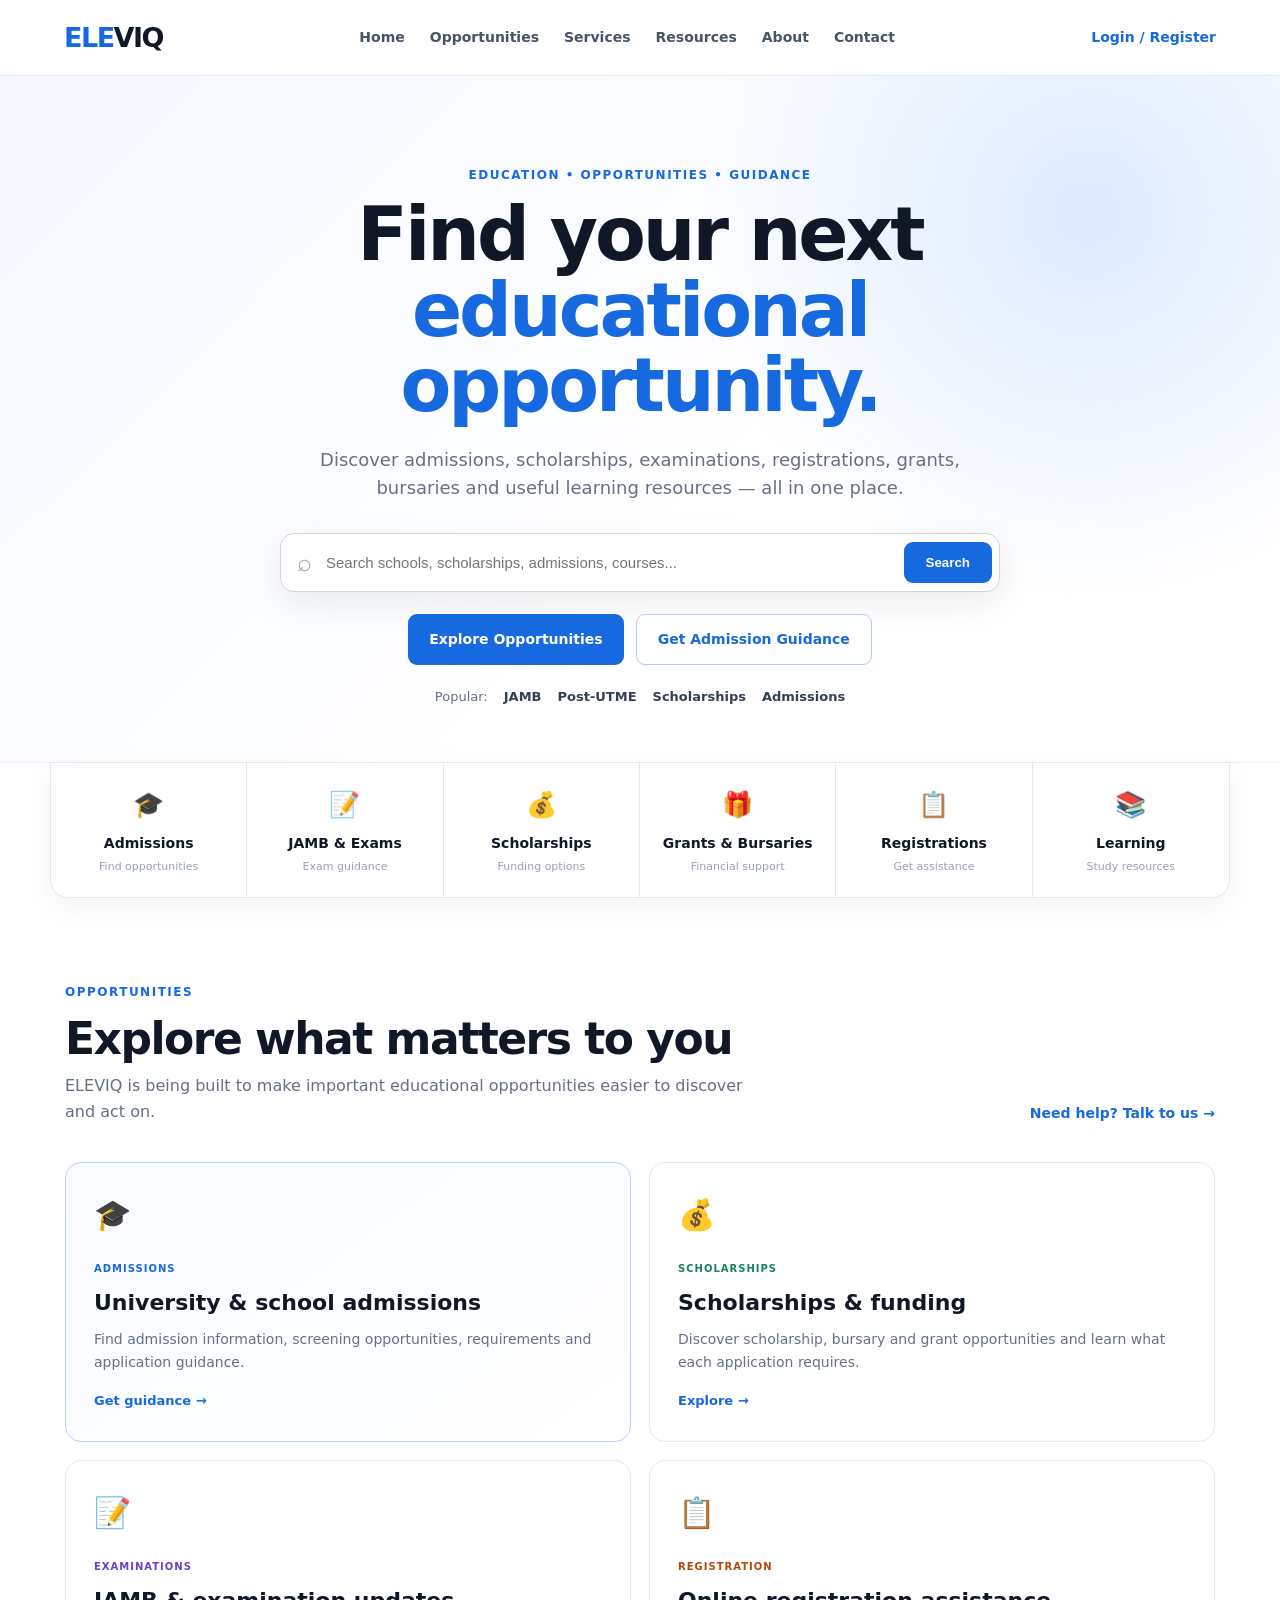
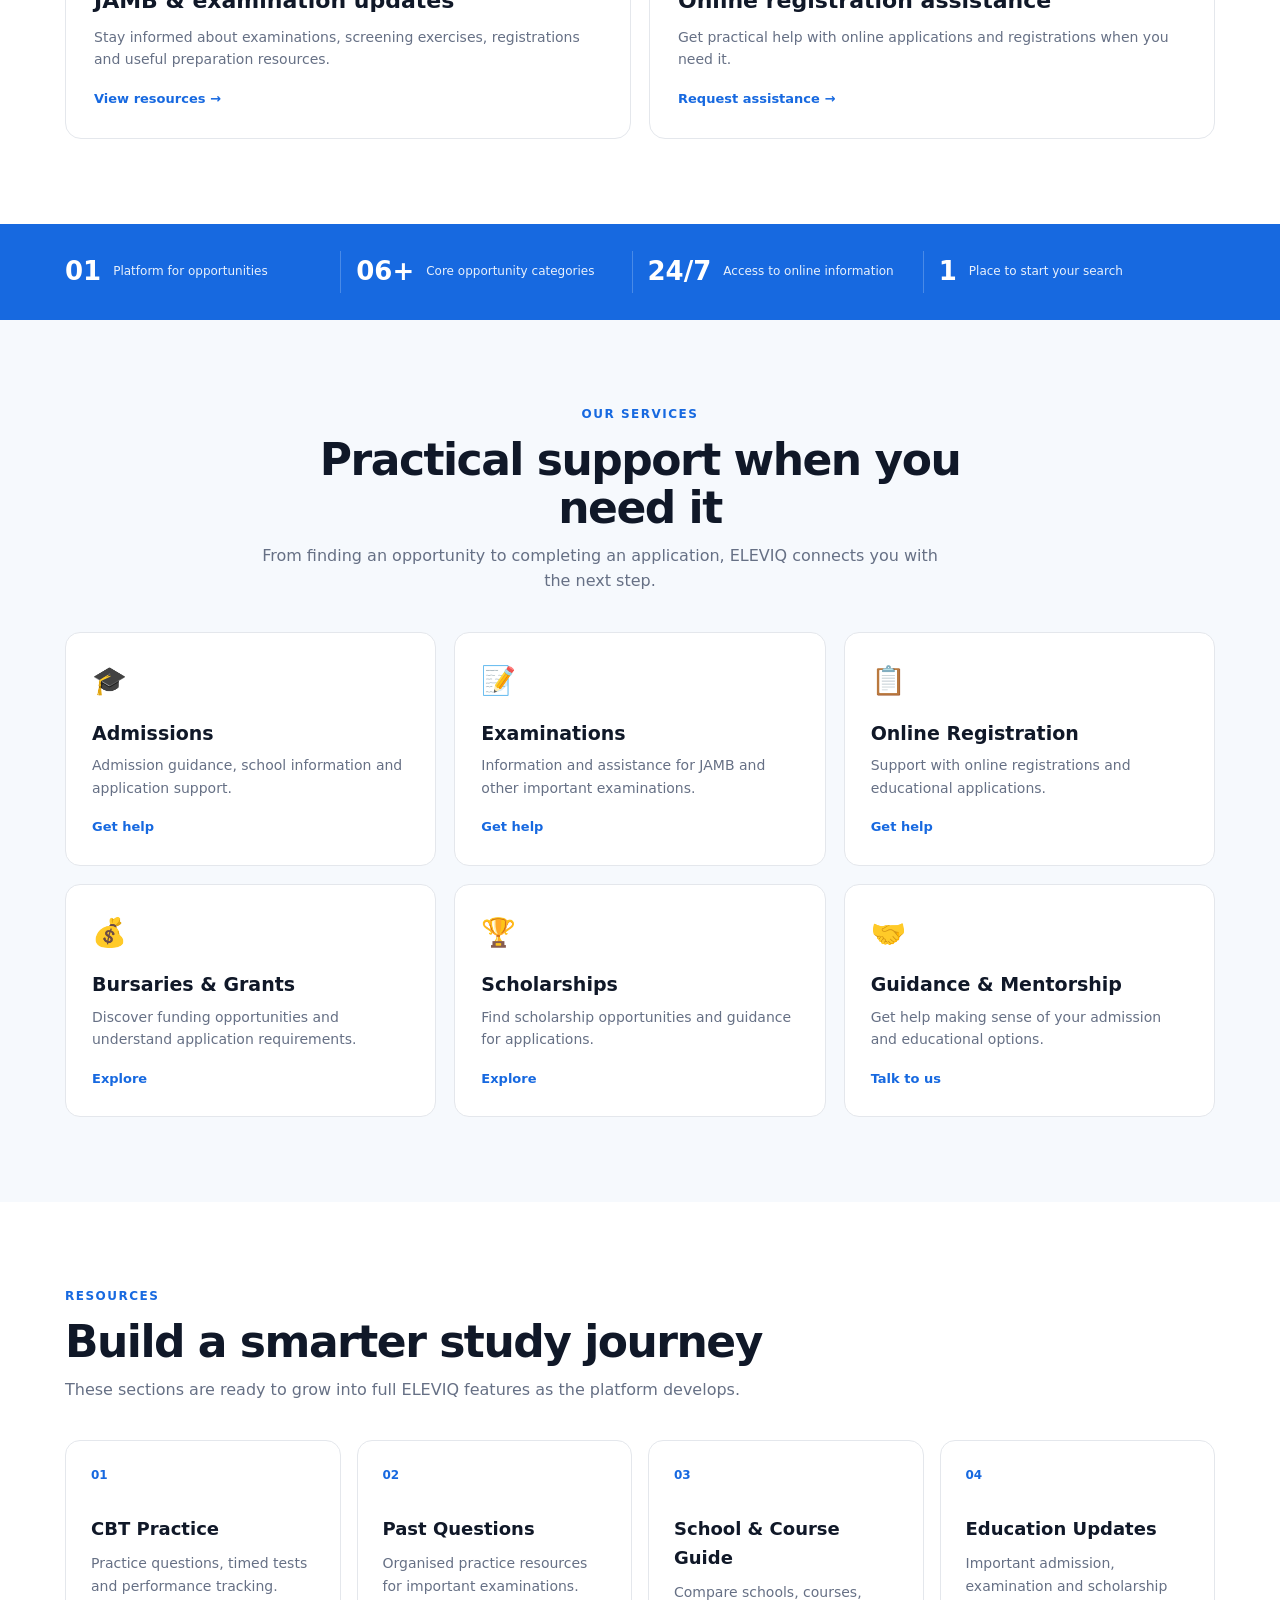
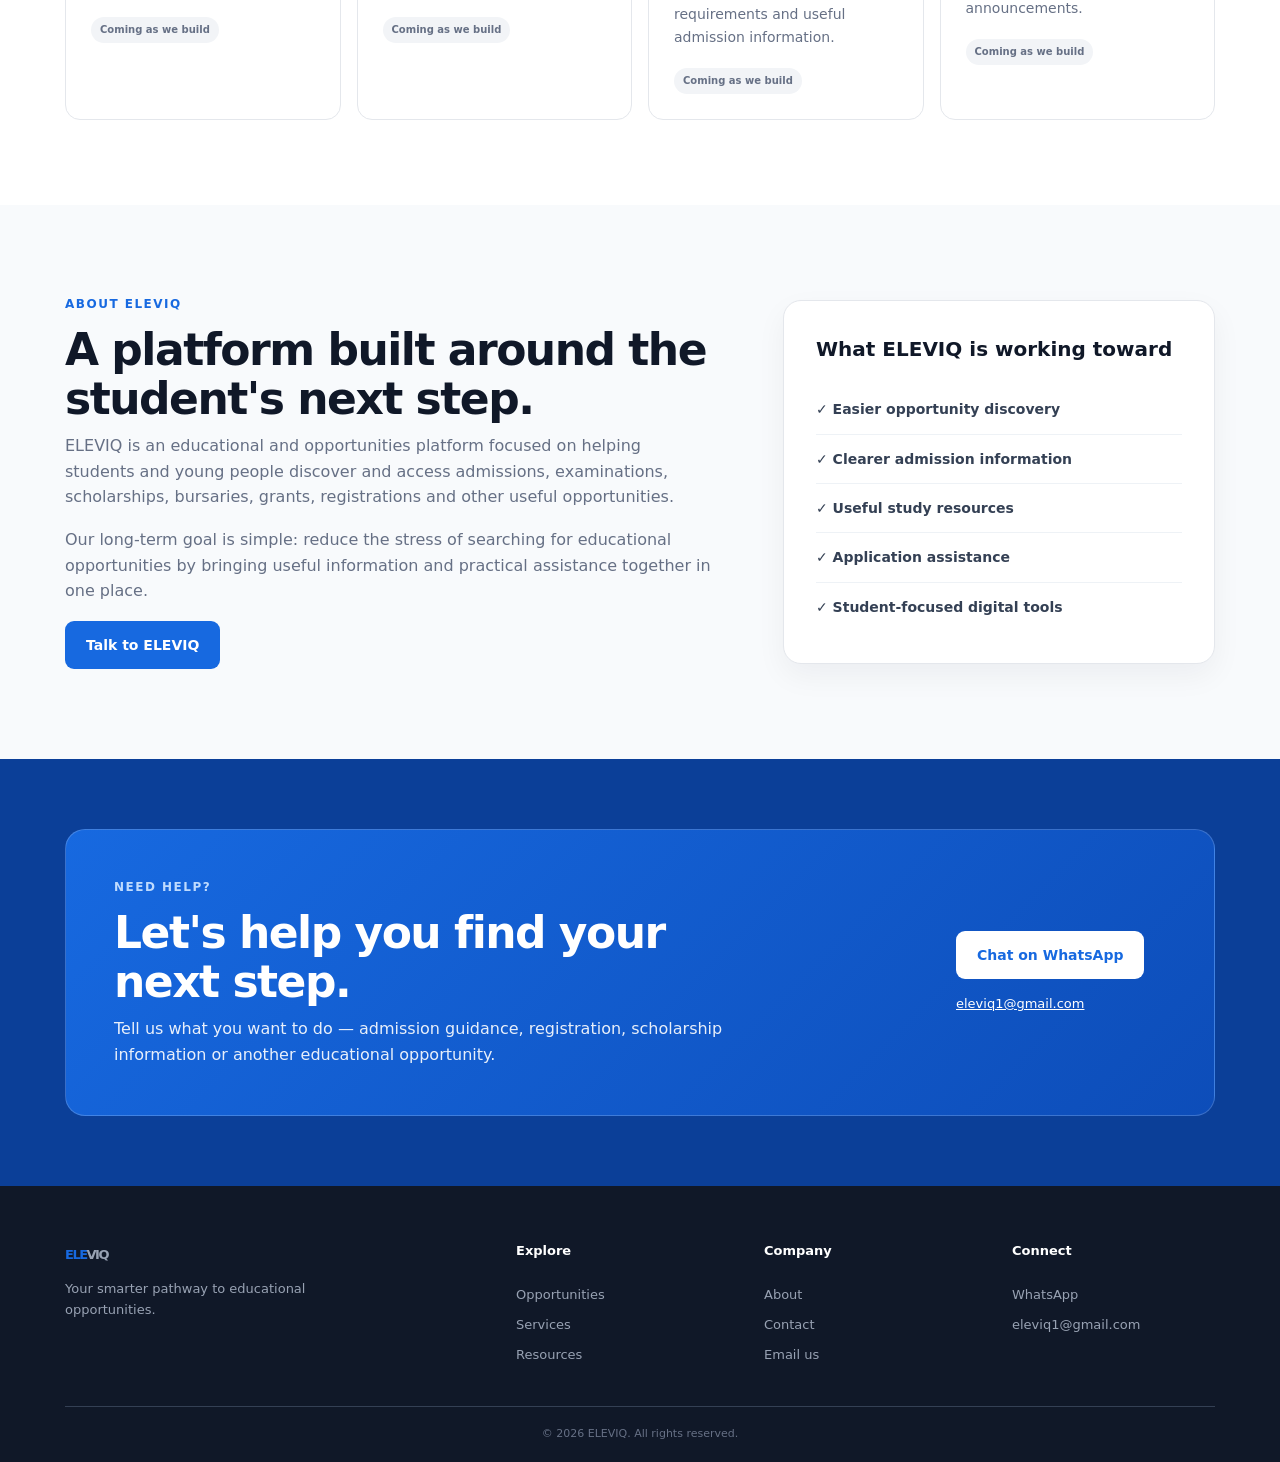
==== index.html @ 19037256 "Add files via upload" ====
<!DOCTYPE html>
<html lang="en">
<head>
  <meta charset="UTF-8">
  <meta name="viewport" content="width=device-width, initial-scale=1.0">
  <meta name="description" content="ELEVIQ helps students discover admissions, scholarships, examinations, registrations and educational opportunities.">
  <title>ELEVIQ | Your Smarter Pathway to Opportunities</title>
  <link rel="stylesheet" href="style.css">
</head>
<body>

<header class="navbar">
  <a class="logo" href="#home" aria-label="ELEVIQ home"><span>ELE</span>VIQ</a>

  <nav class="nav-links" id="navLinks">
    <a href="#home">Home</a>
    <a href="#opportunities">Opportunities</a>
    <a href="#services">Services</a>
    <a href="#resources">Resources</a>
    <a href="#about">About</a>
    <a href="#contact">Contact</a>
  </nav>

  <div class="nav-actions">
    <a class="login-link" href="#contact">Login / Register</a>
    <button class="menu-button" id="menuButton" aria-label="Open menu" aria-expanded="false">☰</button>
  </div>
</header>

<main>
  <section id="home" class="hero">
    <div class="hero-content">
      <div class="eyebrow">EDUCATION • OPPORTUNITIES • GUIDANCE</div>
      <h1>Find your next <span>educational opportunity.</span></h1>
      <p>
        Discover admissions, scholarships, examinations, registrations, grants,
        bursaries and useful learning resources — all in one place.
      </p>

      <form class="search-box" id="siteSearch">
        <span class="search-icon">⌕</span>
        <input id="searchInput" type="search" placeholder="Search schools, scholarships, admissions, courses..." aria-label="Search ELEVIQ">
        <button type="submit">Search</button>
      </form>

      <div class="hero-actions">
        <a class="btn primary" href="#opportunities">Explore Opportunities</a>
        <a class="btn secondary" href="https://wa.me/2349011582752?text=Hello%20ELEVIQ%2C%20I%20need%20admission%20guidance." target="_blank" rel="noopener">Get Admission Guidance</a>
      </div>

      <div class="quick-links">
        <span>Popular:</span>
        <a href="#opportunities">JAMB</a>
        <a href="#opportunities">Post-UTME</a>
        <a href="#opportunities">Scholarships</a>
        <a href="#opportunities">Admissions</a>
      </div>
    </div>
  </section>

  <section class="category-strip" aria-label="ELEVIQ categories">
    <a href="#opportunities"><strong>🎓</strong><span>Admissions</span><small>Find opportunities</small></a>
    <a href="#services"><strong>📝</strong><span>JAMB & Exams</span><small>Exam guidance</small></a>
    <a href="#opportunities"><strong>💰</strong><span>Scholarships</span><small>Funding options</small></a>
    <a href="#opportunities"><strong>🎁</strong><span>Grants & Bursaries</span><small>Financial support</small></a>
    <a href="#services"><strong>📋</strong><span>Registrations</span><small>Get assistance</small></a>
    <a href="#resources"><strong>📚</strong><span>Learning</span><small>Study resources</small></a>
  </section>

  <section id="opportunities" class="section">
    <div class="section-heading">
      <div>
        <div class="section-kicker">OPPORTUNITIES</div>
        <h2>Explore what matters to you</h2>
        <p>ELEVIQ is being built to make important educational opportunities easier to discover and act on.</p>
      </div>
      <a class="text-link" href="#contact">Need help? Talk to us →</a>
    </div>

    <div class="opportunity-grid">
      <article class="opportunity-card featured">
        <div class="card-icon">🎓</div>
        <span class="tag">ADMISSIONS</span>
        <h3>University & school admissions</h3>
        <p>Find admission information, screening opportunities, requirements and application guidance.</p>
        <a href="https://wa.me/2349011582752?text=Hello%20ELEVIQ%2C%20I%20need%20help%20with%20school%20admission." target="_blank" rel="noopener">Get guidance →</a>
      </article>

      <article class="opportunity-card">
        <div class="card-icon">💰</div>
        <span class="tag green">SCHOLARSHIPS</span>
        <h3>Scholarships & funding</h3>
        <p>Discover scholarship, bursary and grant opportunities and learn what each application requires.</p>
        <a href="#contact">Explore →</a>
      </article>

      <article class="opportunity-card">
        <div class="card-icon">📝</div>
        <span class="tag purple">EXAMINATIONS</span>
        <h3>JAMB & examination updates</h3>
        <p>Stay informed about examinations, screening exercises, registrations and useful preparation resources.</p>
        <a href="#resources">View resources →</a>
      </article>

      <article class="opportunity-card">
        <div class="card-icon">📋</div>
        <span class="tag orange">REGISTRATION</span>
        <h3>Online registration assistance</h3>
        <p>Get practical help with online applications and registrations when you need it.</p>
        <a href="https://wa.me/2349011582752?text=Hello%20ELEVIQ%2C%20I%20need%20help%20with%20an%20online%20registration." target="_blank" rel="noopener">Request assistance →</a>
      </article>
    </div>
  </section>

  <section class="stats-section">
    <div class="stats-inner">
      <div><strong>01</strong><span>Platform for opportunities</span></div>
      <div><strong>06+</strong><span>Core opportunity categories</span></div>
      <div><strong>24/7</strong><span>Access to online information</span></div>
      <div><strong>1</strong><span>Place to start your search</span></div>
    </div>
  </section>

  <section id="services" class="section light">
    <div class="section-heading centered">
      <div>
        <div class="section-kicker">OUR SERVICES</div>
        <h2>Practical support when you need it</h2>
        <p>From finding an opportunity to completing an application, ELEVIQ connects you with the next step.</p>
      </div>
    </div>

    <div class="services-grid">
      <article class="service-card"><span>🎓</span><h3>Admissions</h3><p>Admission guidance, school information and application support.</p><a href="https://wa.me/2349011582752?text=Hello%20ELEVIQ%2C%20I%20need%20admission%20guidance." target="_blank" rel="noopener">Get help</a></article>
      <article class="service-card"><span>📝</span><h3>Examinations</h3><p>Information and assistance for JAMB and other important examinations.</p><a href="https://wa.me/2349011582752?text=Hello%20ELEVIQ%2C%20I%20need%20examination%20guidance." target="_blank" rel="noopener">Get help</a></article>
      <article class="service-card"><span>📋</span><h3>Online Registration</h3><p>Support with online registrations and educational applications.</p><a href="https://wa.me/2349011582752?text=Hello%20ELEVIQ%2C%20I%20need%20online%20registration%20assistance." target="_blank" rel="noopener">Get help</a></article>
      <article class="service-card"><span>💰</span><h3>Bursaries & Grants</h3><p>Discover funding opportunities and understand application requirements.</p><a href="#opportunities">Explore</a></article>
      <article class="service-card"><span>🏆</span><h3>Scholarships</h3><p>Find scholarship opportunities and guidance for applications.</p><a href="#opportunities">Explore</a></article>
      <article class="service-card"><span>🤝</span><h3>Guidance & Mentorship</h3><p>Get help making sense of your admission and educational options.</p><a href="https://wa.me/2349011582752?text=Hello%20ELEVIQ%2C%20I%20need%20educational%20guidance%20and%20mentorship." target="_blank" rel="noopener">Talk to us</a></article>
    </div>
  </section>

  <section id="resources" class="section">
    <div class="section-heading">
      <div>
        <div class="section-kicker">RESOURCES</div>
        <h2>Build a smarter study journey</h2>
        <p>These sections are ready to grow into full ELEVIQ features as the platform develops.</p>
      </div>
    </div>

    <div class="resource-grid">
      <article class="resource-card"><div class="resource-number">01</div><h3>CBT Practice</h3><p>Practice questions, timed tests and performance tracking.</p><span>Coming as we build</span></article>
      <article class="resource-card"><div class="resource-number">02</div><h3>Past Questions</h3><p>Organised practice resources for important examinations.</p><span>Coming as we build</span></article>
      <article class="resource-card"><div class="resource-number">03</div><h3>School & Course Guide</h3><p>Compare schools, courses, requirements and useful admission information.</p><span>Coming as we build</span></article>
      <article class="resource-card"><div class="resource-number">04</div><h3>Education Updates</h3><p>Important admission, examination and scholarship announcements.</p><span>Coming as we build</span></article>
    </div>
  </section>

  <section id="about" class="about-section">
    <div class="about-content">
      <div>
        <div class="section-kicker">ABOUT ELEVIQ</div>
        <h2>A platform built around the student's next step.</h2>
        <p>ELEVIQ is an educational and opportunities platform focused on helping students and young people discover and access admissions, examinations, scholarships, bursaries, grants, registrations and other useful opportunities.</p>
        <p>Our long-term goal is simple: reduce the stress of searching for educational opportunities by bringing useful information and practical assistance together in one place.</p>
        <a class="btn primary" href="https://wa.me/2349011582752?text=Hello%20ELEVIQ%2C%20I%20would%20like%20to%20know%20more%20about%20your%20platform." target="_blank" rel="noopener">Talk to ELEVIQ</a>
      </div>
      <div class="about-panel">
        <h3>What ELEVIQ is working toward</h3>
        <div class="check-item">✓ Easier opportunity discovery</div>
        <div class="check-item">✓ Clearer admission information</div>
        <div class="check-item">✓ Useful study resources</div>
        <div class="check-item">✓ Application assistance</div>
        <div class="check-item">✓ Student-focused digital tools</div>
      </div>
    </div>
  </section>

  <section id="contact" class="contact-section">
    <div class="contact-box">
      <div>
        <div class="section-kicker light-text">NEED HELP?</div>
        <h2>Let's help you find your next step.</h2>
        <p>Tell us what you want to do — admission guidance, registration, scholarship information or another educational opportunity.</p>
      </div>
      <div class="contact-actions">
        <a class="btn white" href="https://wa.me/2349011582752?text=Hello%20ELEVIQ%2C%20I%20would%20like%20help%20with%3A%20" target="_blank" rel="noopener">Chat on WhatsApp</a>
        <a class="email-link" href="mailto:eleviq1@gmail.com">eleviq1@gmail.com</a>
      </div>
    </div>
  </section>
</main>

<footer class="footer">
  <div class="footer-grid">
    <div>
      <a class="footer-logo" href="#home"><span>ELE</span>VIQ</a>
      <p>Your smarter pathway to educational opportunities.</p>
    </div>
    <div><h4>Explore</h4><a href="#opportunities">Opportunities</a><a href="#services">Services</a><a href="#resources">Resources</a></div>
    <div><h4>Company</h4><a href="#about">About</a><a href="#contact">Contact</a><a href="mailto:eleviq1@gmail.com">Email us</a></div>
    <div><h4>Connect</h4><a href="https://wa.me/2349011582752" target="_blank" rel="noopener">WhatsApp</a><a href="mailto:eleviq1@gmail.com">eleviq1@gmail.com</a></div>
  </div>
  <div class="footer-bottom">© 2026 ELEVIQ. All rights reserved.</div>
</footer>

<script src="script.js"></script>
</body>
</html>
---- style.css ----
*{box-sizing:border-box;margin:0;padding:0}
:root{--blue:#1769e0;--blue-dark:#0b3f98;--ink:#101828;--muted:#667085;--line:#e4e7ec;--soft:#f6f9fd;--green:#16845b;--purple:#6941c6;--orange:#b54708}
html{scroll-behavior:smooth}
body{font-family:Inter,ui-sans-serif,system-ui,-apple-system,BlinkMacSystemFont,"Segoe UI",Arial,sans-serif;color:var(--ink);background:#fff;line-height:1.6}
a{text-decoration:none;color:inherit}
.navbar{height:76px;position:sticky;top:0;z-index:1000;background:rgba(255,255,255,.96);backdrop-filter:blur(12px);border-bottom:1px solid var(--line);display:flex;align-items:center;justify-content:space-between;padding:0 clamp(20px,5vw,72px)}
.logo,.footer-logo{font-size:27px;font-weight:900;letter-spacing:-1.5px}
.logo span,.footer-logo span{color:var(--blue)}
.nav-links{display:flex;gap:25px;align-items:center}
.nav-links a{font-size:14px;font-weight:650;color:#475467}
.nav-links a:hover{color:var(--blue)}
.nav-actions{display:flex;align-items:center;gap:15px}.login-link{font-size:14px;font-weight:750;color:var(--blue)}
.menu-button{display:none;border:0;background:none;font-size:28px;cursor:pointer;color:var(--ink)}
.hero{background:radial-gradient(circle at 85% 20%,#dceaff 0,transparent 32%),linear-gradient(135deg,#f4f8ff,#fff 60%);padding:90px 20px 55px;text-align:center;border-bottom:1px solid #eef2f7}
.hero-content{max-width:900px;margin:auto}.eyebrow,.section-kicker{font-size:12px;font-weight:850;letter-spacing:1.5px;color:var(--blue);margin-bottom:12px}
.hero h1{font-size:clamp(42px,7vw,74px);line-height:1.02;letter-spacing:-3px;max-width:850px;margin:auto;font-weight:900}
.hero h1 span{color:var(--blue)}.hero p{max-width:710px;margin:22px auto 30px;color:var(--muted);font-size:18px}
.search-box{max-width:720px;margin:0 auto 22px;background:#fff;border:1px solid #d0d5dd;border-radius:14px;padding:7px;display:flex;align-items:center;box-shadow:0 12px 35px rgba(16,24,40,.08)}
.search-icon{font-size:25px;color:#98a2b3;padding:0 9px}.search-box input{border:0;outline:0;flex:1;font-size:15px;min-width:0;padding:13px 5px;color:var(--ink)}.search-box button{border:0;background:var(--blue);color:#fff;font-weight:800;padding:13px 22px;border-radius:9px;cursor:pointer}
.hero-actions{display:flex;justify-content:center;gap:12px;flex-wrap:wrap}.btn{display:inline-flex;align-items:center;justify-content:center;padding:13px 21px;border-radius:9px;font-weight:800;font-size:14px;transition:.2s}.primary{background:var(--blue);color:#fff}.primary:hover{background:var(--blue-dark);transform:translateY(-1px)}.secondary{background:#fff;color:var(--blue);border:1px solid #b2ccf4}.white{background:#fff;color:var(--blue)}.hero .secondary:hover{background:#f6f9ff}
.quick-links{display:flex;justify-content:center;gap:16px;flex-wrap:wrap;margin-top:22px;font-size:13px;color:#667085}.quick-links a{color:#344054;font-weight:700}.quick-links a:hover{color:var(--blue)}
.category-strip{display:grid;grid-template-columns:repeat(6,1fr);max-width:1180px;margin:-1px auto 0;background:#fff;border:1px solid var(--line);border-radius:0 0 18px 18px;box-shadow:0 10px 30px rgba(16,24,40,.05);overflow:hidden}
.category-strip a{padding:22px 12px;text-align:center;border-right:1px solid var(--line)}.category-strip a:last-child{border:0}.category-strip strong{display:block;font-size:25px;margin-bottom:7px}.category-strip span{display:block;font-size:14px;font-weight:800}.category-strip small{display:block;color:#98a2b3;font-size:11px;margin-top:3px}
.section{padding:85px clamp(20px,5vw,72px);max-width:1280px;margin:auto}.section.light{max-width:none;background:var(--soft)}.section-heading{max-width:1150px;margin:0 auto 38px;display:flex;justify-content:space-between;gap:30px;align-items:end}.section-heading.centered{display:block;text-align:center;max-width:760px}.section h2,.about-section h2,.contact-box h2{font-size:clamp(30px,4vw,44px);line-height:1.1;letter-spacing:-1.5px;margin-bottom:10px}.section-heading p{color:var(--muted);max-width:680px}.text-link{color:var(--blue);font-weight:800;font-size:14px;white-space:nowrap}
.opportunity-grid{max-width:1150px;margin:auto;display:grid;grid-template-columns:repeat(2,1fr);gap:18px}.opportunity-card{border:1px solid var(--line);border-radius:16px;padding:28px;background:#fff;min-height:235px;transition:.2s}.opportunity-card:hover,.service-card:hover,.resource-card:hover{transform:translateY(-3px);box-shadow:0 15px 35px rgba(16,24,40,.08)}.opportunity-card.featured{border-color:#b9d2fa;background:linear-gradient(145deg,#f8fbff,#fff)}.card-icon{font-size:30px;margin-bottom:15px}.tag{display:inline-block;color:var(--blue);font-size:10px;font-weight:900;letter-spacing:1px;margin-bottom:8px}.tag.green{color:var(--green)}.tag.purple{color:var(--purple)}.tag.orange{color:var(--orange)}.opportunity-card h3{font-size:22px;margin-bottom:8px}.opportunity-card p,.service-card p,.resource-card p{color:var(--muted);font-size:14px}.opportunity-card a,.service-card a{display:inline-block;margin-top:18px;color:var(--blue);font-size:13px;font-weight:850}
.stats-section{background:var(--blue);color:#fff;padding:27px 20px}.stats-inner{max-width:1150px;margin:auto;display:grid;grid-template-columns:repeat(4,1fr);gap:15px}.stats-inner div{display:flex;align-items:center;gap:12px;border-right:1px solid rgba(255,255,255,.22);padding-right:20px}.stats-inner div:last-child{border:0}.stats-inner strong{font-size:26px}.stats-inner span{font-size:12px;opacity:.9}
.services-grid{max-width:1150px;margin:auto;display:grid;grid-template-columns:repeat(3,1fr);gap:18px}.service-card{background:#fff;border:1px solid var(--line);border-radius:15px;padding:26px;min-height:205px;transition:.2s}.service-card>span{font-size:28px}.service-card h3{margin:14px 0 6px;font-size:19px}
.resource-grid{max-width:1150px;margin:auto;display:grid;grid-template-columns:repeat(4,1fr);gap:16px}.resource-card{border:1px solid var(--line);border-radius:15px;padding:25px;background:#fff;transition:.2s}.resource-number{font-size:12px;font-weight:900;color:var(--blue);margin-bottom:30px}.resource-card h3{font-size:18px;margin-bottom:8px}.resource-card span{display:inline-block;margin-top:20px;padding:5px 9px;border-radius:30px;background:#f2f4f7;color:#667085;font-size:10px;font-weight:800}
.about-section{padding:90px clamp(20px,5vw,72px);background:#f8fafc}.about-content{max-width:1150px;margin:auto;display:grid;grid-template-columns:1.2fr .8fr;gap:70px;align-items:center}.about-content p{color:var(--muted);margin:0 0 17px;max-width:680px}.about-panel{background:#fff;border:1px solid var(--line);border-radius:18px;padding:32px;box-shadow:0 12px 30px rgba(16,24,40,.05)}.about-panel h3{font-size:20px;margin-bottom:20px}.check-item{padding:13px 0;border-bottom:1px solid #eef2f6;color:#344054;font-weight:650;font-size:14px}.check-item:last-child{border:0}
.contact-section{padding:70px 20px;background:#0b3f98}.contact-box{max-width:1150px;margin:auto;background:linear-gradient(135deg,#1769e0,#0d4db9);border:1px solid rgba(255,255,255,.18);border-radius:20px;padding:48px;display:flex;justify-content:space-between;gap:35px;align-items:center;color:#fff}.light-text{color:#bfdbfe}.contact-box h2{max-width:650px}.contact-box p{max-width:650px;opacity:.9}.contact-actions{display:flex;flex-direction:column;align-items:flex-start;gap:15px;min-width:210px}.email-link{color:#fff;text-decoration:underline;font-size:13px}
.footer{background:#101828;color:#fff;padding:55px clamp(20px,5vw,72px) 20px}.footer-grid{max-width:1150px;margin:auto;display:grid;grid-template-columns:2fr 1fr 1fr 1fr;gap:45px}.footer p{color:#98a2b3;font-size:13px;margin-top:12px;max-width:300px}.footer h4{font-size:13px;margin-bottom:14px}.footer-grid>div:not(:first-child){display:flex;flex-direction:column;gap:9px}.footer-grid a{color:#98a2b3;font-size:13px}.footer-grid a:hover{color:#fff}.footer-bottom{max-width:1150px;margin:40px auto 0;padding-top:18px;border-top:1px solid #344054;color:#667085;text-align:center;font-size:11px}
@media(max-width:900px){.nav-links{gap:13px}.nav-links a{font-size:12px}.category-strip{grid-template-columns:repeat(3,1fr);margin:0 20px;border-radius:15px}.category-strip a:nth-child(3){border-right:0}.category-strip a:nth-child(-n+3){border-bottom:1px solid var(--line)}.stats-inner{grid-template-columns:repeat(2,1fr)}.stats-inner div:nth-child(2){border-right:0}.services-grid{grid-template-columns:repeat(2,1fr)}.resource-grid{grid-template-columns:repeat(2,1fr)}.about-content{grid-template-columns:1fr}.footer-grid{grid-template-columns:2fr 1fr 1fr}}
@media(max-width:700px){.navbar{height:68px}.login-link{display:none}.menu-button{display:block}.nav-links{display:none;position:absolute;left:0;right:0;top:68px;background:#fff;border-bottom:1px solid var(--line);box-shadow:0 10px 25px rgba(16,24,40,.08);padding:10px 20px;flex-direction:column;align-items:stretch;gap:0}.nav-links.active{display:flex}.nav-links a{padding:13px 4px;border-bottom:1px solid #f2f4f7;font-size:14px}.hero{padding:65px 18px 42px}.hero h1{letter-spacing:-2px}.hero p{font-size:16px}.search-box{border-radius:12px}.search-box button{padding:12px 15px}.category-strip{grid-template-columns:repeat(2,1fr)}.category-strip a:nth-child(odd){border-right:1px solid var(--line)}.category-strip a:nth-child(even){border-right:0}.category-strip a:nth-child(3),.category-strip a:nth-child(4){border-bottom:1px solid var(--line)}.section{padding:65px 20px}.section-heading{display:block}.text-link{display:inline-block;margin-top:15px}.opportunity-grid,.services-grid{grid-template-columns:1fr}.stats-inner{grid-template-columns:1fr 1fr}.stats-inner div{border-right:1px solid rgba(255,255,255,.22)!important}.stats-inner div:nth-child(2n){border-right:0!important}.resource-grid{grid-template-columns:1fr}.contact-box{padding:30px 24px;display:block}.contact-actions{margin-top:25px}.footer-grid{grid-template-columns:1fr 1fr;gap:30px}.footer-grid>div:first-child{grid-column:1/-1}}
@media(max-width:430px){.stats-inner{grid-template-columns:1fr}.stats-inner div{border-right:0!important;border-bottom:1px solid rgba(255,255,255,.22);padding-bottom:12px}.stats-inner div:last-child{border-bottom:0}.footer-grid{grid-template-columns:1fr}}

.search-highlight{animation:cardPulse 2.2s ease}
@keyframes cardPulse{0%,100%{box-shadow:0 0 0 0 rgba(23,105,224,0)}35%{box-shadow:0 0 0 5px rgba(23,105,224,.25)}}
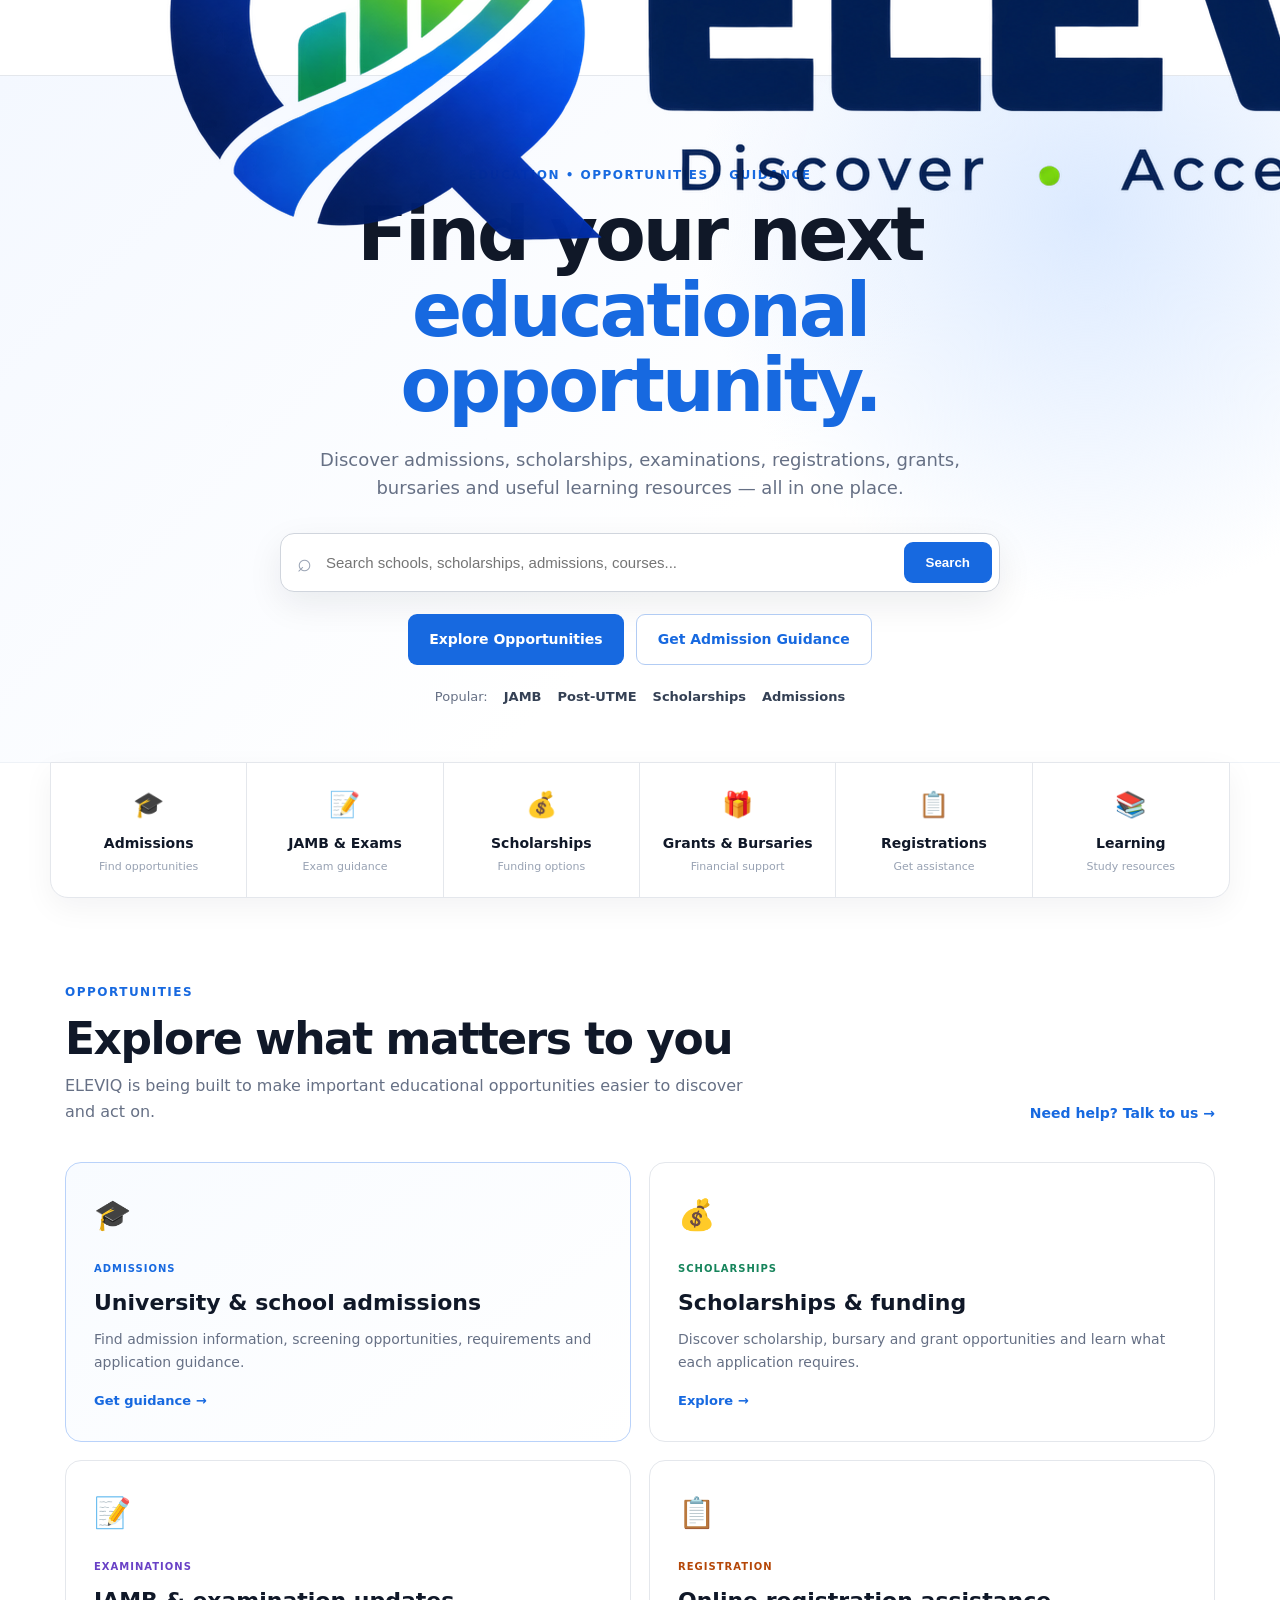
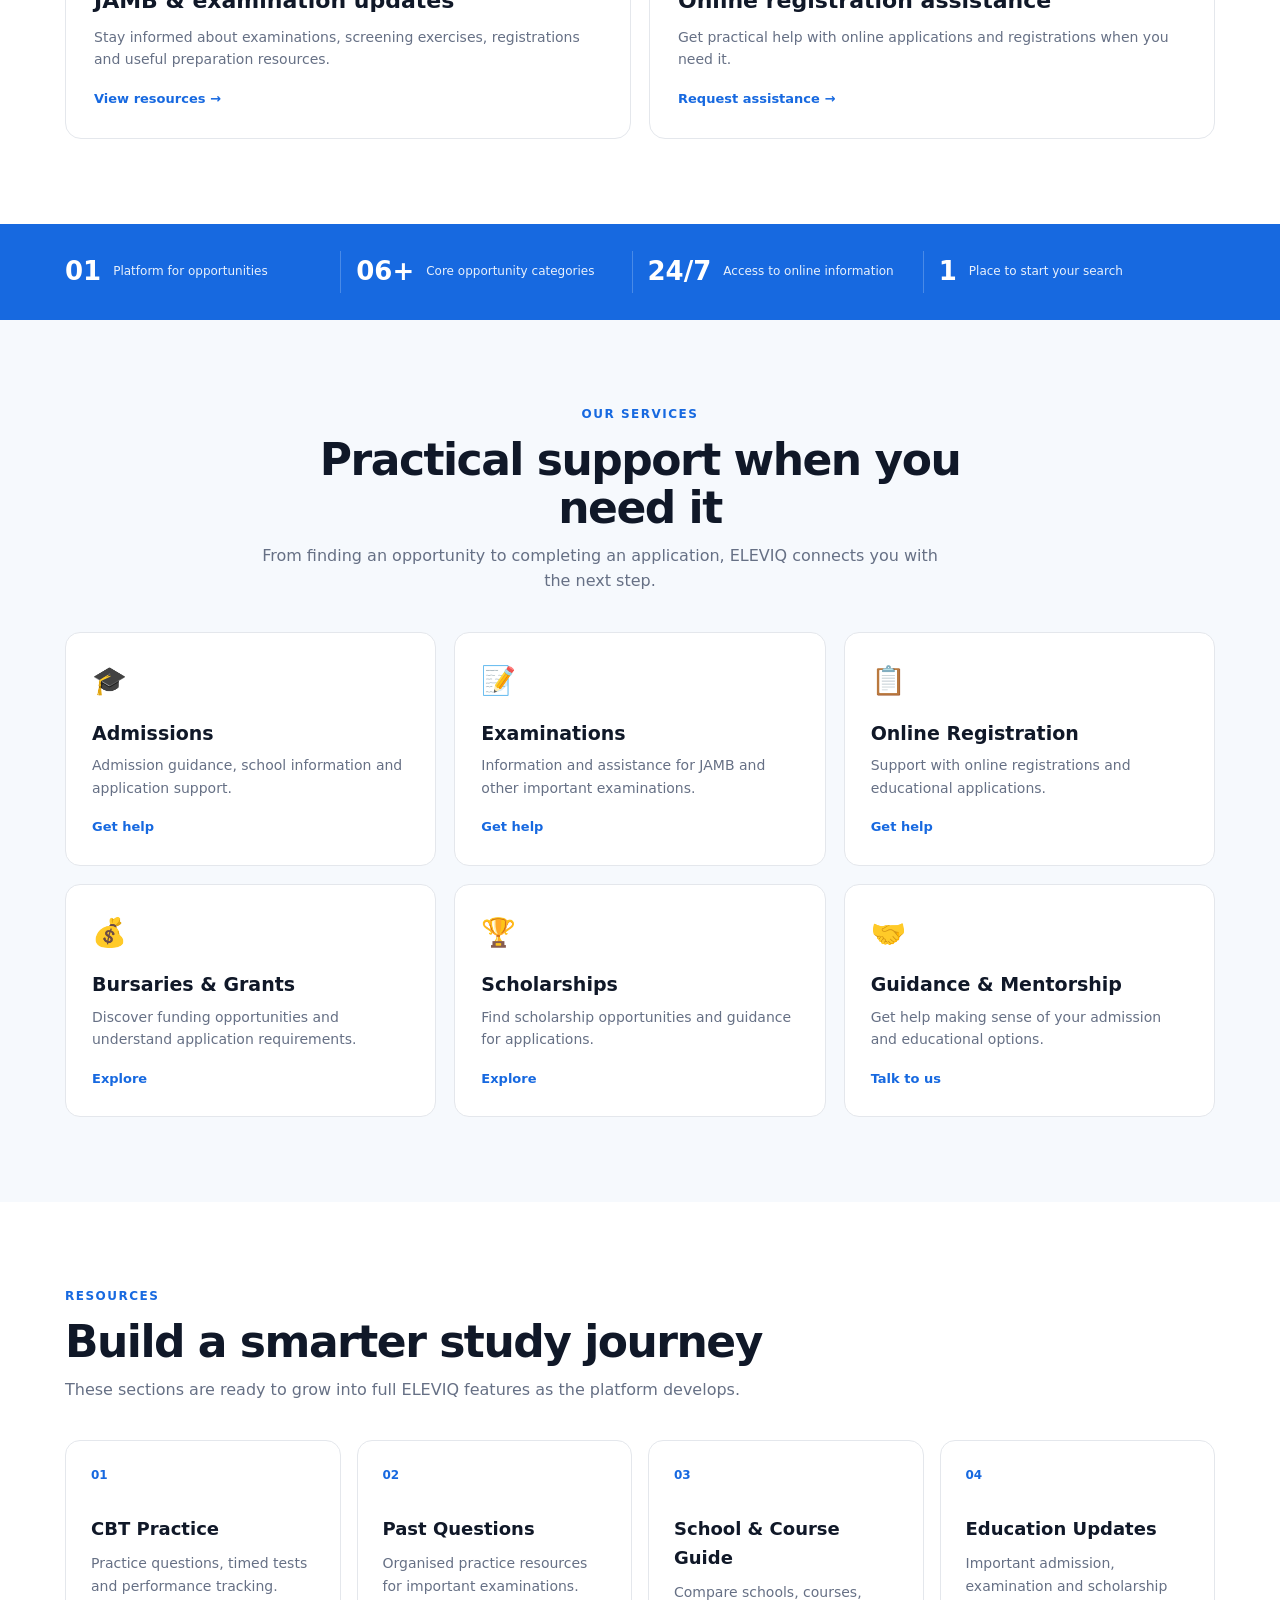
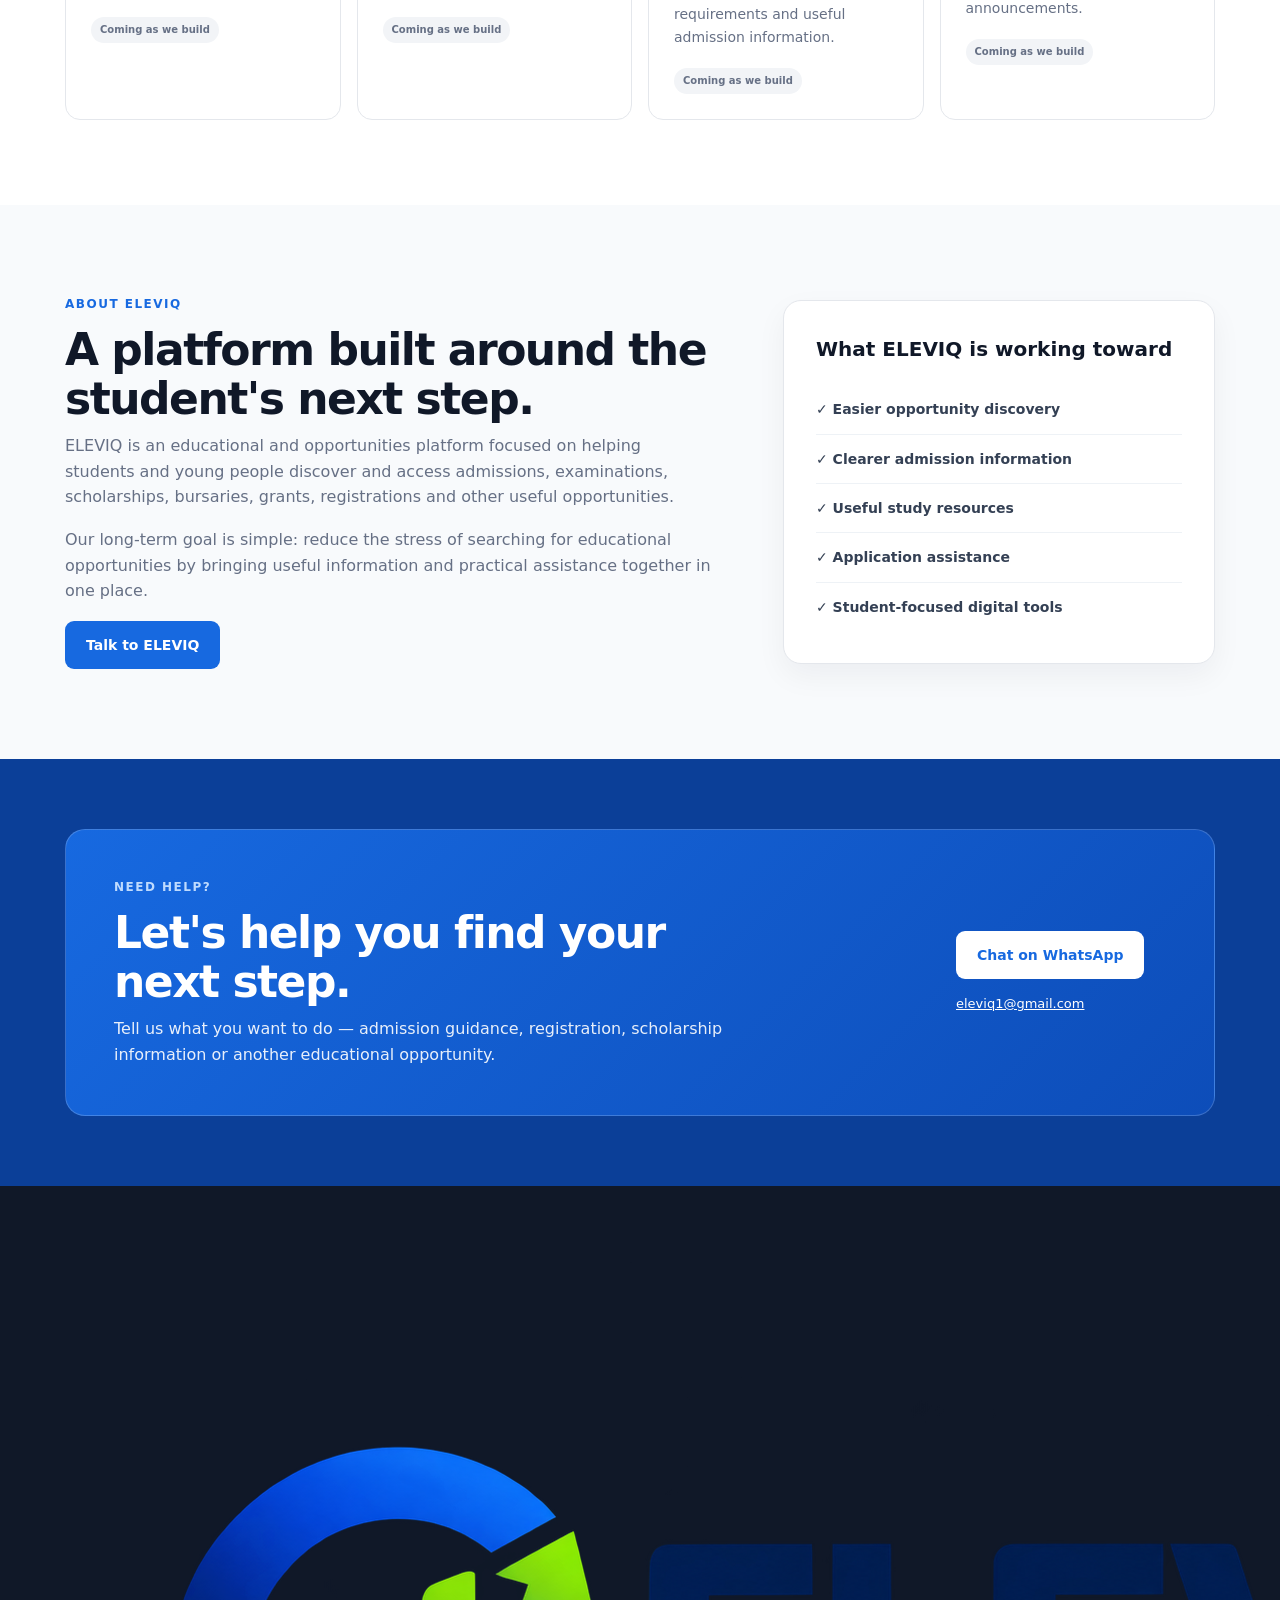
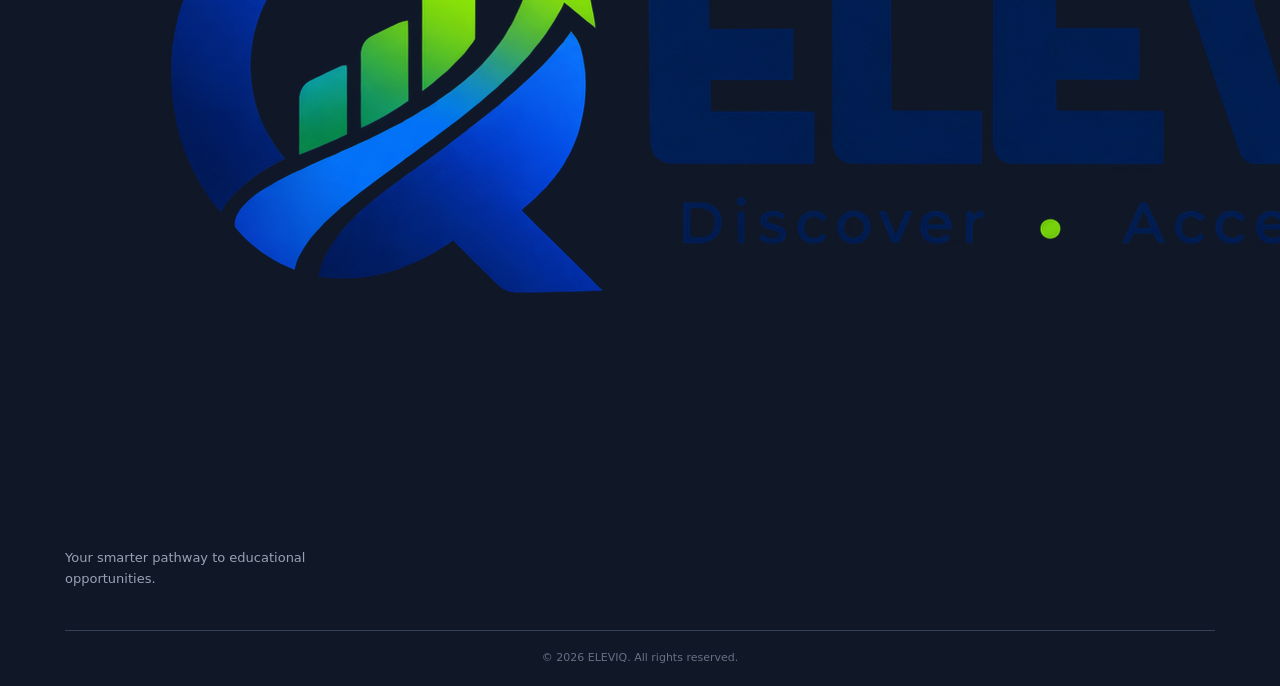
==== commit dfc3c23d: "Update index.html" ====
--- a/index.html
+++ b/index.html
@@ -10,7 +10,9 @@
 <body>
 
 <header class="navbar">
-  <a class="logo" href="#home" aria-label="ELEVIQ home"><span>ELE</span>VIQ</a>
+  <a class="logo" href="#home" aria-label="ELEVIQ home">
+  <img src="eleviq-logo.png" alt="ELEVIQ">
+  </a>
 
   <nav class="nav-links" id="navLinks">
     <a href="#home">Home</a>
@@ -194,8 +196,9 @@
 
 <footer class="footer">
   <div class="footer-grid">
-    <div>
-      <a class="footer-logo" href="#home"><span>ELE</span>VIQ</a>
+    <div><a class="footer-logo" href="#home">
+  <img src="eleviq-logo.png" alt="ELEVIQ">
+    </a>
       <p>Your smarter pathway to educational opportunities.</p>
     </div>
     <div><h4>Explore</h4><a href="#opportunities">Opportunities</a><a href="#services">Services</a><a href="#resources">Resources</a></div>
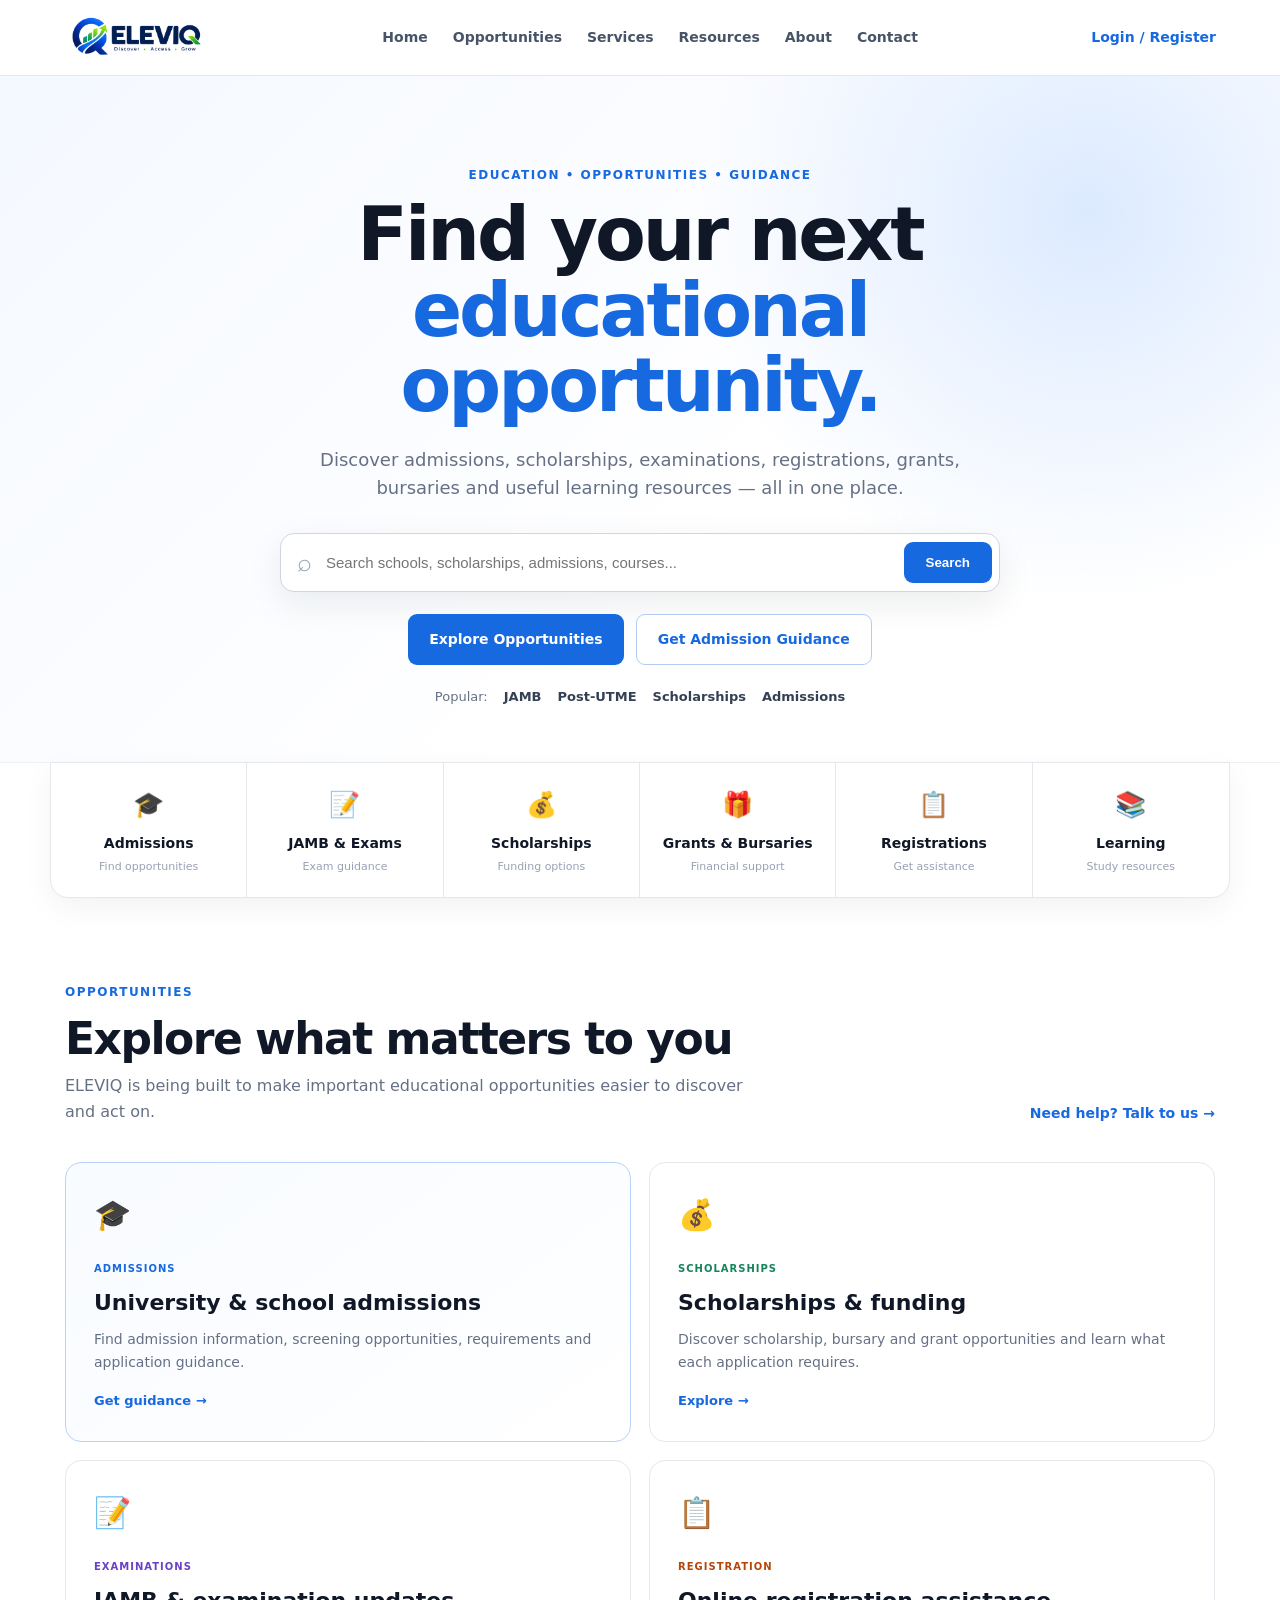
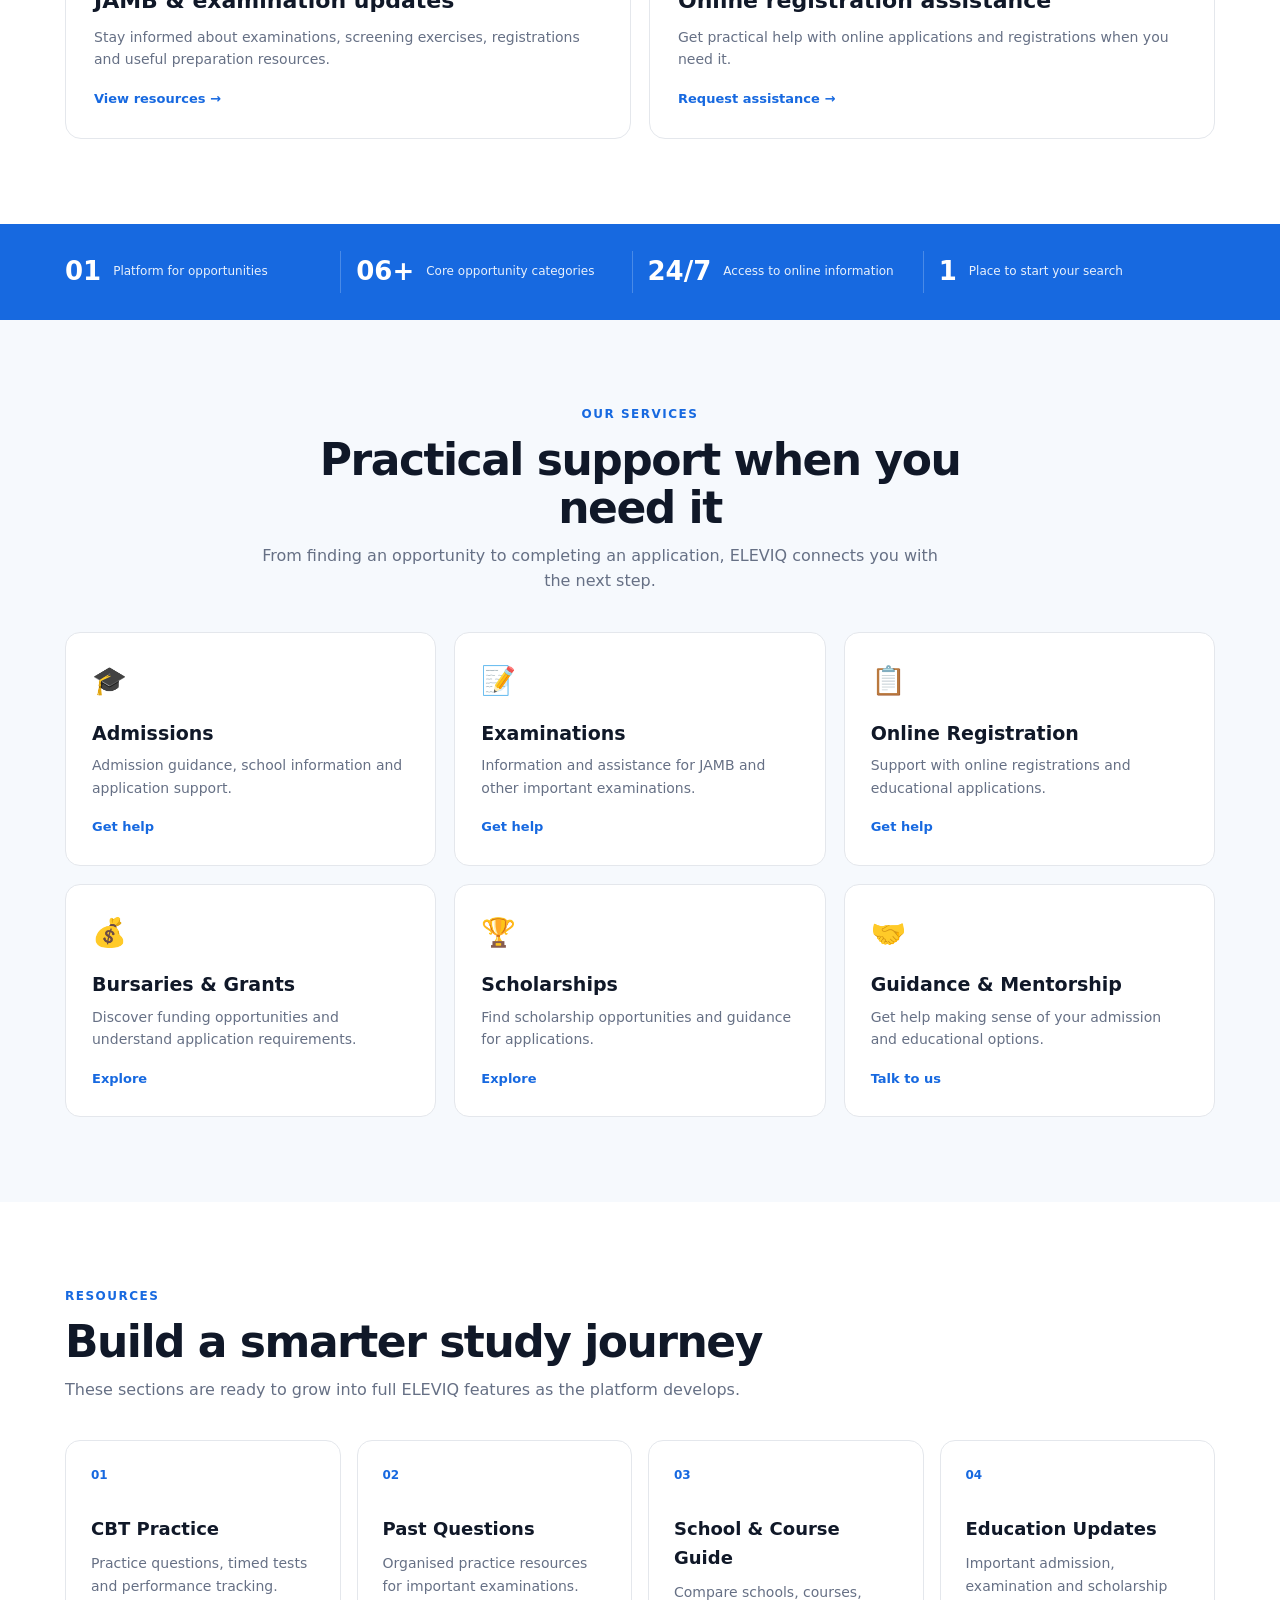
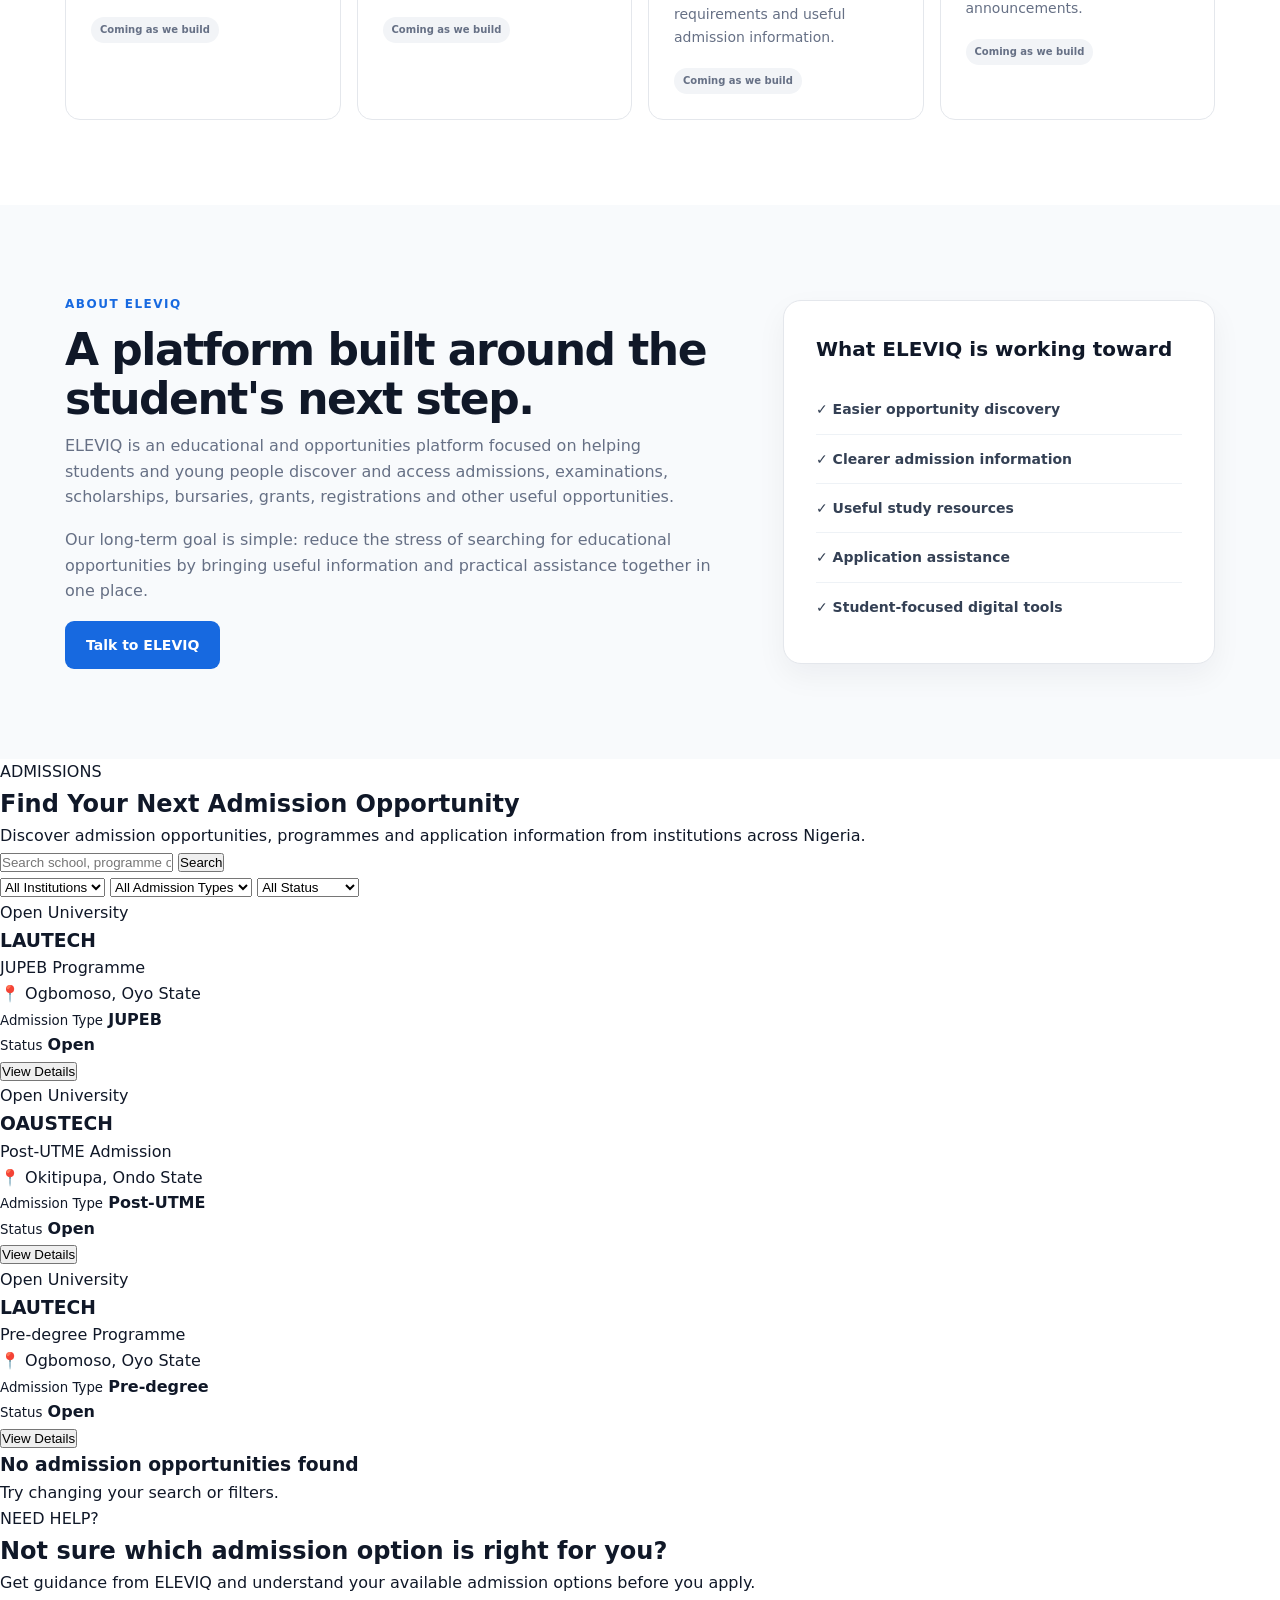
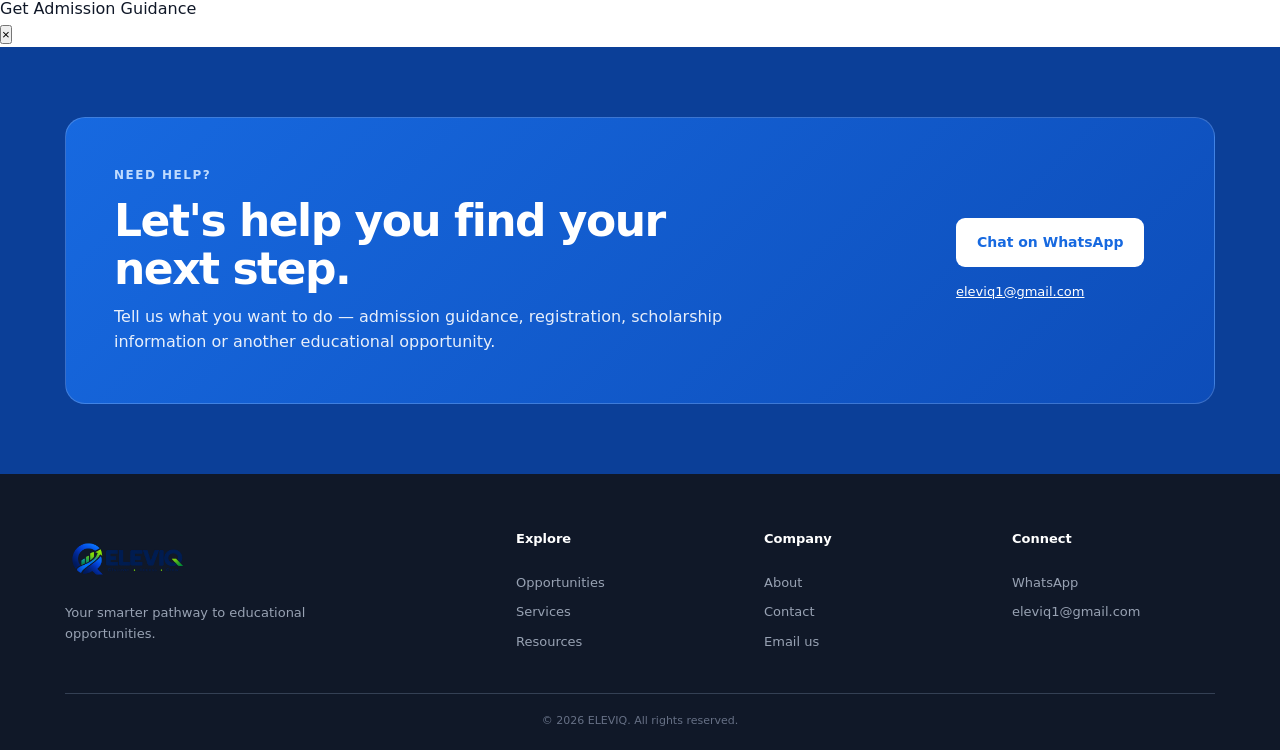
==== commit 162db88e: "Update index.html" ====
--- a/index.html
+++ b/index.html
@@ -178,7 +178,269 @@
       </div>
     </div>
   </section>
-
+<!-- =========================
+     ADMISSIONS SECTION
+========================= -->
+<section id="admissions" class="admissions-section">
+
+    <div class="admissions-container">
+
+        <!-- Header -->
+        <div class="admissions-header">
+            <span class="section-tag">ADMISSIONS</span>
+
+            <h2>Find Your Next <span>Admission Opportunity</span></h2>
+
+            <p>
+                Discover admission opportunities, programmes and application
+                information from institutions across Nigeria.
+            </p>
+        </div>
+
+
+        <!-- Search -->
+        <div class="admission-search-box">
+            <input
+                type="text"
+                id="admissionSearch"
+                placeholder="Search school, programme or admission type..."
+            >
+
+            <button type="button" id="searchAdmissionBtn">
+                Search
+            </button>
+        </div>
+
+
+        <!-- Filters -->
+        <div class="admission-filters">
+
+            <select id="institutionFilter">
+                <option value="all">All Institutions</option>
+                <option value="university">Universities</option>
+                <option value="polytechnic">Polytechnics</option>
+                <option value="college">Colleges</option>
+            </select>
+
+            <select id="admissionTypeFilter">
+                <option value="all">All Admission Types</option>
+                <option value="utme">UTME</option>
+                <option value="direct-entry">Direct Entry</option>
+                <option value="jupeb">JUPEB</option>
+                <option value="pre-degree">Pre-degree</option>
+                <option value="post-utme">Post-UTME</option>
+            </select>
+
+            <select id="admissionStatusFilter">
+                <option value="all">All Status</option>
+                <option value="open">Open</option>
+                <option value="closing-soon">Closing Soon</option>
+            </select>
+
+        </div>
+
+
+        <!-- Admission Opportunities -->
+        <div class="admissions-list" id="admissionsList">
+
+            <!-- Admission Card 1 -->
+            <article
+                class="admission-card"
+                data-institution="university"
+                data-type="jupeb"
+                data-status="open"
+                data-search="LAUTECH JUPEB Joint Universities Preliminary Examinations Board"
+            >
+
+                <div class="admission-card-top">
+                    <span class="admission-status open">Open</span>
+                    <span class="institution-type">University</span>
+                </div>
+
+                <h3>LAUTECH</h3>
+
+                <p class="admission-title">
+                    JUPEB Programme
+                </p>
+
+                <p class="admission-location">
+                    📍 Ogbomoso, Oyo State
+                </p>
+
+                <div class="admission-info">
+                    <div>
+                        <small>Admission Type</small>
+                        <strong>JUPEB</strong>
+                    </div>
+
+                    <div>
+                        <small>Status</small>
+                        <strong>Open</strong>
+                    </div>
+                </div>
+
+                <button
+                    class="view-admission-btn"
+                    onclick="showAdmissionDetails('lautech')"
+                >
+                    View Details
+                </button>
+
+            </article>
+
+
+            <!-- Admission Card 2 -->
+            <article
+                class="admission-card"
+                data-institution="university"
+                data-type="post-utme"
+                data-status="open"
+                data-search="OAUSTECH Ondo State University of Science and Technology Post UTME"
+            >
+
+                <div class="admission-card-top">
+                    <span class="admission-status open">Open</span>
+                    <span class="institution-type">University</span>
+                </div>
+
+                <h3>OAUSTECH</h3>
+
+                <p class="admission-title">
+                    Post-UTME Admission
+                </p>
+
+                <p class="admission-location">
+                    📍 Okitipupa, Ondo State
+                </p>
+
+                <div class="admission-info">
+                    <div>
+                        <small>Admission Type</small>
+                        <strong>Post-UTME</strong>
+                    </div>
+
+                    <div>
+                        <small>Status</small>
+                        <strong>Open</strong>
+                    </div>
+                </div>
+
+                <button
+                    class="view-admission-btn"
+                    onclick="showAdmissionDetails('oaustech')"
+                >
+                    View Details
+                </button>
+
+            </article>
+
+
+            <!-- Admission Card 3 -->
+            <article
+                class="admission-card"
+                data-institution="university"
+                data-type="pre-degree"
+                data-status="open"
+                data-search="LAUTECH Pre-degree programme admission"
+            >
+
+                <div class="admission-card-top">
+                    <span class="admission-status open">Open</span>
+                    <span class="institution-type">University</span>
+                </div>
+
+                <h3>LAUTECH</h3>
+
+                <p class="admission-title">
+                    Pre-degree Programme
+                </p>
+
+                <p class="admission-location">
+                    📍 Ogbomoso, Oyo State
+                </p>
+
+                <div class="admission-info">
+                    <div>
+                        <small>Admission Type</small>
+                        <strong>Pre-degree</strong>
+                    </div>
+
+                    <div>
+                        <small>Status</small>
+                        <strong>Open</strong>
+                    </div>
+                </div>
+
+                <button
+                    class="view-admission-btn"
+                    onclick="showAdmissionDetails('lautech-predegree')"
+                >
+                    View Details
+                </button>
+
+            </article>
+
+        </div>
+
+
+        <!-- No Results -->
+        <div id="noAdmissionResults" class="no-admission-results">
+            <h3>No admission opportunities found</h3>
+            <p>
+                Try changing your search or filters.
+            </p>
+        </div>
+
+
+        <!-- Guidance CTA -->
+        <div class="admission-guidance">
+
+            <div>
+                <span class="section-tag">NEED HELP?</span>
+
+                <h2>Not sure which admission option is right for you?</h2>
+
+                <p>
+                    Get guidance from ELEVIQ and understand your available
+                    admission options before you apply.
+                </p>
+            </div>
+
+            <a
+                href="https://wa.me/2340000000000"
+                class="guidance-btn"
+                target="_blank"
+            >
+                Get Admission Guidance
+            </a>
+
+        </div>
+
+    </div>
+
+</section>
+
+
+<!-- =========================
+     ADMISSION DETAILS MODAL
+========================= -->
+
+<div id="admissionModal" class="admission-modal">
+
+    <div class="admission-modal-content">
+
+        <button
+            class="close-admission-modal"
+            onclick="closeAdmissionDetails()"
+        >
+            &times;
+        </button>
+
+        <div id="admissionDetails"></div>
+
+    </div>
+
+</div>
   <section id="contact" class="contact-section">
     <div class="contact-box">
       <div>
--- a/style.css
+++ b/style.css
@@ -35,3 +35,24 @@
 
 .search-highlight{animation:cardPulse 2.2s ease}
 @keyframes cardPulse{0%,100%{box-shadow:0 0 0 0 rgba(23,105,224,0)}35%{box-shadow:0 0 0 5px rgba(23,105,224,.25)}}
+.logo img {
+  width: 145px;
+  height: auto;
+  display: block;
+}
+
+.footer-logo img {
+  width: 125px;
+  height: auto;
+  display: block;
+}
+
+@media (max-width: 700px) {
+  .logo img {
+    width: 120px;
+  }
+
+  .footer-logo img {
+    width: 115px;
+  }
+}
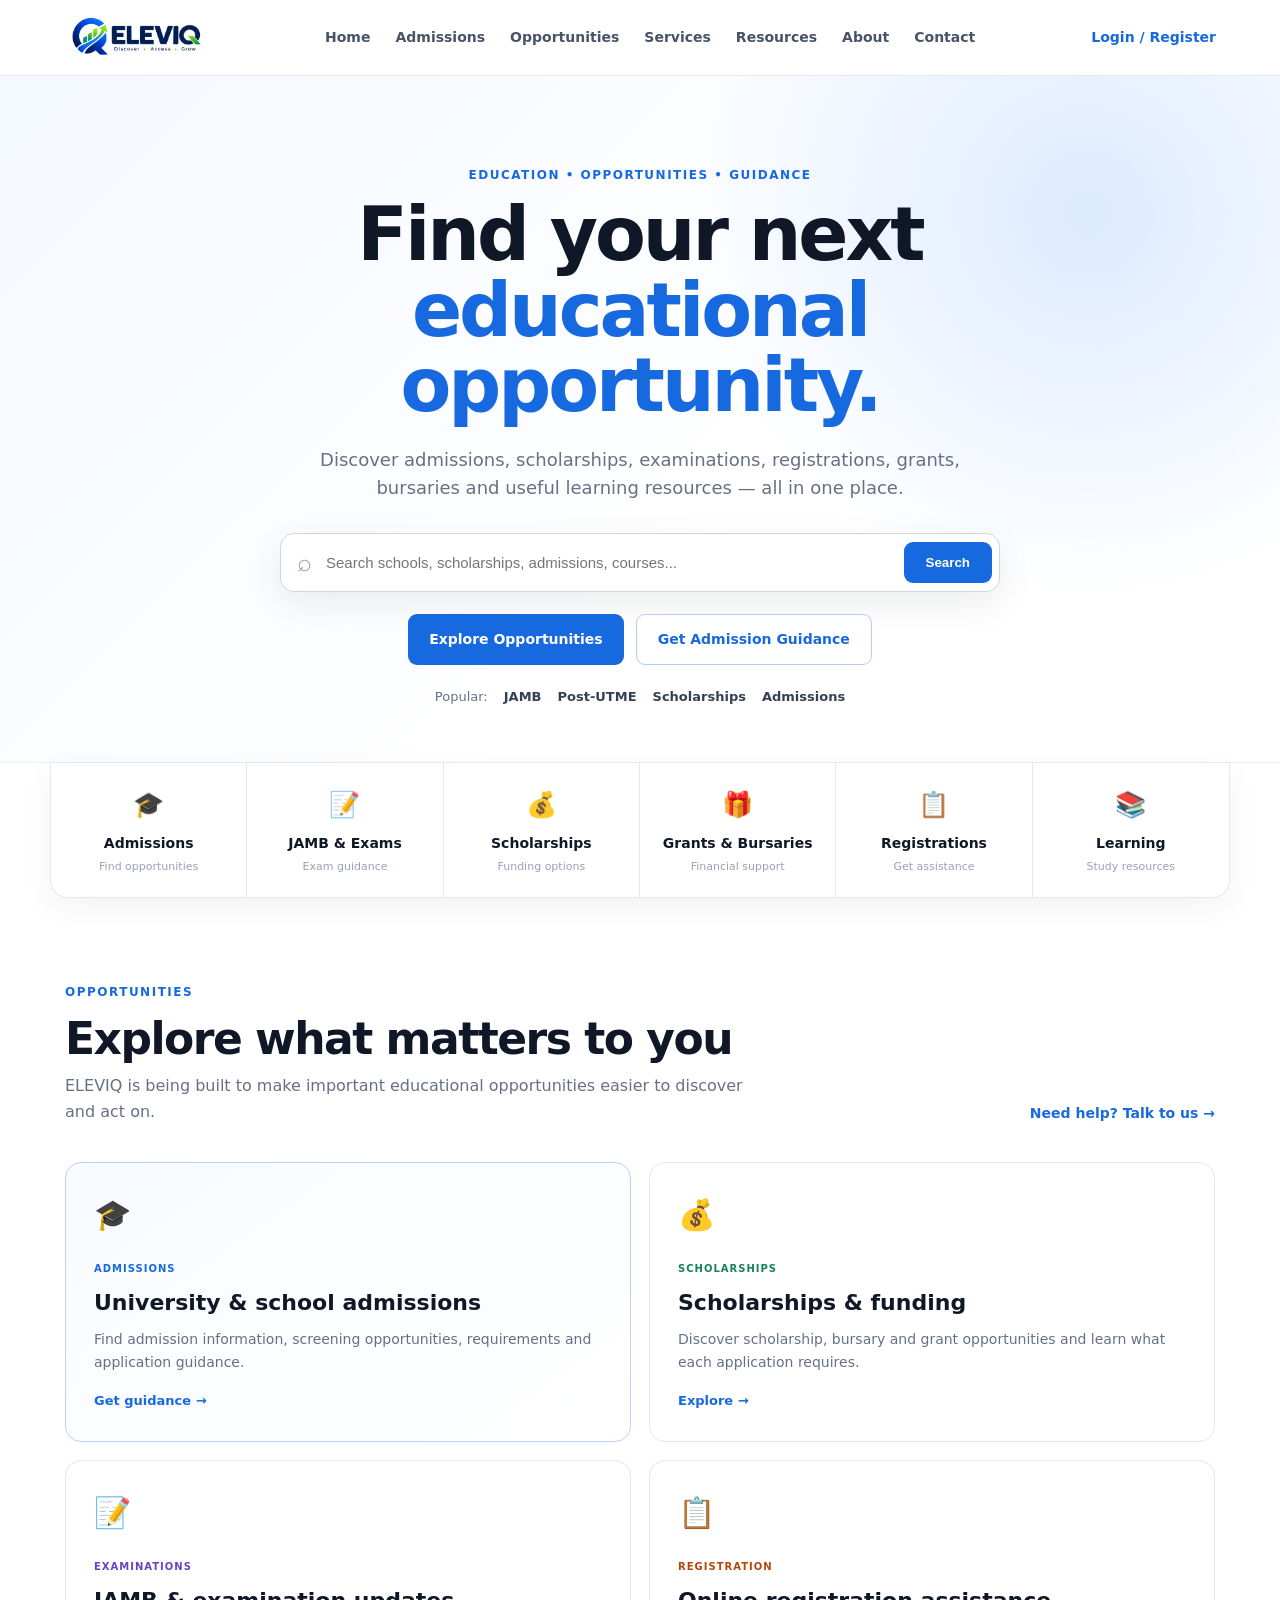
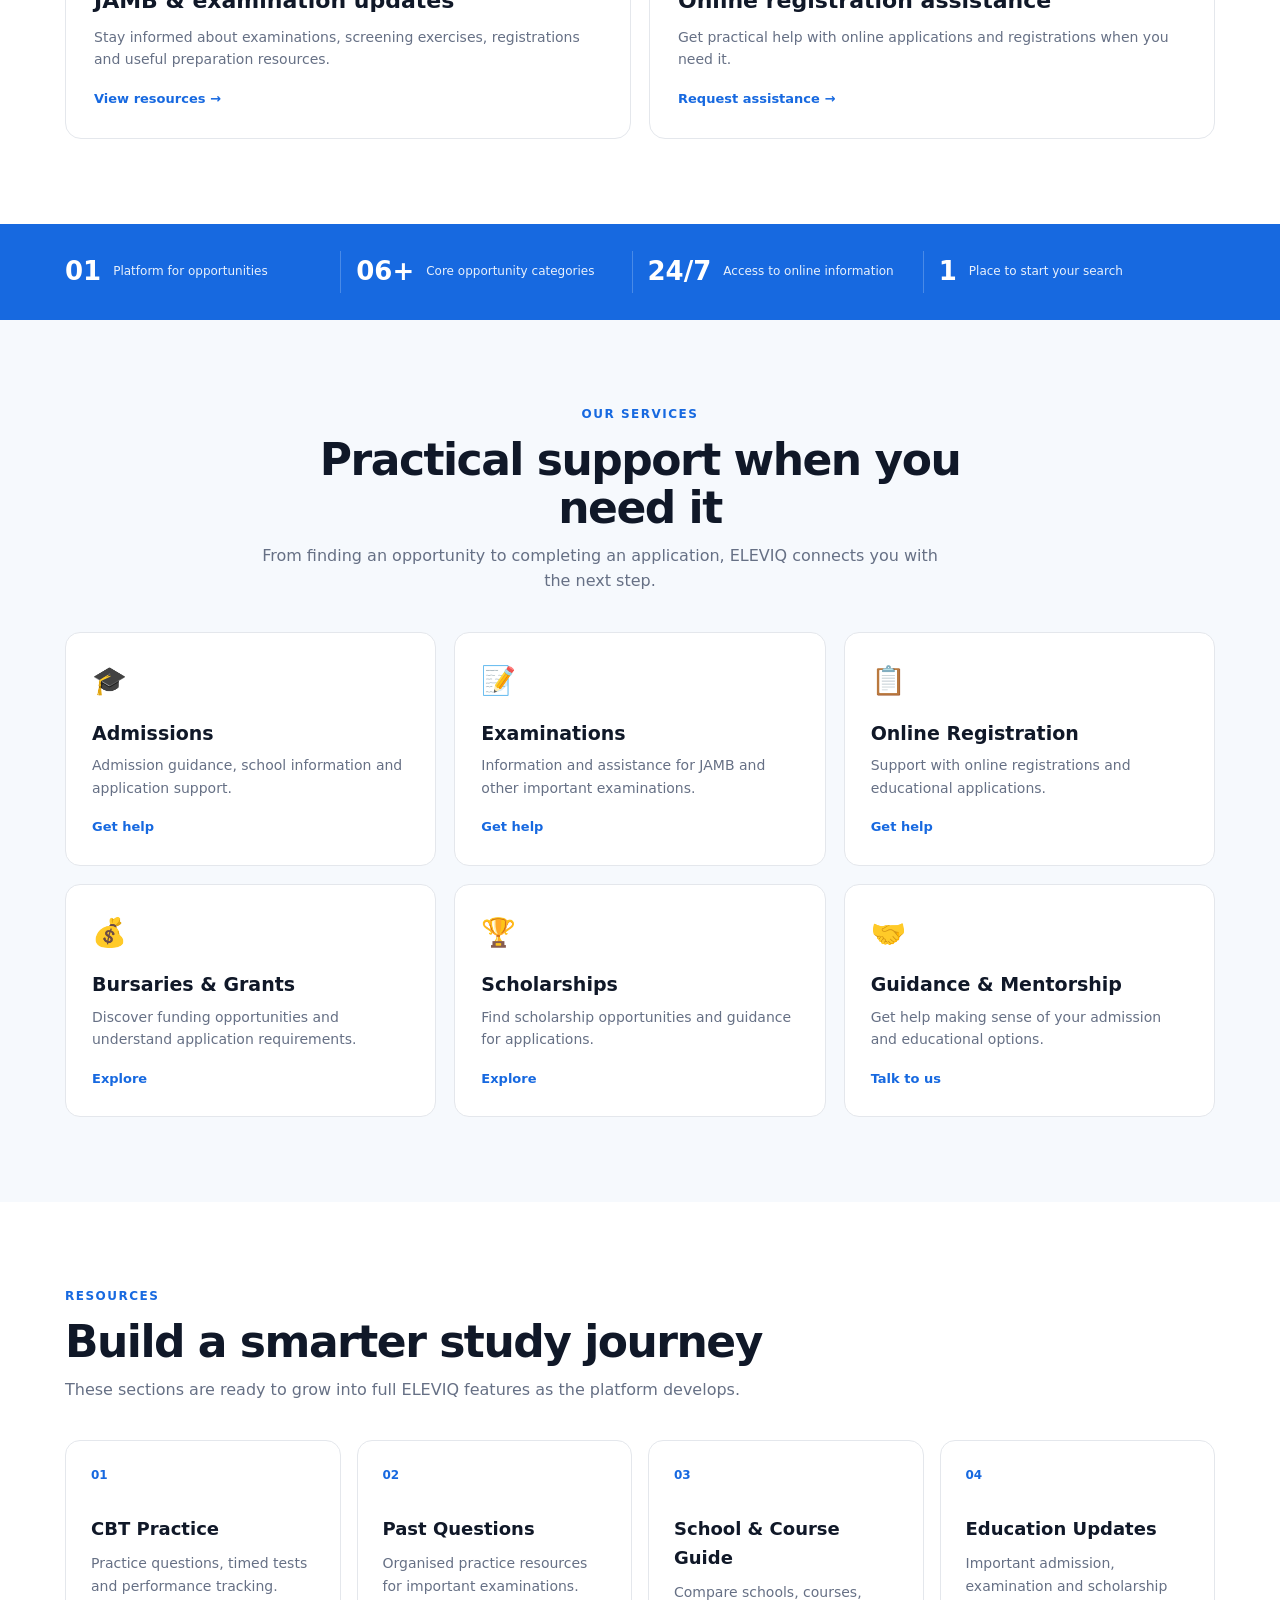
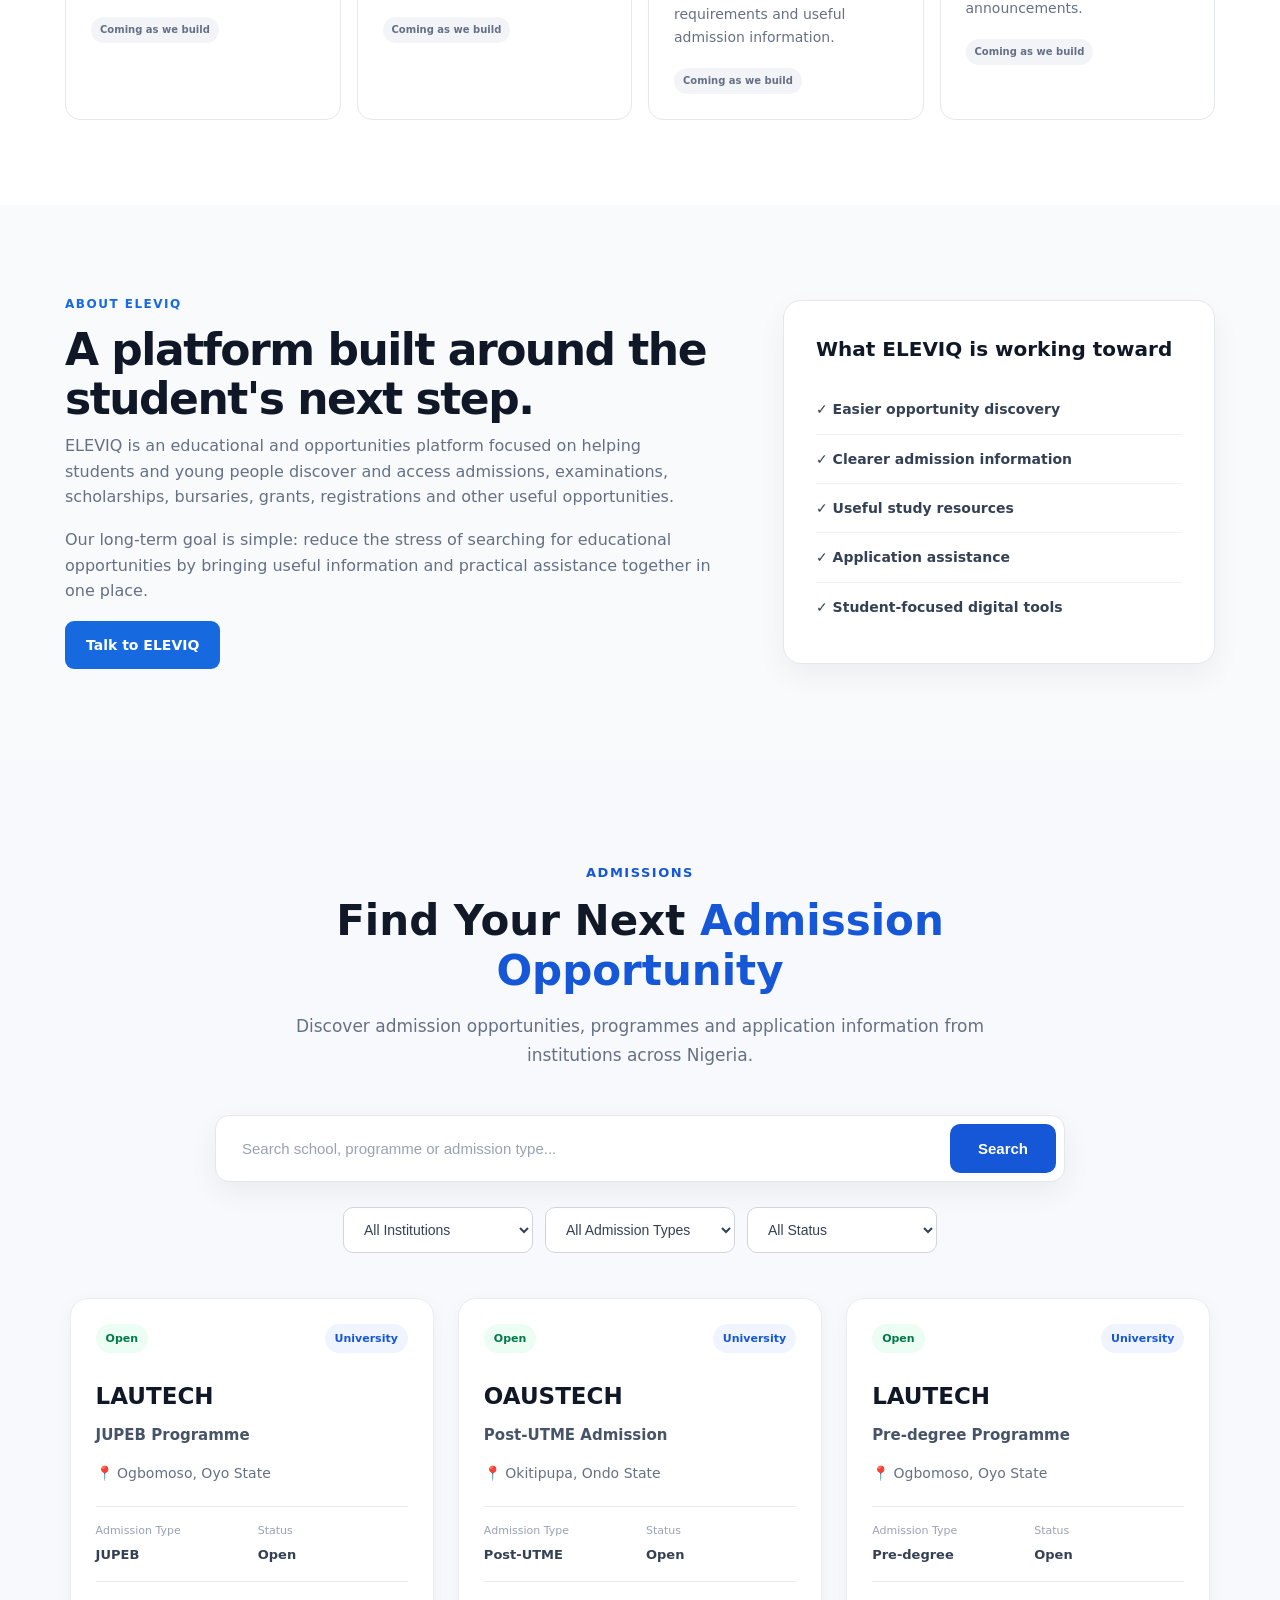
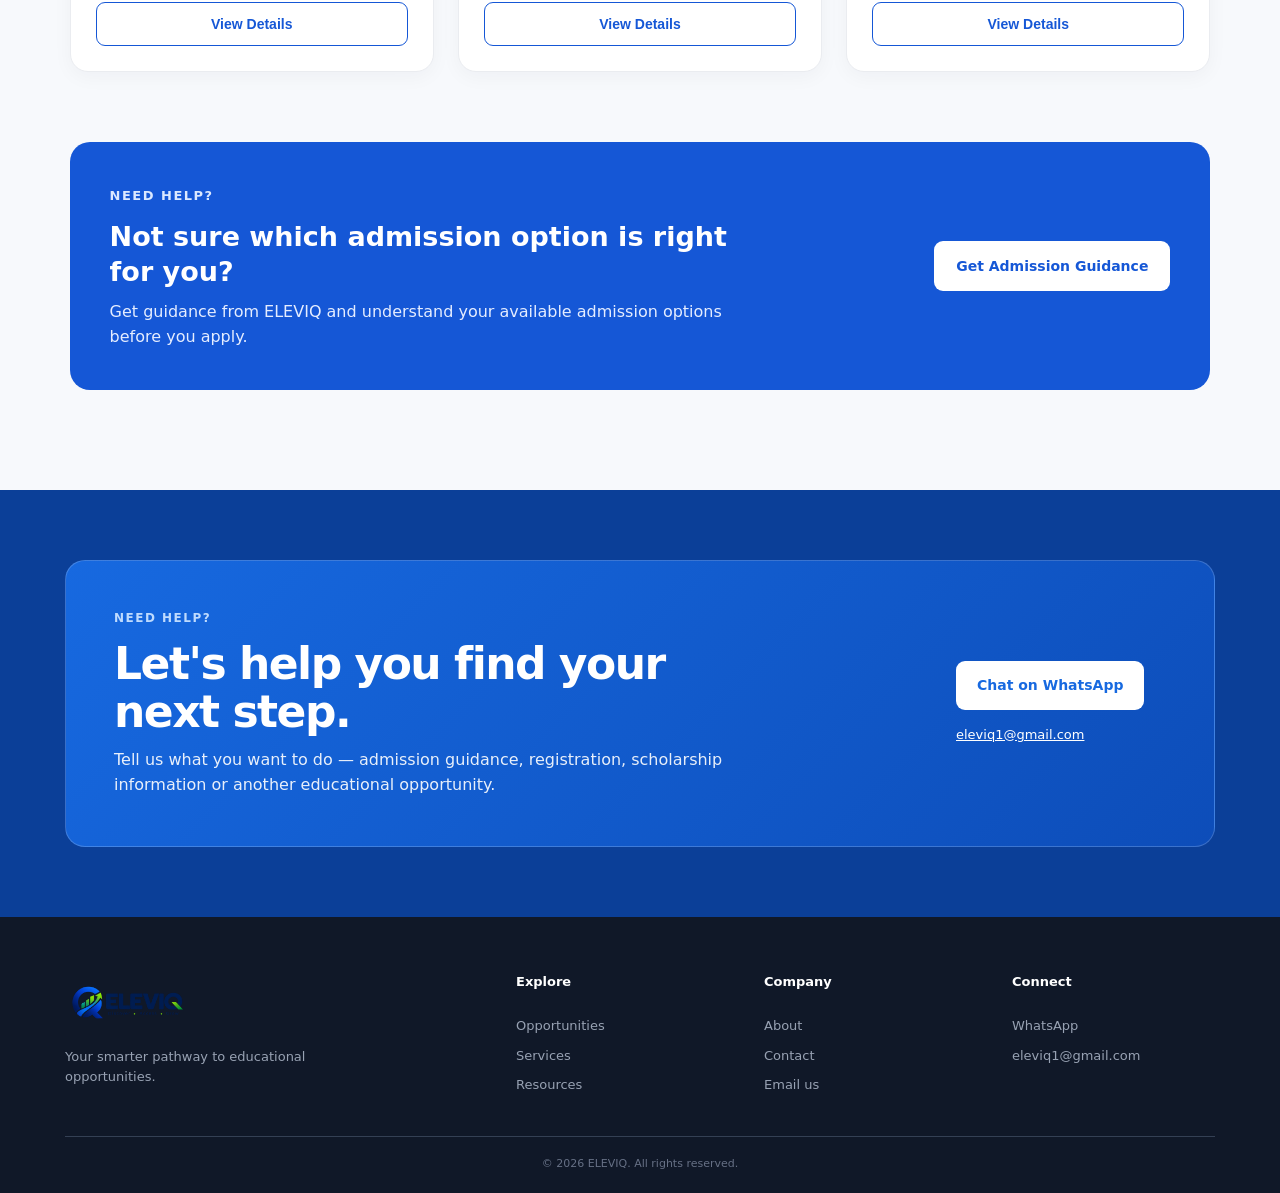
==== commit 82dc1afe: "Update index.html" ====
--- a/index.html
+++ b/index.html
@@ -15,13 +15,36 @@
   </a>
 
   <nav class="nav-links" id="navLinks">
-    <a href="#home">Home</a>
-    <a href="#opportunities">Opportunities</a>
-    <a href="#services">Services</a>
-    <a href="#resources">Resources</a>
-    <a href="#about">About</a>
-    <a href="#contact">Contact</a>
-  </nav>
+
+    <a href="index.html#home">
+        Home
+    </a>
+
+    <a href="admissions.html">
+        Admissions
+    </a>
+
+    <a href="index.html#opportunities">
+        Opportunities
+    </a>
+
+    <a href="index.html#services">
+        Services
+    </a>
+
+    <a href="index.html#resources">
+        Resources
+    </a>
+
+    <a href="index.html#about">
+        About
+    </a>
+
+    <a href="index.html#contact">
+        Contact
+    </a>
+
+</nav>
 
   <div class="nav-actions">
     <a class="login-link" href="#contact">Login / Register</a>
--- a/style.css
+++ b/style.css
@@ -56,3 +56,788 @@
     width: 115px;
   }
 }
+/* =========================================
+   ELEVIQ — ADMISSIONS SECTION
+========================================= */
+
+.admissions-section {
+    padding: 100px 20px;
+    background: #f7f9fc;
+}
+
+.admissions-container {
+    max-width: 1200px;
+    margin: 0 auto;
+}
+
+
+/* ---------- HEADER ---------- */
+
+.admissions-header {
+    max-width: 750px;
+    margin: 0 auto 45px;
+    text-align: center;
+}
+
+.section-tag {
+    display: inline-block;
+    margin-bottom: 12px;
+    color: #1557d6;
+    font-size: 13px;
+    font-weight: 700;
+    letter-spacing: 1.5px;
+}
+
+.admissions-header h2 {
+    margin: 0 0 15px;
+    color: #111827;
+    font-size: 42px;
+    line-height: 1.2;
+    font-weight: 800;
+}
+
+.admissions-header h2 span {
+    color: #1557d6;
+}
+
+.admissions-header p {
+    margin: 0;
+    color: #667085;
+    font-size: 17px;
+    line-height: 1.7;
+}
+
+
+/* ---------- SEARCH ---------- */
+
+.admission-search-box {
+    max-width: 850px;
+    margin: 0 auto 25px;
+    display: flex;
+    background: #ffffff;
+    padding: 8px;
+    border-radius: 14px;
+    border: 1px solid #e4e7ec;
+    box-shadow: 0 10px 30px rgba(16, 24, 40, 0.06);
+}
+
+.admission-search-box input {
+    flex: 1;
+    border: none;
+    outline: none;
+    padding: 16px 18px;
+    font-size: 15px;
+    color: #101828;
+    background: transparent;
+}
+
+.admission-search-box input::placeholder {
+    color: #98a2b3;
+}
+
+.admission-search-box button {
+    border: none;
+    background: #1557d6;
+    color: #ffffff;
+    padding: 0 28px;
+    border-radius: 10px;
+    font-size: 15px;
+    font-weight: 700;
+    cursor: pointer;
+    transition: 0.3s ease;
+}
+
+.admission-search-box button:hover {
+    background: #0e43aa;
+}
+
+
+/* ---------- FILTERS ---------- */
+
+.admission-filters {
+    display: flex;
+    justify-content: center;
+    flex-wrap: wrap;
+    gap: 12px;
+    margin-bottom: 45px;
+}
+
+.admission-filters select {
+    min-width: 190px;
+    padding: 13px 16px;
+    border: 1px solid #d0d5dd;
+    border-radius: 10px;
+    background: #ffffff;
+    color: #344054;
+    font-size: 14px;
+    outline: none;
+    cursor: pointer;
+}
+
+.admission-filters select:focus {
+    border-color: #1557d6;
+}
+
+
+/* ---------- ADMISSION GRID ---------- */
+
+.admissions-list {
+    display: grid;
+    grid-template-columns: repeat(3, 1fr);
+    gap: 24px;
+}
+
+
+/* ---------- CARD ---------- */
+
+.admission-card {
+    background: #ffffff;
+    border: 1px solid #eaecf0;
+    border-radius: 18px;
+    padding: 25px;
+    transition: 0.3s ease;
+    box-shadow: 0 5px 20px rgba(16, 24, 40, 0.04);
+}
+
+.admission-card:hover {
+    transform: translateY(-5px);
+    box-shadow: 0 15px 35px rgba(16, 24, 40, 0.10);
+}
+
+.admission-card-top {
+    display: flex;
+    align-items: center;
+    justify-content: space-between;
+    margin-bottom: 25px;
+}
+
+.admission-status,
+.institution-type {
+    display: inline-flex;
+    align-items: center;
+    padding: 6px 10px;
+    border-radius: 30px;
+    font-size: 11px;
+    font-weight: 700;
+}
+
+.admission-status.open {
+    background: #ecfdf3;
+    color: #027a48;
+}
+
+.institution-type {
+    background: #eff4ff;
+    color: #1557d6;
+}
+
+.admission-card h3 {
+    margin: 0 0 8px;
+    color: #101828;
+    font-size: 23px;
+}
+
+.admission-title {
+    margin: 0 0 15px;
+    color: #475467;
+    font-size: 15px;
+    font-weight: 600;
+}
+
+.admission-location {
+    margin: 0 0 22px;
+    color: #667085;
+    font-size: 14px;
+}
+
+
+/* ---------- CARD INFO ---------- */
+
+.admission-info {
+    display: grid;
+    grid-template-columns: 1fr 1fr;
+    gap: 12px;
+    padding: 15px 0;
+    border-top: 1px solid #eaecf0;
+    border-bottom: 1px solid #eaecf0;
+    margin-bottom: 20px;
+}
+
+.admission-info div {
+    display: flex;
+    flex-direction: column;
+    gap: 5px;
+}
+
+.admission-info small {
+    color: #98a2b3;
+    font-size: 11px;
+}
+
+.admission-info strong {
+    color: #344054;
+    font-size: 13px;
+}
+
+
+/* ---------- VIEW DETAILS BUTTON ---------- */
+
+.view-admission-btn {
+    width: 100%;
+    padding: 13px;
+    border: 1px solid #1557d6;
+    border-radius: 9px;
+    background: #ffffff;
+    color: #1557d6;
+    font-size: 14px;
+    font-weight: 700;
+    cursor: pointer;
+    transition: 0.3s ease;
+}
+
+.view-admission-btn:hover {
+    background: #1557d6;
+    color: #ffffff;
+}
+
+
+/* ---------- NO RESULTS ---------- */
+
+.no-admission-results {
+    display: none;
+    text-align: center;
+    padding: 50px 20px;
+}
+
+.no-admission-results h3 {
+    margin-bottom: 8px;
+    color: #344054;
+}
+
+.no-admission-results p {
+    margin: 0;
+    color: #667085;
+}
+
+
+/* ---------- GUIDANCE CTA ---------- */
+
+.admission-guidance {
+    margin-top: 70px;
+    padding: 40px;
+    border-radius: 20px;
+    background: #1557d6;
+    color: #ffffff;
+    display: flex;
+    align-items: center;
+    justify-content: space-between;
+    gap: 30px;
+}
+
+.admission-guidance .section-tag {
+    color: #dbe8ff;
+}
+
+.admission-guidance h2 {
+    max-width: 650px;
+    margin: 0 0 10px;
+    font-size: 27px;
+    line-height: 1.3;
+}
+
+.admission-guidance p {
+    max-width: 650px;
+    margin: 0;
+    color: #e5edff;
+    line-height: 1.6;
+}
+
+.guidance-btn {
+    flex-shrink: 0;
+    display: inline-block;
+    padding: 14px 22px;
+    border-radius: 9px;
+    background: #ffffff;
+    color: #1557d6;
+    text-decoration: none;
+    font-size: 14px;
+    font-weight: 700;
+    transition: 0.3s ease;
+}
+
+.guidance-btn:hover {
+    background: #eef4ff;
+}
+
+
+/* =========================================
+   ADMISSION MODAL
+========================================= */
+
+.admission-modal {
+    display: none;
+    position: fixed;
+    inset: 0;
+    z-index: 9999;
+    background: rgba(16, 24, 40, 0.65);
+    padding: 30px 20px;
+    overflow-y: auto;
+}
+
+.admission-modal.active {
+    display: flex;
+    align-items: center;
+    justify-content: center;
+}
+
+.admission-modal-content {
+    position: relative;
+    width: 100%;
+    max-width: 700px;
+    max-height: 90vh;
+    overflow-y: auto;
+    padding: 40px;
+    border-radius: 20px;
+    background: #ffffff;
+}
+
+.close-admission-modal {
+    position: absolute;
+    top: 15px;
+    right: 18px;
+    width: 38px;
+    height: 38px;
+    border: none;
+    border-radius: 50%;
+    background: #f2f4f7;
+    color: #344054;
+    font-size: 25px;
+    line-height: 1;
+    cursor: pointer;
+}
+
+.close-admission-modal:hover {
+    background: #eaecf0;
+}
+
+
+/* Modal Content */
+
+.admission-details h2 {
+    margin: 0 0 10px;
+    color: #101828;
+    font-size: 30px;
+}
+
+.admission-details h4 {
+    margin: 28px 0 10px;
+    color: #1557d6;
+    font-size: 17px;
+}
+
+.admission-details p {
+    color: #475467;
+    line-height: 1.7;
+}
+
+.admission-details ul {
+    padding-left: 20px;
+    color: #475467;
+    line-height: 1.8;
+}
+
+.admission-apply-btn {
+    display: inline-block;
+    margin-top: 20px;
+    padding: 14px 25px;
+    border-radius: 9px;
+    background: #1557d6;
+    color: #ffffff;
+    text-decoration: none;
+    font-weight: 700;
+}
+
+
+/* =========================================
+   RESPONSIVE DESIGN
+========================================= */
+
+@media (max-width: 950px) {
+
+    .admissions-list {
+        grid-template-columns: repeat(2, 1fr);
+    }
+
+    .admission-guidance {
+        flex-direction: column;
+        align-items: flex-start;
+    }
+
+}
+
+
+@media (max-width: 650px) {
+
+    .admissions-section {
+        padding: 70px 15px;
+    }
+
+    .admissions-header h2 {
+        font-size: 31px;
+    }
+
+    .admissions-header p {
+        font-size: 15px;
+    }
+
+    .admission-search-box {
+        flex-direction: column;
+        padding: 8px;
+    }
+
+    .admission-search-box input {
+        width: 100%;
+        box-sizing: border-box;
+    }
+
+    .admission-search-box button {
+        min-height: 48px;
+    }
+
+    .admission-filters {
+        flex-direction: column;
+    }
+
+    .admission-filters select {
+        width: 100%;
+    }
+
+    .admissions-list {
+        grid-template-columns: 1fr;
+    }
+
+    .admission-guidance {
+        padding: 30px 22px;
+    }
+
+    .admission-guidance h2 {
+        font-size: 23px;
+    }
+
+    .guidance-btn {
+        width: 100%;
+        text-align: center;
+        box-sizing: border-box;
+    }
+
+    .admission-modal-content {
+        padding: 30px 20px;
+    }
+
+  }
+/* =========================================
+   ELEVIQ SCHOOL DIRECTORY
+========================================= */
+
+.admissions-page-hero {
+    padding: 90px 20px 70px;
+    background: linear-gradient(
+        135deg,
+        #f5f8ff 0%,
+        #ffffff 55%,
+        #eef4ff 100%
+    );
+}
+
+
+.admissions-container {
+    width: min(1180px, 92%);
+    margin: 0 auto;
+}
+
+
+.admissions-page-hero h1 {
+    margin: 18px 0 15px;
+    font-size: clamp(38px, 6vw, 68px);
+    line-height: 1.05;
+}
+
+
+.admissions-page-hero h1 span {
+    color: #155eef;
+}
+
+
+.admissions-page-hero p {
+    max-width: 720px;
+    font-size: 18px;
+    line-height: 1.7;
+    color: #5b6472;
+}
+
+
+.directory-search {
+    display: flex;
+    align-items: center;
+    gap: 12px;
+    max-width: 760px;
+    margin-top: 30px;
+    background: #ffffff;
+    border: 1px solid #dfe5ef;
+    border-radius: 14px;
+    padding: 6px 18px;
+    box-shadow: 0 10px 30px rgba(20, 40, 80, 0.08);
+}
+
+
+.directory-search span {
+    font-size: 25px;
+}
+
+
+.directory-search input {
+    width: 100%;
+    border: none;
+    outline: none;
+    background: transparent;
+    padding: 15px 5px;
+    font-size: 16px;
+}
+
+
+.directory-filters {
+    display: grid;
+    grid-template-columns:
+        repeat(3, minmax(0, 1fr));
+    gap: 15px;
+    margin: 30px 0 20px;
+}
+
+
+.directory-filters select {
+    width: 100%;
+    padding: 15px;
+    border: 1px solid #dfe5ef;
+    border-radius: 10px;
+    background: #ffffff;
+    color: #263142;
+    font-size: 15px;
+    outline: none;
+}
+
+
+.directory-result-bar {
+    margin: 20px 0;
+    color: #687386;
+    font-size: 14px;
+    font-weight: 600;
+}
+
+
+.school-directory-grid {
+    display: grid;
+    grid-template-columns:
+        repeat(3, minmax(0, 1fr));
+    gap: 20px;
+}
+
+
+.school-directory-card {
+    background: #ffffff;
+    border: 1px solid #e4e8ef;
+    border-radius: 16px;
+    padding: 24px;
+    transition:
+        transform 0.2s ease,
+        box-shadow 0.2s ease;
+}
+
+
+.school-directory-card:hover {
+    transform: translateY(-4px);
+    box-shadow:
+        0 15px 35px rgba(20, 40, 80, 0.10);
+}
+
+
+.school-card-top {
+    display: flex;
+    justify-content: space-between;
+    gap: 10px;
+    margin-bottom: 18px;
+}
+
+
+.school-type,
+.school-ownership {
+    display: inline-flex;
+    padding: 6px 10px;
+    border-radius: 30px;
+    background: #f1f5ff;
+    color: #155eef;
+    font-size: 11px;
+    font-weight: 700;
+}
+
+
+.school-ownership {
+    background: #f5f5f5;
+    color: #596273;
+}
+
+
+.school-directory-card h3 {
+    margin: 0;
+    font-size: 20px;
+    line-height: 1.35;
+    color: #182230;
+}
+
+
+.school-short-name {
+    margin-top: 6px;
+    color: #155eef;
+    font-size: 13px;
+    font-weight: 700;
+}
+
+
+.school-location {
+    margin: 15px 0 22px;
+    color: #687386;
+    font-size: 14px;
+}
+
+
+.school-actions {
+    display: flex;
+    flex-direction: column;
+    gap: 9px;
+}
+
+
+.school-button {
+    display: block;
+    text-align: center;
+    text-decoration: none;
+    padding: 12px 14px;
+    border-radius: 9px;
+    font-size: 13px;
+    font-weight: 700;
+    transition: 0.2s ease;
+}
+
+
+.website-button {
+    background: #155eef;
+    color: #ffffff;
+}
+
+
+.website-button:hover {
+    opacity: 0.9;
+}
+
+
+.admission-button {
+    background: #eef4ff;
+    color: #155eef;
+    border: 1px solid #d6e2ff;
+}
+
+
+.admission-button:hover {
+    background: #e1ebff;
+}
+
+
+.school-verification {
+    margin-top: 15px;
+    padding-top: 12px;
+    border-top: 1px solid #edf0f5;
+    font-size: 11px;
+}
+
+
+.verified-badge {
+    color: #087443;
+    font-weight: 600;
+}
+
+
+.portal-unavailable {
+    color: #8a94a6;
+}
+
+
+.no-directory-results {
+    text-align: center;
+    padding: 60px 20px;
+    background: #f8faff;
+    border-radius: 15px;
+}
+
+
+.no-directory-results h3 {
+    margin-bottom: 8px;
+}
+
+
+.no-directory-results p {
+    color: #687386;
+}
+
+
+.directory-note {
+    margin-top: 35px;
+    padding: 20px;
+    background: #fff9e8;
+    border: 1px solid #f3df9a;
+    border-radius: 12px;
+    color: #665522;
+    font-size: 13px;
+    line-height: 1.7;
+}
+
+
+/* =========================================
+   MOBILE
+========================================= */
+
+@media (max-width: 900px) {
+
+    .school-directory-grid {
+        grid-template-columns:
+            repeat(2, minmax(0, 1fr));
+    }
+
+}
+
+
+@media (max-width: 700px) {
+
+    .directory-filters {
+        grid-template-columns: 1fr;
+    }
+
+
+    .school-directory-grid {
+        grid-template-columns: 1fr;
+    }
+
+
+    .admissions-page-hero {
+        padding: 65px 20px 50px;
+    }
+
+
+    .admissions-page-hero h1 {
+        font-size: 42px;
+    }
+
+
+    .directory-search {
+        border-radius: 12px;
+    }
+
+      }
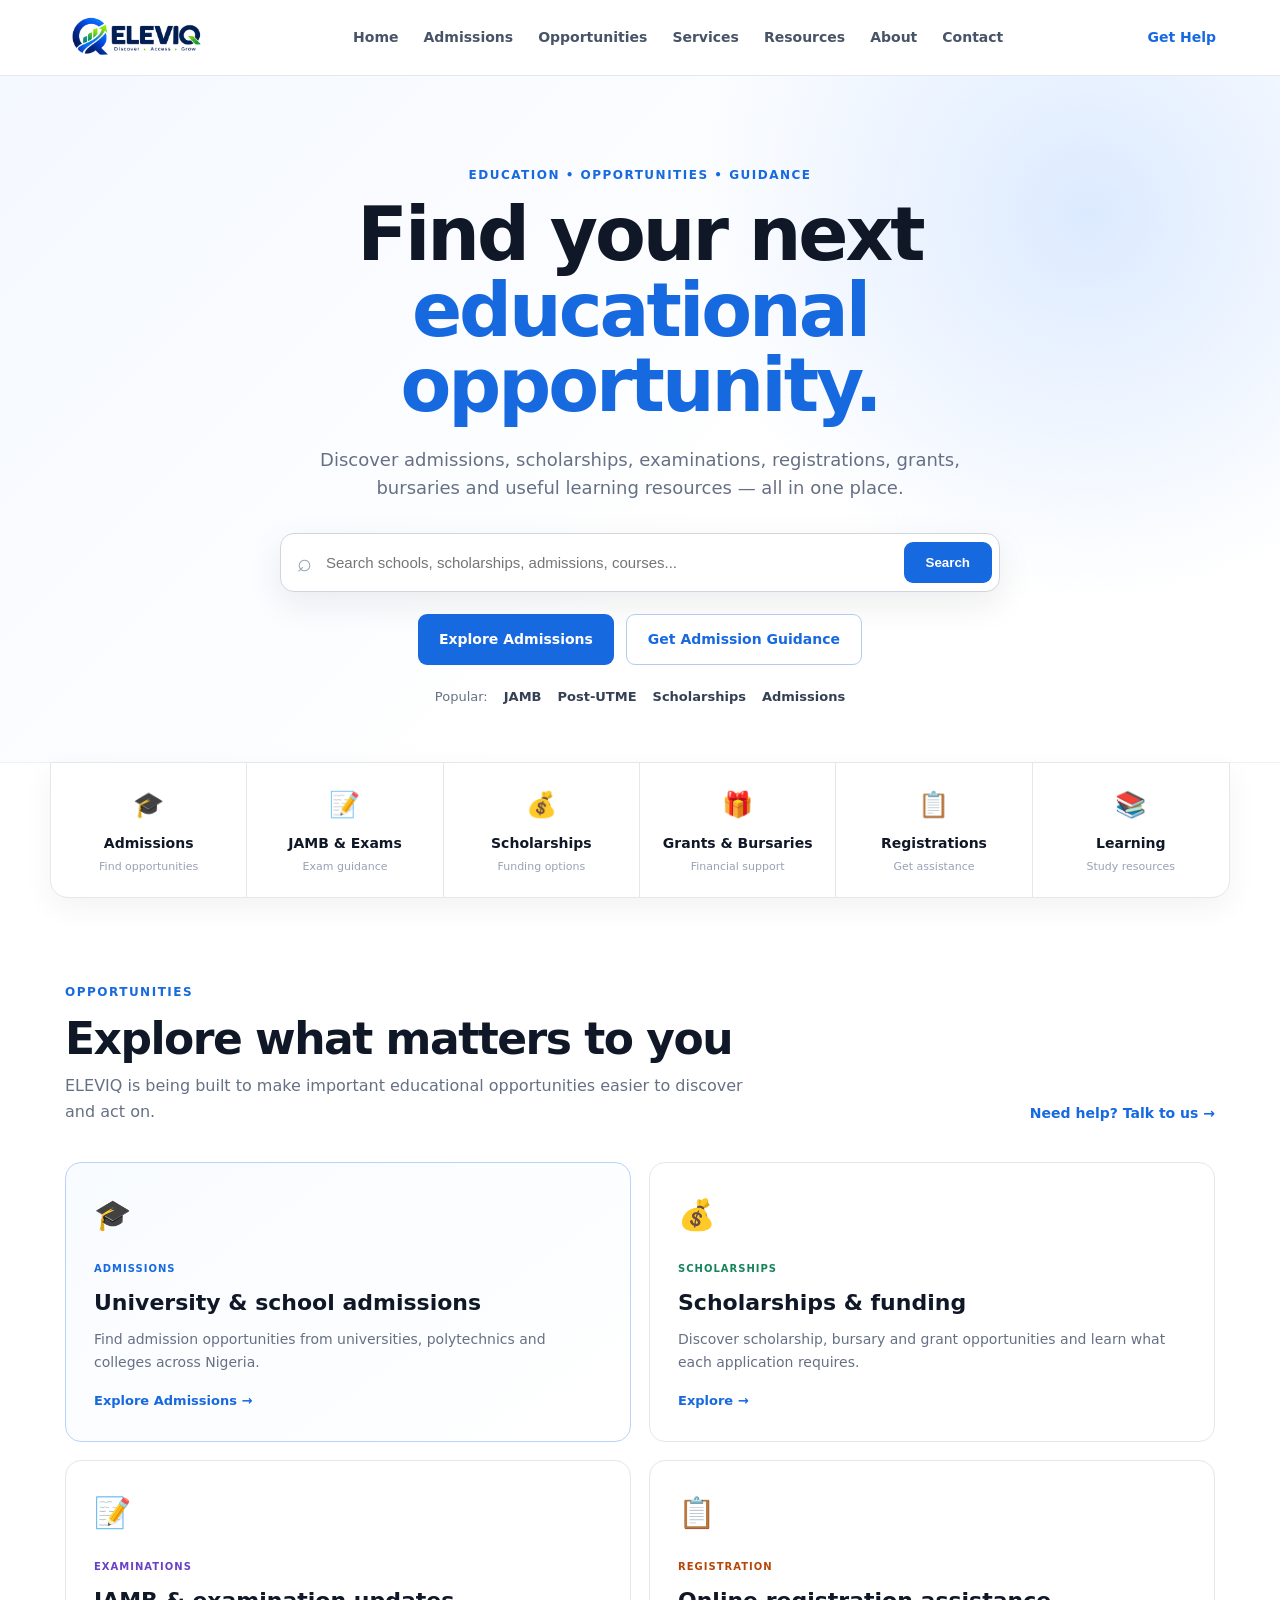
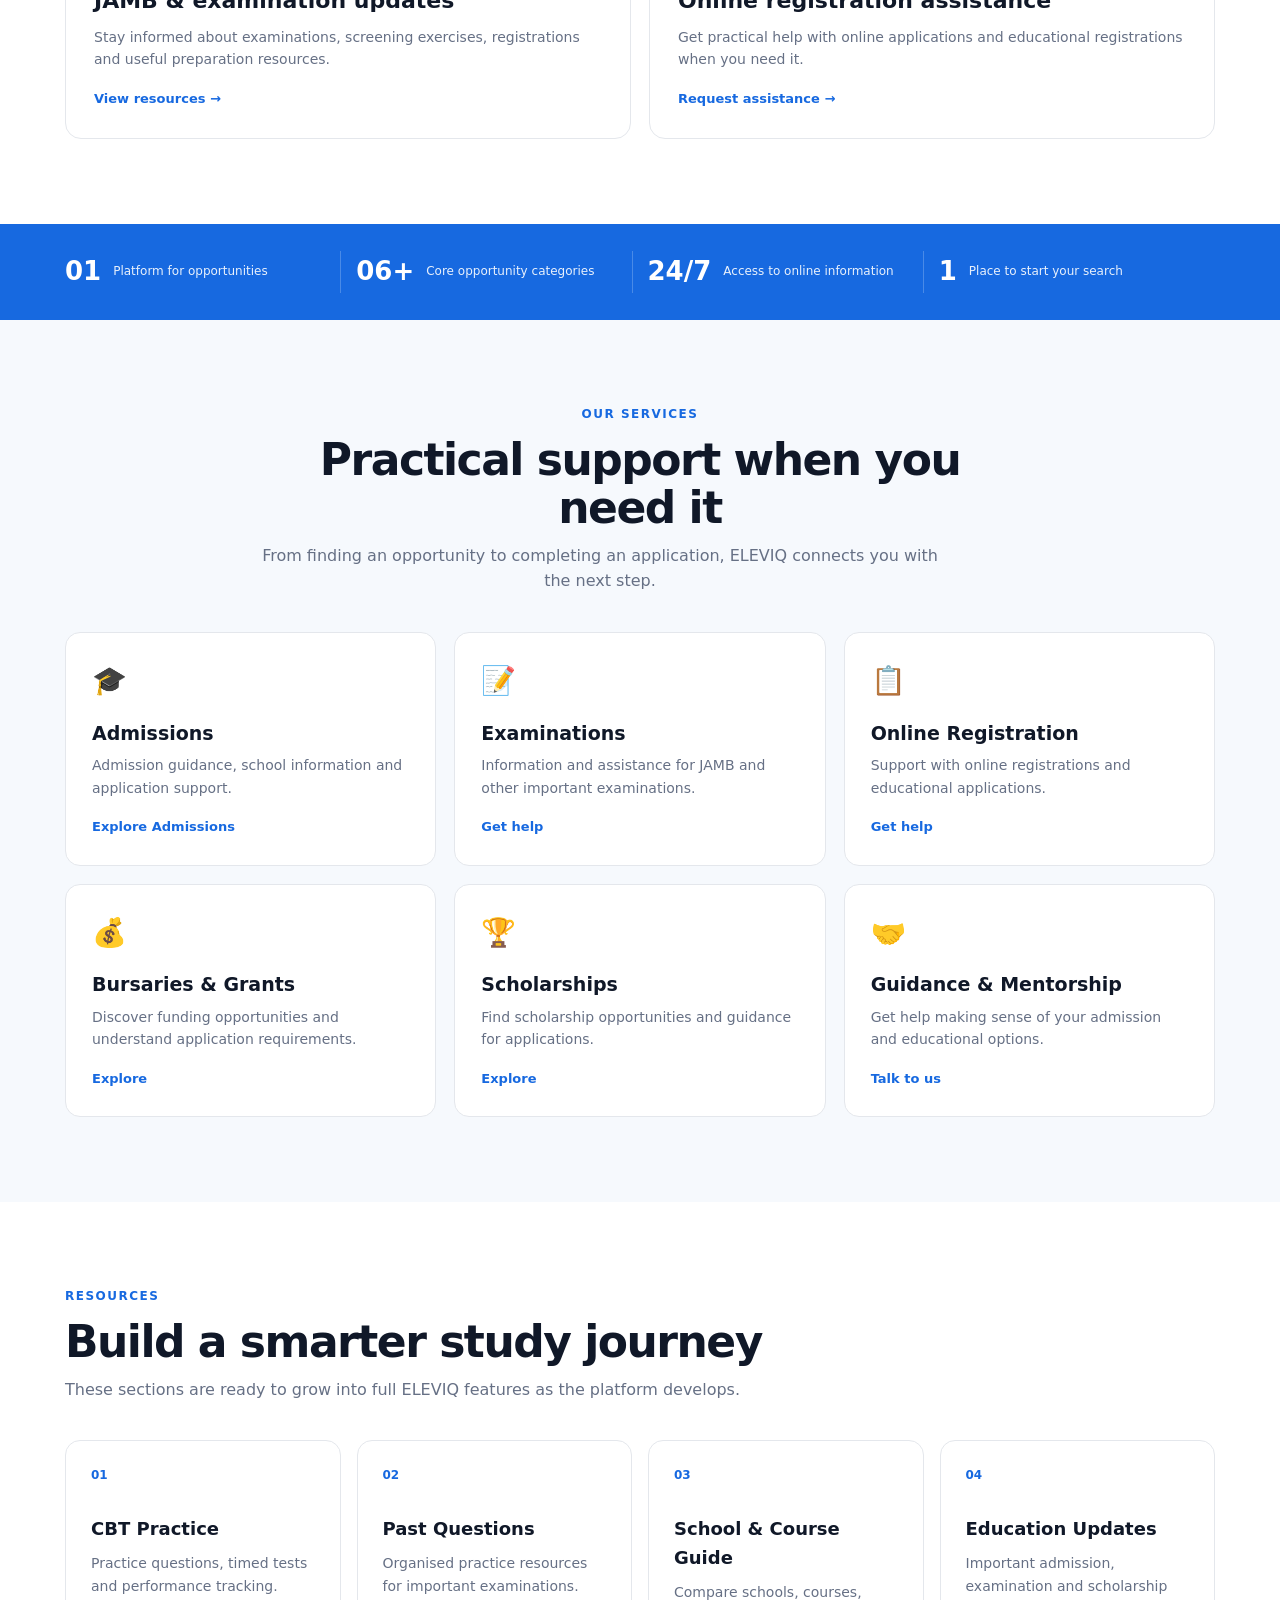
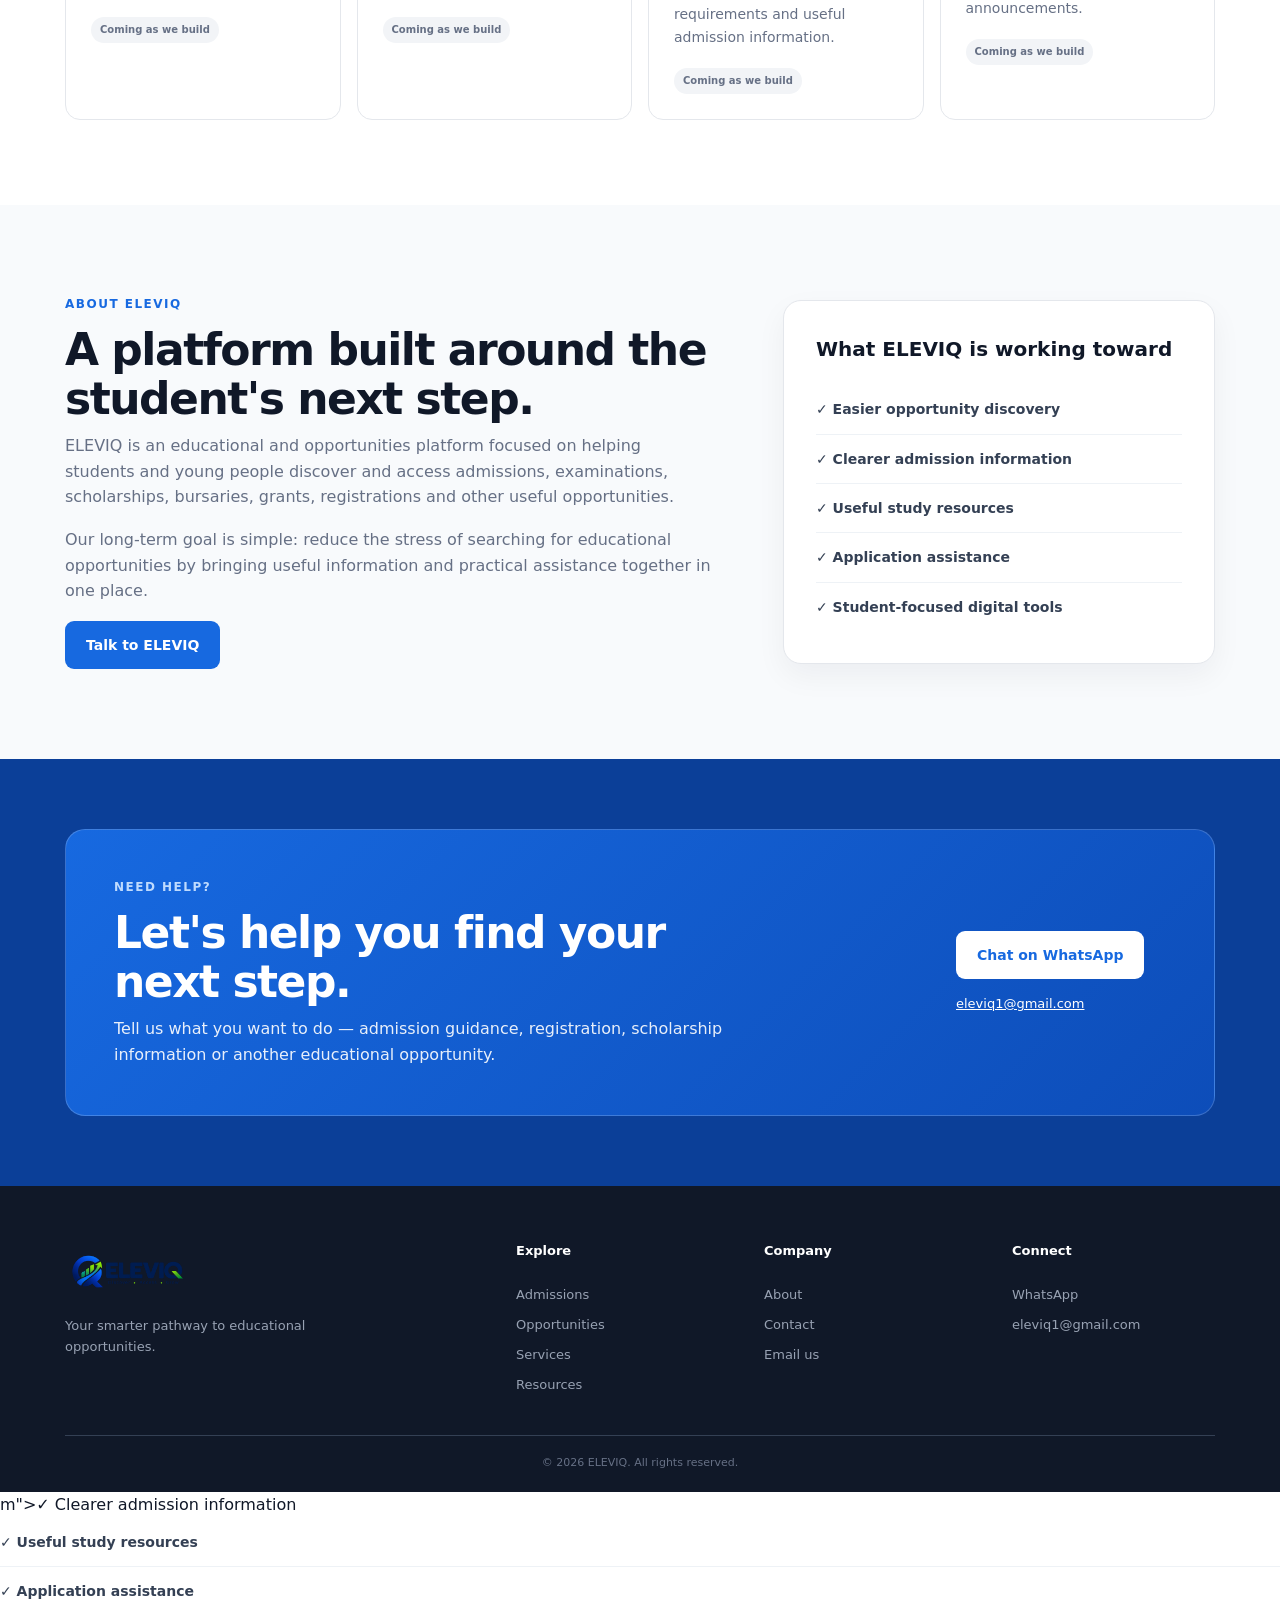
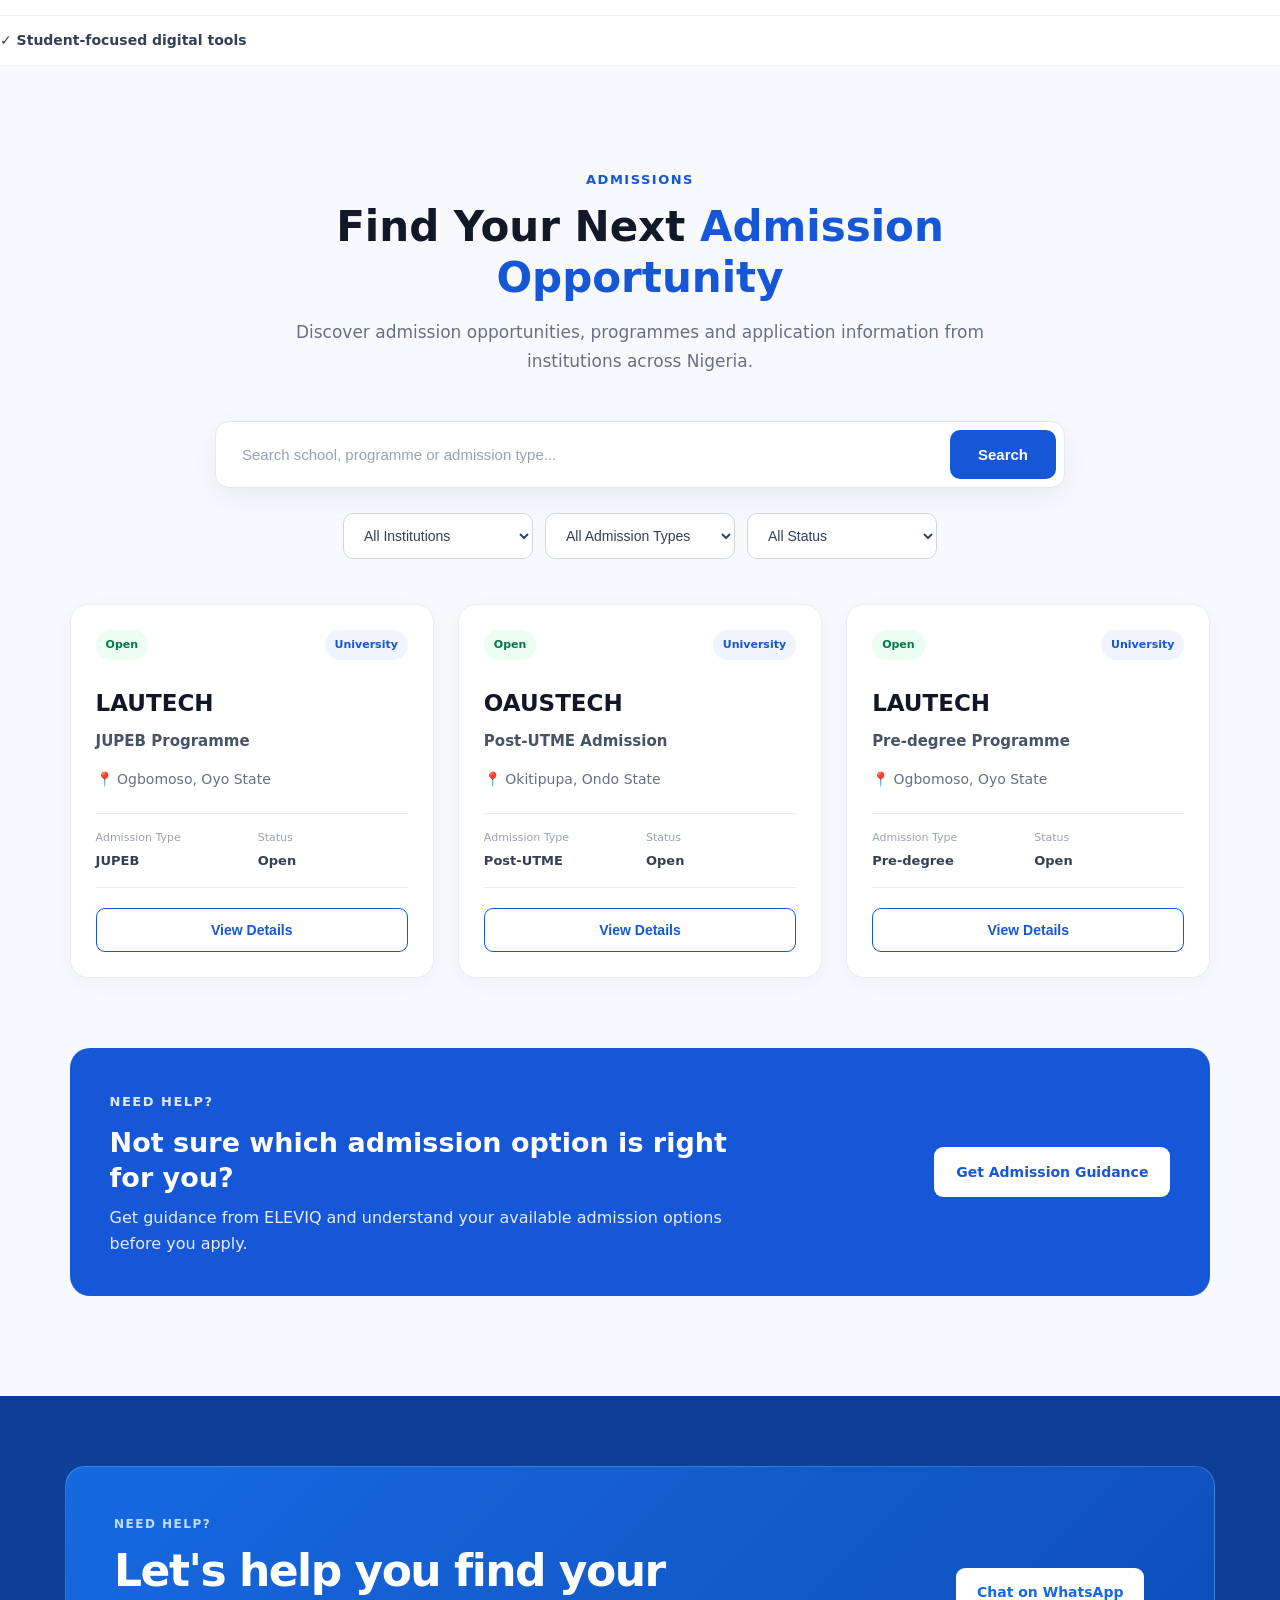
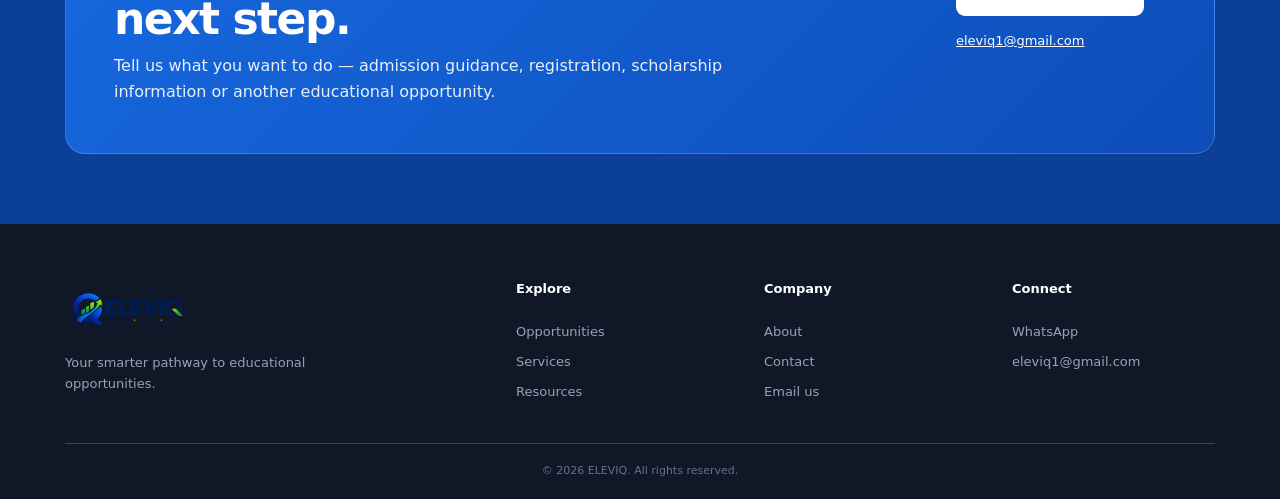
==== commit b364160f: "Update index.html" ====
--- a/index.html
+++ b/index.html
@@ -1,200 +1,838 @@
-<!DOCTYPE html>
-<html lang="en">
+<!DOCTYPE html><html lang="en">
 <head>
   <meta charset="UTF-8">
-  <meta name="viewport" content="width=device-width, initial-scale=1.0">
-  <meta name="description" content="ELEVIQ helps students discover admissions, scholarships, examinations, registrations and educational opportunities.">
-  <title>ELEVIQ | Your Smarter Pathway to Opportunities</title>
-  <link rel="stylesheet" href="style.css">
-</head>
-<body>
-
-<header class="navbar">
-  <a class="logo" href="#home" aria-label="ELEVIQ home">
-  <img src="eleviq-logo.png" alt="ELEVIQ">
-  </a>
-
-  <nav class="nav-links" id="navLinks">
-
-    <a href="index.html#home">
-        Home
-    </a>
-
-    <a href="admissions.html">
-        Admissions
-    </a>
-
-    <a href="index.html#opportunities">
-        Opportunities
-    </a>
-
-    <a href="index.html#services">
-        Services
-    </a>
-
-    <a href="index.html#resources">
-        Resources
-    </a>
-
-    <a href="index.html#about">
-        About
-    </a>
-
-    <a href="index.html#contact">
-        Contact
-    </a>
-
-</nav>
-
-  <div class="nav-actions">
-    <a class="login-link" href="#contact">Login / Register</a>
-    <button class="menu-button" id="menuButton" aria-label="Open menu" aria-expanded="false">☰</button>
-  </div>
-</header>
-
-<main>
-  <section id="home" class="hero">
-    <div class="hero-content">
-      <div class="eyebrow">EDUCATION • OPPORTUNITIES • GUIDANCE</div>
-      <h1>Find your next <span>educational opportunity.</span></h1>
-      <p>
-        Discover admissions, scholarships, examinations, registrations, grants,
-        bursaries and useful learning resources — all in one place.
-      </p>
-
-      <form class="search-box" id="siteSearch">
-        <span class="search-icon">⌕</span>
-        <input id="searchInput" type="search" placeholder="Search schools, scholarships, admissions, courses..." aria-label="Search ELEVIQ">
-        <button type="submit">Search</button>
-      </form>
-
-      <div class="hero-actions">
-        <a class="btn primary" href="#opportunities">Explore Opportunities</a>
-        <a class="btn secondary" href="https://wa.me/2349011582752?text=Hello%20ELEVIQ%2C%20I%20need%20admission%20guidance." target="_blank" rel="noopener">Get Admission Guidance</a>
-      </div>
-
-      <div class="quick-links">
-        <span>Popular:</span>
-        <a href="#opportunities">JAMB</a>
-        <a href="#opportunities">Post-UTME</a>
-        <a href="#opportunities">Scholarships</a>
-        <a href="#opportunities">Admissions</a>
-      </div>
-    </div>
-  </section>
-
-  <section class="category-strip" aria-label="ELEVIQ categories">
-    <a href="#opportunities"><strong>🎓</strong><span>Admissions</span><small>Find opportunities</small></a>
-    <a href="#services"><strong>📝</strong><span>JAMB & Exams</span><small>Exam guidance</small></a>
-    <a href="#opportunities"><strong>💰</strong><span>Scholarships</span><small>Funding options</small></a>
-    <a href="#opportunities"><strong>🎁</strong><span>Grants & Bursaries</span><small>Financial support</small></a>
-    <a href="#services"><strong>📋</strong><span>Registrations</span><small>Get assistance</small></a>
-    <a href="#resources"><strong>📚</strong><span>Learning</span><small>Study resources</small></a>
-  </section>
-
-  <section id="opportunities" class="section">
-    <div class="section-heading">
-      <div>
-        <div class="section-kicker">OPPORTUNITIES</div>
-        <h2>Explore what matters to you</h2>
-        <p>ELEVIQ is being built to make important educational opportunities easier to discover and act on.</p>
-      </div>
-      <a class="text-link" href="#contact">Need help? Talk to us →</a>
-    </div>
-
-    <div class="opportunity-grid">
-      <article class="opportunity-card featured">
-        <div class="card-icon">🎓</div>
-        <span class="tag">ADMISSIONS</span>
-        <h3>University & school admissions</h3>
-        <p>Find admission information, screening opportunities, requirements and application guidance.</p>
-        <a href="https://wa.me/2349011582752?text=Hello%20ELEVIQ%2C%20I%20need%20help%20with%20school%20admission." target="_blank" rel="noopener">Get guidance →</a>
-      </article>
-
-      <article class="opportunity-card">
-        <div class="card-icon">💰</div>
-        <span class="tag green">SCHOLARSHIPS</span>
-        <h3>Scholarships & funding</h3>
-        <p>Discover scholarship, bursary and grant opportunities and learn what each application requires.</p>
-        <a href="#contact">Explore →</a>
-      </article>
-
-      <article class="opportunity-card">
-        <div class="card-icon">📝</div>
-        <span class="tag purple">EXAMINATIONS</span>
-        <h3>JAMB & examination updates</h3>
-        <p>Stay informed about examinations, screening exercises, registrations and useful preparation resources.</p>
-        <a href="#resources">View resources →</a>
-      </article>
-
-      <article class="opportunity-card">
-        <div class="card-icon">📋</div>
-        <span class="tag orange">REGISTRATION</span>
-        <h3>Online registration assistance</h3>
-        <p>Get practical help with online applications and registrations when you need it.</p>
-        <a href="https://wa.me/2349011582752?text=Hello%20ELEVIQ%2C%20I%20need%20help%20with%20an%20online%20registration." target="_blank" rel="noopener">Request assistance →</a>
-      </article>
-    </div>
-  </section>
-
-  <section class="stats-section">
-    <div class="stats-inner">
-      <div><strong>01</strong><span>Platform for opportunities</span></div>
-      <div><strong>06+</strong><span>Core opportunity categories</span></div>
-      <div><strong>24/7</strong><span>Access to online information</span></div>
-      <div><strong>1</strong><span>Place to start your search</span></div>
-    </div>
-  </section>
-
-  <section id="services" class="section light">
-    <div class="section-heading centered">
-      <div>
-        <div class="section-kicker">OUR SERVICES</div>
-        <h2>Practical support when you need it</h2>
-        <p>From finding an opportunity to completing an application, ELEVIQ connects you with the next step.</p>
-      </div>
-    </div>
-
-    <div class="services-grid">
-      <article class="service-card"><span>🎓</span><h3>Admissions</h3><p>Admission guidance, school information and application support.</p><a href="https://wa.me/2349011582752?text=Hello%20ELEVIQ%2C%20I%20need%20admission%20guidance." target="_blank" rel="noopener">Get help</a></article>
-      <article class="service-card"><span>📝</span><h3>Examinations</h3><p>Information and assistance for JAMB and other important examinations.</p><a href="https://wa.me/2349011582752?text=Hello%20ELEVIQ%2C%20I%20need%20examination%20guidance." target="_blank" rel="noopener">Get help</a></article>
-      <article class="service-card"><span>📋</span><h3>Online Registration</h3><p>Support with online registrations and educational applications.</p><a href="https://wa.me/2349011582752?text=Hello%20ELEVIQ%2C%20I%20need%20online%20registration%20assistance." target="_blank" rel="noopener">Get help</a></article>
-      <article class="service-card"><span>💰</span><h3>Bursaries & Grants</h3><p>Discover funding opportunities and understand application requirements.</p><a href="#opportunities">Explore</a></article>
-      <article class="service-card"><span>🏆</span><h3>Scholarships</h3><p>Find scholarship opportunities and guidance for applications.</p><a href="#opportunities">Explore</a></article>
-      <article class="service-card"><span>🤝</span><h3>Guidance & Mentorship</h3><p>Get help making sense of your admission and educational options.</p><a href="https://wa.me/2349011582752?text=Hello%20ELEVIQ%2C%20I%20need%20educational%20guidance%20and%20mentorship." target="_blank" rel="noopener">Talk to us</a></article>
-    </div>
-  </section>
-
-  <section id="resources" class="section">
-    <div class="section-heading">
-      <div>
-        <div class="section-kicker">RESOURCES</div>
-        <h2>Build a smarter study journey</h2>
-        <p>These sections are ready to grow into full ELEVIQ features as the platform develops.</p>
-      </div>
-    </div>
-
-    <div class="resource-grid">
-      <article class="resource-card"><div class="resource-number">01</div><h3>CBT Practice</h3><p>Practice questions, timed tests and performance tracking.</p><span>Coming as we build</span></article>
-      <article class="resource-card"><div class="resource-number">02</div><h3>Past Questions</h3><p>Organised practice resources for important examinations.</p><span>Coming as we build</span></article>
-      <article class="resource-card"><div class="resource-number">03</div><h3>School & Course Guide</h3><p>Compare schools, courses, requirements and useful admission information.</p><span>Coming as we build</span></article>
-      <article class="resource-card"><div class="resource-number">04</div><h3>Education Updates</h3><p>Important admission, examination and scholarship announcements.</p><span>Coming as we build</span></article>
-    </div>
-  </section>
-
-  <section id="about" class="about-section">
-    <div class="about-content">
-      <div>
-        <div class="section-kicker">ABOUT ELEVIQ</div>
-        <h2>A platform built around the student's next step.</h2>
-        <p>ELEVIQ is an educational and opportunities platform focused on helping students and young people discover and access admissions, examinations, scholarships, bursaries, grants, registrations and other useful opportunities.</p>
-        <p>Our long-term goal is simple: reduce the stress of searching for educational opportunities by bringing useful information and practical assistance together in one place.</p>
-        <a class="btn primary" href="https://wa.me/2349011582752?text=Hello%20ELEVIQ%2C%20I%20would%20like%20to%20know%20more%20about%20your%20platform." target="_blank" rel="noopener">Talk to ELEVIQ</a>
-      </div>
-      <div class="about-panel">
-        <h3>What ELEVIQ is working toward</h3>
-        <div class="check-item">✓ Easier opportunity discovery</div>
-        <div class="check-item">✓ Clearer admission information</div>
+  <meta name="viewport" content="width=device-width, initial-scale=1.0"><meta
+name="description"
+content="ELEVIQ helps students discover admissions, scholarships, examinations, registrations and educational opportunities."
+
+«»
+
+  <meta name="keywords" content="ELEVIQ, Nigeria admissions, scholarships, JAMB, Post-UTME, education, university admissions">  <title>ELEVIQ | Your Smarter Pathway to Opportunities</title>  <link rel="stylesheet" href="style.css">
+</head><body><!-- =========================
+     NAVIGATION
+========================= --><header class="navbar">  <a class="logo" href="index.html#home" aria-label="ELEVIQ home">
+    <img src="eleviq-logo.png" alt="ELEVIQ">
+  </a>  <nav class="nav-links" id="navLinks"><a href="index.html#home">
+  Home
+</a>
+
+<a href="admissions.html">
+  Admissions
+</a>
+
+<a href="index.html#opportunities">
+  Opportunities
+</a>
+
+<a href="index.html#services">
+  Services
+</a>
+
+<a href="index.html#resources">
+  Resources
+</a>
+
+<a href="index.html#about">
+  About
+</a>
+
+<a href="index.html#contact">
+  Contact
+</a>
+
+  </nav>  <div class="nav-actions"><a class="login-link" href="index.html#contact">
+  Get Help
+</a>
+
+<button
+  class="menu-button"
+  id="menuButton"
+  aria-label="Open menu"
+  aria-expanded="false"
+  type="button"
+>
+  ☰
+</button>
+
+  </div></header><main><!-- =========================
+     HERO
+========================= --><section id="home" class="hero">  <div class="hero-content"><div class="eyebrow">
+  EDUCATION • OPPORTUNITIES • GUIDANCE
+</div>
+
+<h1>
+  Find your next
+  <span>educational opportunity.</span>
+</h1>
+
+<p>
+  Discover admissions, scholarships, examinations, registrations,
+  grants, bursaries and useful learning resources — all in one place.
+</p>
+
+
+<!-- SEARCH -->
+
+<form class="search-box" id="siteSearch">
+
+  <span class="search-icon">⌕</span>
+
+  <input
+    id="searchInput"
+    type="search"
+    placeholder="Search schools, scholarships, admissions, courses..."
+    aria-label="Search ELEVIQ"
+  >
+
+  <button type="submit">
+    Search
+  </button>
+
+</form>
+
+
+<!-- HERO BUTTONS -->
+
+<div class="hero-actions">
+
+  <a
+    class="btn primary"
+    href="admissions.html"
+  >
+    Explore Admissions
+  </a>
+
+  <a
+    class="btn secondary"
+    href="https://wa.me/2349011582752?text=Hello%20ELEVIQ%2C%20I%20need%20admission%20guidance."
+    target="_blank"
+    rel="noopener"
+  >
+    Get Admission Guidance
+  </a>
+
+</div>
+
+
+<!-- POPULAR SEARCHES -->
+
+<div class="quick-links">
+
+  <span>Popular:</span>
+
+  <a href="admissions.html">
+    JAMB
+  </a>
+
+  <a href="admissions.html">
+    Post-UTME
+  </a>
+
+  <a href="#opportunities">
+    Scholarships
+  </a>
+
+  <a href="admissions.html">
+    Admissions
+  </a>
+
+</div>
+
+  </div></section><!-- =========================
+     CATEGORY STRIP
+========================= --><section
+  class="category-strip"
+  aria-label="ELEVIQ categories"
+>  <a href="admissions.html"><strong>🎓</strong>
+
+<span>Admissions</span>
+
+<small>Find opportunities</small>
+
+  </a>  <a href="#services"><strong>📝</strong>
+
+<span>JAMB & Exams</span>
+
+<small>Exam guidance</small>
+
+  </a>  <a href="#opportunities"><strong>💰</strong>
+
+<span>Scholarships</span>
+
+<small>Funding options</small>
+
+  </a>  <a href="#opportunities"><strong>🎁</strong>
+
+<span>Grants & Bursaries</span>
+
+<small>Financial support</small>
+
+  </a>  <a href="#services"><strong>📋</strong>
+
+<span>Registrations</span>
+
+<small>Get assistance</small>
+
+  </a>  <a href="#resources"><strong>📚</strong>
+
+<span>Learning</span>
+
+<small>Study resources</small>
+
+  </a></section><!-- =========================
+     OPPORTUNITIES
+========================= --><section id="opportunities" class="section">  <div class="section-heading"><div>
+
+  <div class="section-kicker">
+    OPPORTUNITIES
+  </div>
+
+  <h2>
+    Explore what matters to you
+  </h2>
+
+  <p>
+    ELEVIQ is being built to make important educational
+    opportunities easier to discover and act on.
+  </p>
+
+</div>
+
+<a
+  class="text-link"
+  href="#contact"
+>
+  Need help? Talk to us →
+</a>
+
+  </div>  <div class="opportunity-grid"><!-- ADMISSIONS -->
+
+<article class="opportunity-card featured">
+
+  <div class="card-icon">
+    🎓
+  </div>
+
+  <span class="tag">
+    ADMISSIONS
+  </span>
+
+  <h3>
+    University & school admissions
+  </h3>
+
+  <p>
+    Find admission opportunities from universities,
+    polytechnics and colleges across Nigeria.
+  </p>
+
+  <a href="admissions.html">
+    Explore Admissions →
+  </a>
+
+</article>
+
+
+<!-- SCHOLARSHIPS -->
+
+<article class="opportunity-card">
+
+  <div class="card-icon">
+    💰
+  </div>
+
+  <span class="tag green">
+    SCHOLARSHIPS
+  </span>
+
+  <h3>
+    Scholarships & funding
+  </h3>
+
+  <p>
+    Discover scholarship, bursary and grant opportunities
+    and learn what each application requires.
+  </p>
+
+  <a href="#contact">
+    Explore →
+  </a>
+
+</article>
+
+
+<!-- EXAMINATIONS -->
+
+<article class="opportunity-card">
+
+  <div class="card-icon">
+    📝
+  </div>
+
+  <span class="tag purple">
+    EXAMINATIONS
+  </span>
+
+  <h3>
+    JAMB & examination updates
+  </h3>
+
+  <p>
+    Stay informed about examinations, screening exercises,
+    registrations and useful preparation resources.
+  </p>
+
+  <a href="#resources">
+    View resources →
+  </a>
+
+</article>
+
+
+<!-- REGISTRATION -->
+
+<article class="opportunity-card">
+
+  <div class="card-icon">
+    📋
+  </div>
+
+  <span class="tag orange">
+    REGISTRATION
+  </span>
+
+  <h3>
+    Online registration assistance
+  </h3>
+
+  <p>
+    Get practical help with online applications and
+    educational registrations when you need it.
+  </p>
+
+  <a
+    href="https://wa.me/2349011582752?text=Hello%20ELEVIQ%2C%20I%20need%20help%20with%20an%20online%20registration."
+    target="_blank"
+    rel="noopener"
+  >
+    Request assistance →
+  </a>
+
+</article>
+
+  </div></section><!-- =========================
+     STATS
+========================= --><section class="stats-section">  <div class="stats-inner"><div>
+  <strong>01</strong>
+  <span>Platform for opportunities</span>
+</div>
+
+<div>
+  <strong>06+</strong>
+  <span>Core opportunity categories</span>
+</div>
+
+<div>
+  <strong>24/7</strong>
+  <span>Access to online information</span>
+</div>
+
+<div>
+  <strong>1</strong>
+  <span>Place to start your search</span>
+</div>
+
+  </div></section><!-- =========================
+     SERVICES
+========================= --><section
+  id="services"
+  class="section light"
+>  <div class="section-heading centered"><div>
+
+  <div class="section-kicker">
+    OUR SERVICES
+  </div>
+
+  <h2>
+    Practical support when you need it
+  </h2>
+
+  <p>
+    From finding an opportunity to completing an application,
+    ELEVIQ connects you with the next step.
+  </p>
+
+</div>
+
+  </div>  <div class="services-grid"><!-- ADMISSIONS -->
+
+<article class="service-card">
+
+  <span>🎓</span>
+
+  <h3>
+    Admissions
+  </h3>
+
+  <p>
+    Admission guidance, school information and
+    application support.
+  </p>
+
+  <a href="admissions.html">
+    Explore Admissions
+  </a>
+
+</article>
+
+
+<!-- EXAMINATIONS -->
+
+<article class="service-card">
+
+  <span>📝</span>
+
+  <h3>
+    Examinations
+  </h3>
+
+  <p>
+    Information and assistance for JAMB and other
+    important examinations.
+  </p>
+
+  <a
+    href="https://wa.me/2349011582752?text=Hello%20ELEVIQ%2C%20I%20need%20examination%20guidance."
+    target="_blank"
+    rel="noopener"
+  >
+    Get help
+  </a>
+
+</article>
+
+
+<!-- ONLINE REGISTRATION -->
+
+<article class="service-card">
+
+  <span>📋</span>
+
+  <h3>
+    Online Registration
+  </h3>
+
+  <p>
+    Support with online registrations and educational
+    applications.
+  </p>
+
+  <a
+    href="https://wa.me/2349011582752?text=Hello%20ELEVIQ%2C%20I%20need%20online%20registration%20assistance."
+    target="_blank"
+    rel="noopener"
+  >
+    Get help
+  </a>
+
+</article>
+
+
+<!-- BURSARIES -->
+
+<article class="service-card">
+
+  <span>💰</span>
+
+  <h3>
+    Bursaries & Grants
+  </h3>
+
+  <p>
+    Discover funding opportunities and understand
+    application requirements.
+  </p>
+
+  <a href="#opportunities">
+    Explore
+  </a>
+
+</article>
+
+
+<!-- SCHOLARSHIPS -->
+
+<article class="service-card">
+
+  <span>🏆</span>
+
+  <h3>
+    Scholarships
+  </h3>
+
+  <p>
+    Find scholarship opportunities and guidance
+    for applications.
+  </p>
+
+  <a href="#opportunities">
+    Explore
+  </a>
+
+</article>
+
+
+<!-- GUIDANCE -->
+
+<article class="service-card">
+
+  <span>🤝</span>
+
+  <h3>
+    Guidance & Mentorship
+  </h3>
+
+  <p>
+    Get help making sense of your admission and
+    educational options.
+  </p>
+
+  <a
+    href="https://wa.me/2349011582752?text=Hello%20ELEVIQ%2C%20I%20need%20educational%20guidance%20and%20mentorship."
+    target="_blank"
+    rel="noopener"
+  >
+    Talk to us
+  </a>
+
+</article>
+
+  </div></section><!-- =========================
+     RESOURCES
+========================= --><section
+  id="resources"
+  class="section"
+>  <div class="section-heading"><div>
+
+  <div class="section-kicker">
+    RESOURCES
+  </div>
+
+  <h2>
+    Build a smarter study journey
+  </h2>
+
+  <p>
+    These sections are ready to grow into full ELEVIQ
+    features as the platform develops.
+  </p>
+
+</div>
+
+  </div>  <div class="resource-grid"><article class="resource-card">
+
+  <div class="resource-number">
+    01
+  </div>
+
+  <h3>
+    CBT Practice
+  </h3>
+
+  <p>
+    Practice questions, timed tests and
+    performance tracking.
+  </p>
+
+  <span>
+    Coming as we build
+  </span>
+
+</article>
+
+
+<article class="resource-card">
+
+  <div class="resource-number">
+    02
+  </div>
+
+  <h3>
+    Past Questions
+  </h3>
+
+  <p>
+    Organised practice resources for important
+    examinations.
+  </p>
+
+  <span>
+    Coming as we build
+  </span>
+
+</article>
+
+
+<article class="resource-card">
+
+  <div class="resource-number">
+    03
+  </div>
+
+  <h3>
+    School & Course Guide
+  </h3>
+
+  <p>
+    Compare schools, courses, requirements and
+    useful admission information.
+  </p>
+
+  <span>
+    Coming as we build
+  </span>
+
+</article>
+
+
+<article class="resource-card">
+
+  <div class="resource-number">
+    04
+  </div>
+
+  <h3>
+    Education Updates
+  </h3>
+
+  <p>
+    Important admission, examination and scholarship
+    announcements.
+  </p>
+
+  <span>
+    Coming as we build
+  </span>
+
+</article>
+
+  </div></section><!-- =========================
+     ABOUT
+========================= --><section
+  id="about"
+  class="about-section"
+>  <div class="about-content"><div>
+
+  <div class="section-kicker">
+    ABOUT ELEVIQ
+  </div>
+
+  <h2>
+    A platform built around the student's next step.
+  </h2>
+
+  <p>
+    ELEVIQ is an educational and opportunities platform
+    focused on helping students and young people discover
+    and access admissions, examinations, scholarships,
+    bursaries, grants, registrations and other useful
+    opportunities.
+  </p>
+
+  <p>
+    Our long-term goal is simple: reduce the stress of
+    searching for educational opportunities by bringing
+    useful information and practical assistance together
+    in one place.
+  </p>
+
+  <a
+    class="btn primary"
+    href="https://wa.me/2349011582752?text=Hello%20ELEVIQ%2C%20I%20would%20like%20to%20know%20more%20about%20your%20platform."
+    target="_blank"
+    rel="noopener"
+  >
+    Talk to ELEVIQ
+  </a>
+
+</div>
+
+
+<div class="about-panel">
+
+  <h3>
+    What ELEVIQ is working toward
+  </h3>
+
+  <div class="check-item">
+    ✓ Easier opportunity discovery
+  </div>
+
+  <div class="check-item">
+    ✓ Clearer admission information
+  </div>
+
+  <div class="check-item">
+    ✓ Useful study resources
+  </div>
+
+  <div class="check-item">
+    ✓ Application assistance
+  </div>
+
+  <div class="check-item">
+    ✓ Student-focused digital tools
+  </div>
+
+</div>
+
+  </div></section><!-- =========================
+     CONTACT
+========================= --><section
+  id="contact"
+  class="contact-section"
+>  <div class="contact-box"><div>
+
+  <div class="section-kicker light-text">
+    NEED HELP?
+  </div>
+
+  <h2>
+    Let's help you find your next step.
+  </h2>
+
+  <p>
+    Tell us what you want to do — admission guidance,
+    registration, scholarship information or another
+    educational opportunity.
+  </p>
+
+</div>
+
+
+<div class="contact-actions">
+
+  <a
+    class="btn white"
+    href="https://wa.me/2349011582752?text=Hello%20ELEVIQ%2C%20I%20would%20like%20help%20with%3A%20"
+    target="_blank"
+    rel="noopener"
+  >
+    Chat on WhatsApp
+  </a>
+
+  <a
+    class="email-link"
+    href="mailto:eleviq1@gmail.com"
+  >
+    eleviq1@gmail.com
+  </a>
+
+</div>
+
+  </div></section></main><!-- =========================
+     FOOTER
+========================= --><footer class="footer">  <div class="footer-grid"><!-- BRAND -->
+
+<div>
+
+  <a
+    class="footer-logo"
+    href="index.html#home"
+  >
+
+    <img
+      src="eleviq-logo.png"
+      alt="ELEVIQ"
+    >
+
+  </a>
+
+  <p>
+    Your smarter pathway to educational opportunities.
+  </p>
+
+</div>
+
+
+<!-- EXPLORE -->
+
+<div>
+
+  <h4>
+    Explore
+  </h4>
+
+  <a href="admissions.html">
+    Admissions
+  </a>
+
+  <a href="#opportunities">
+    Opportunities
+  </a>
+
+  <a href="#services">
+    Services
+  </a>
+
+  <a href="#resources">
+    Resources
+  </a>
+
+</div>
+
+
+<!-- COMPANY -->
+
+<div>
+
+  <h4>
+    Company
+  </h4>
+
+  <a href="#about">
+    About
+  </a>
+
+  <a href="#contact">
+    Contact
+  </a>
+
+  <a href="mailto:eleviq1@gmail.com">
+    Email us
+  </a>
+
+</div>
+
+
+<!-- CONNECT -->
+
+<div>
+
+  <h4>
+    Connect
+  </h4>
+
+  <a
+    href="https://wa.me/2349011582752"
+    target="_blank"
+    rel="noopener"
+  >
+    WhatsApp
+  </a>
+
+  <a href="mailto:eleviq1@gmail.com">
+    eleviq1@gmail.com
+  </a>
+
+</div>
+
+  </div>  <div class="footer-bottom">© 2026 ELEVIQ. All rights reserved.
+
+  </div></footer><!-- =========================
+     JAVASCRIPT
+========================= --><script src="script.js"></script></body>
+</html>m">✓ Clearer admission information</div>
         <div class="check-item">✓ Useful study resources</div>
         <div class="check-item">✓ Application assistance</div>
         <div class="check-item">✓ Student-focused digital tools</div>
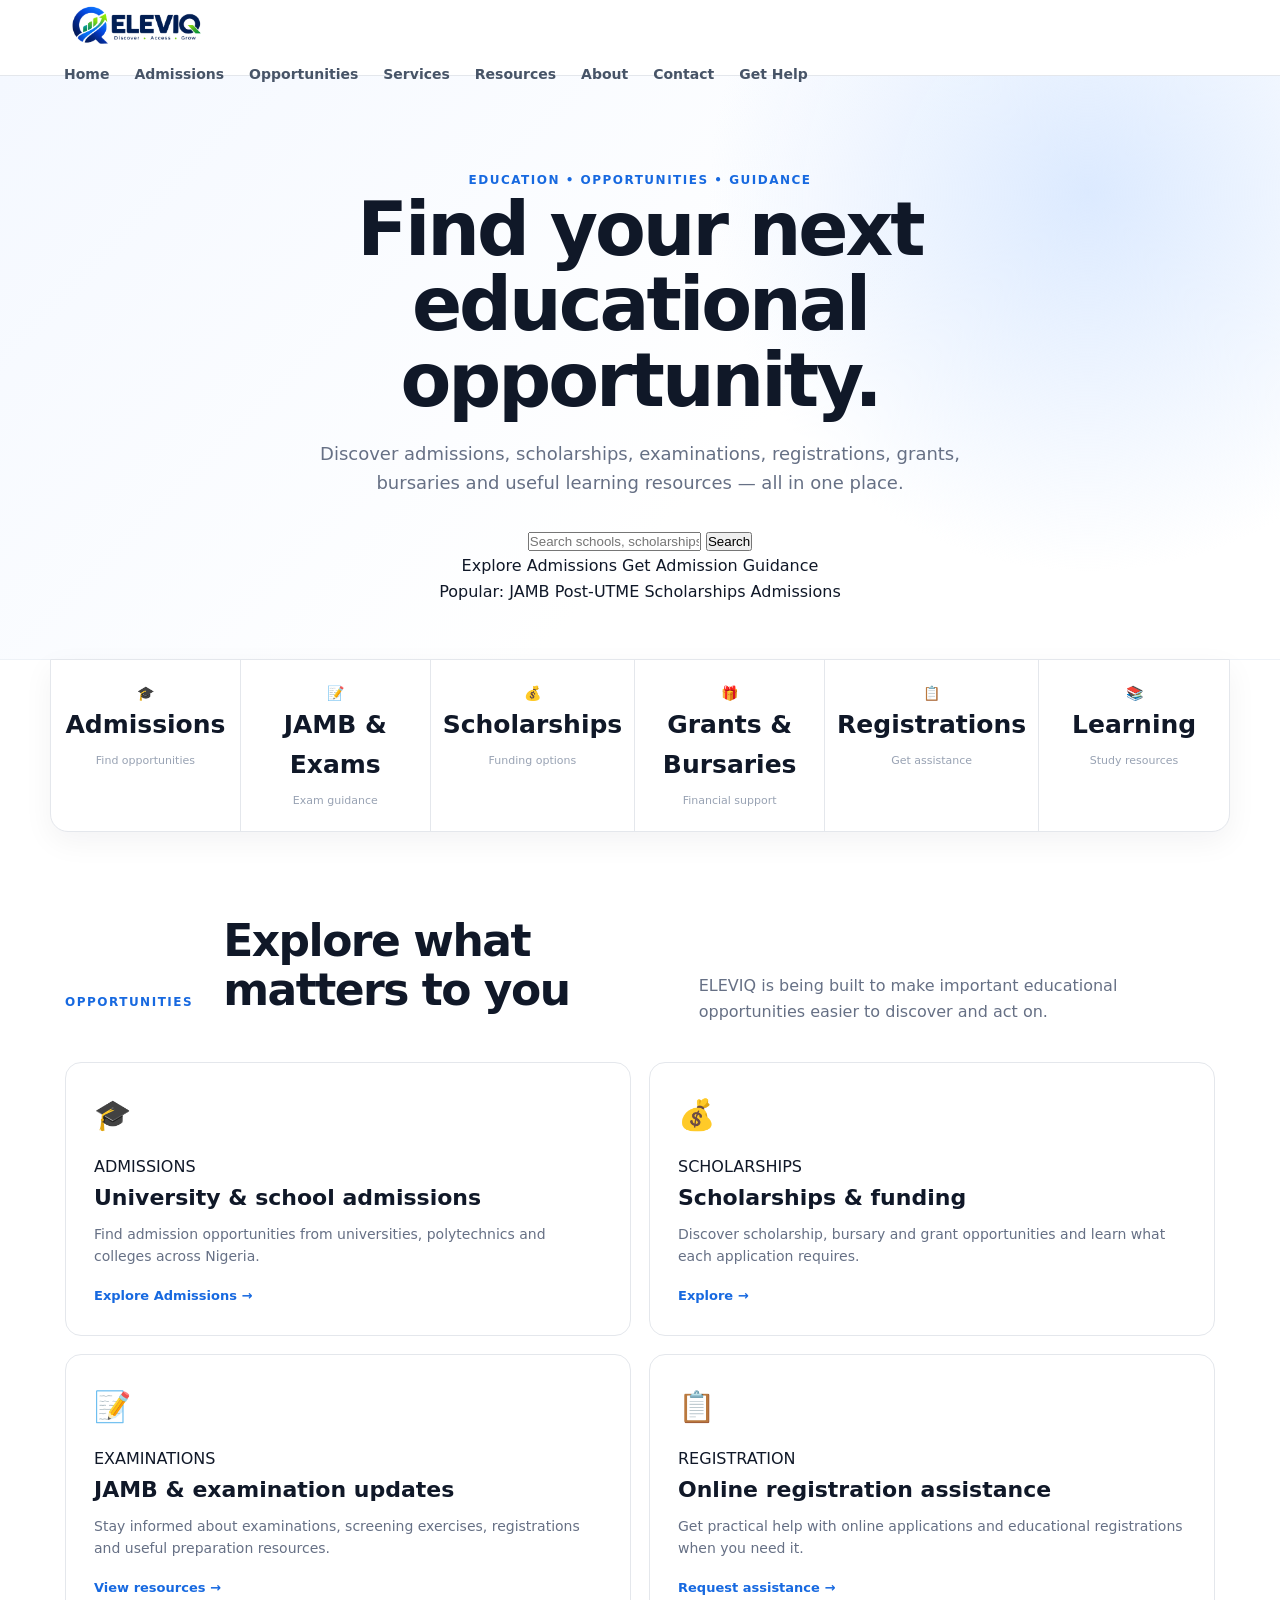
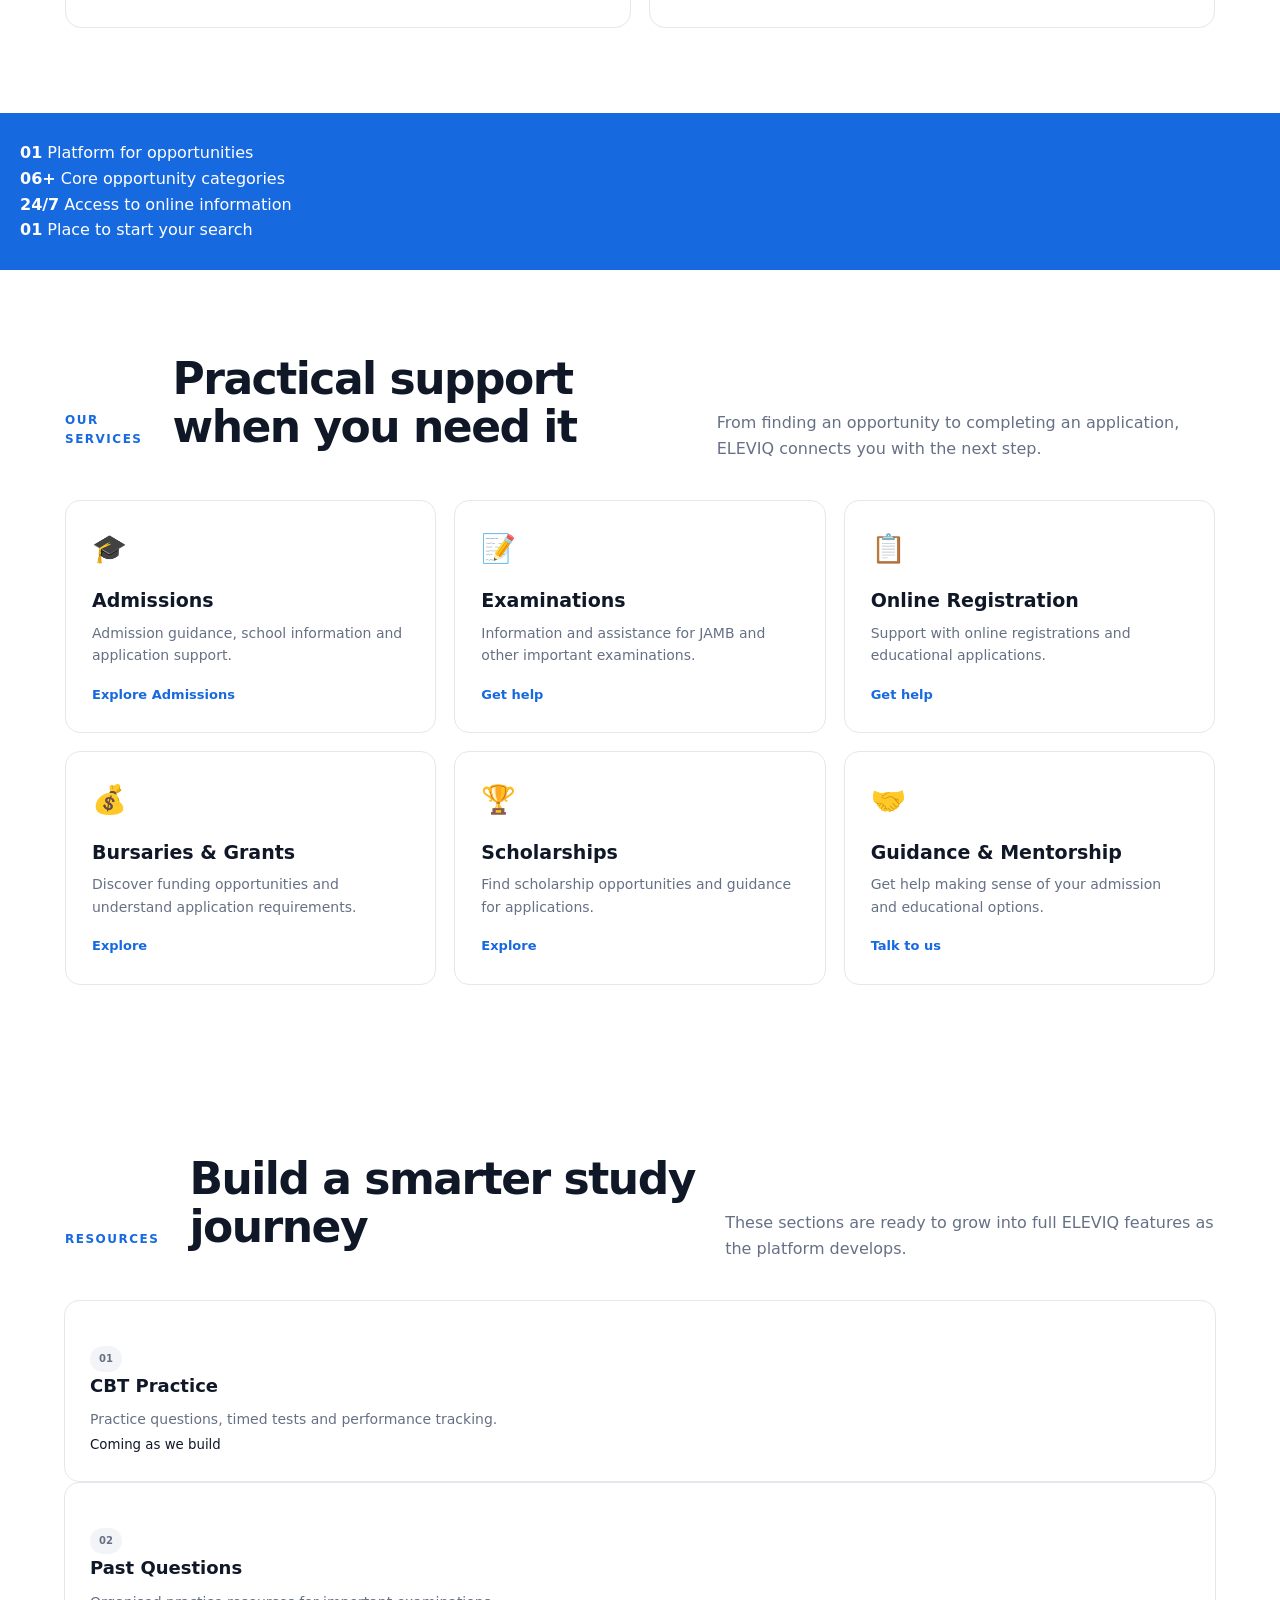
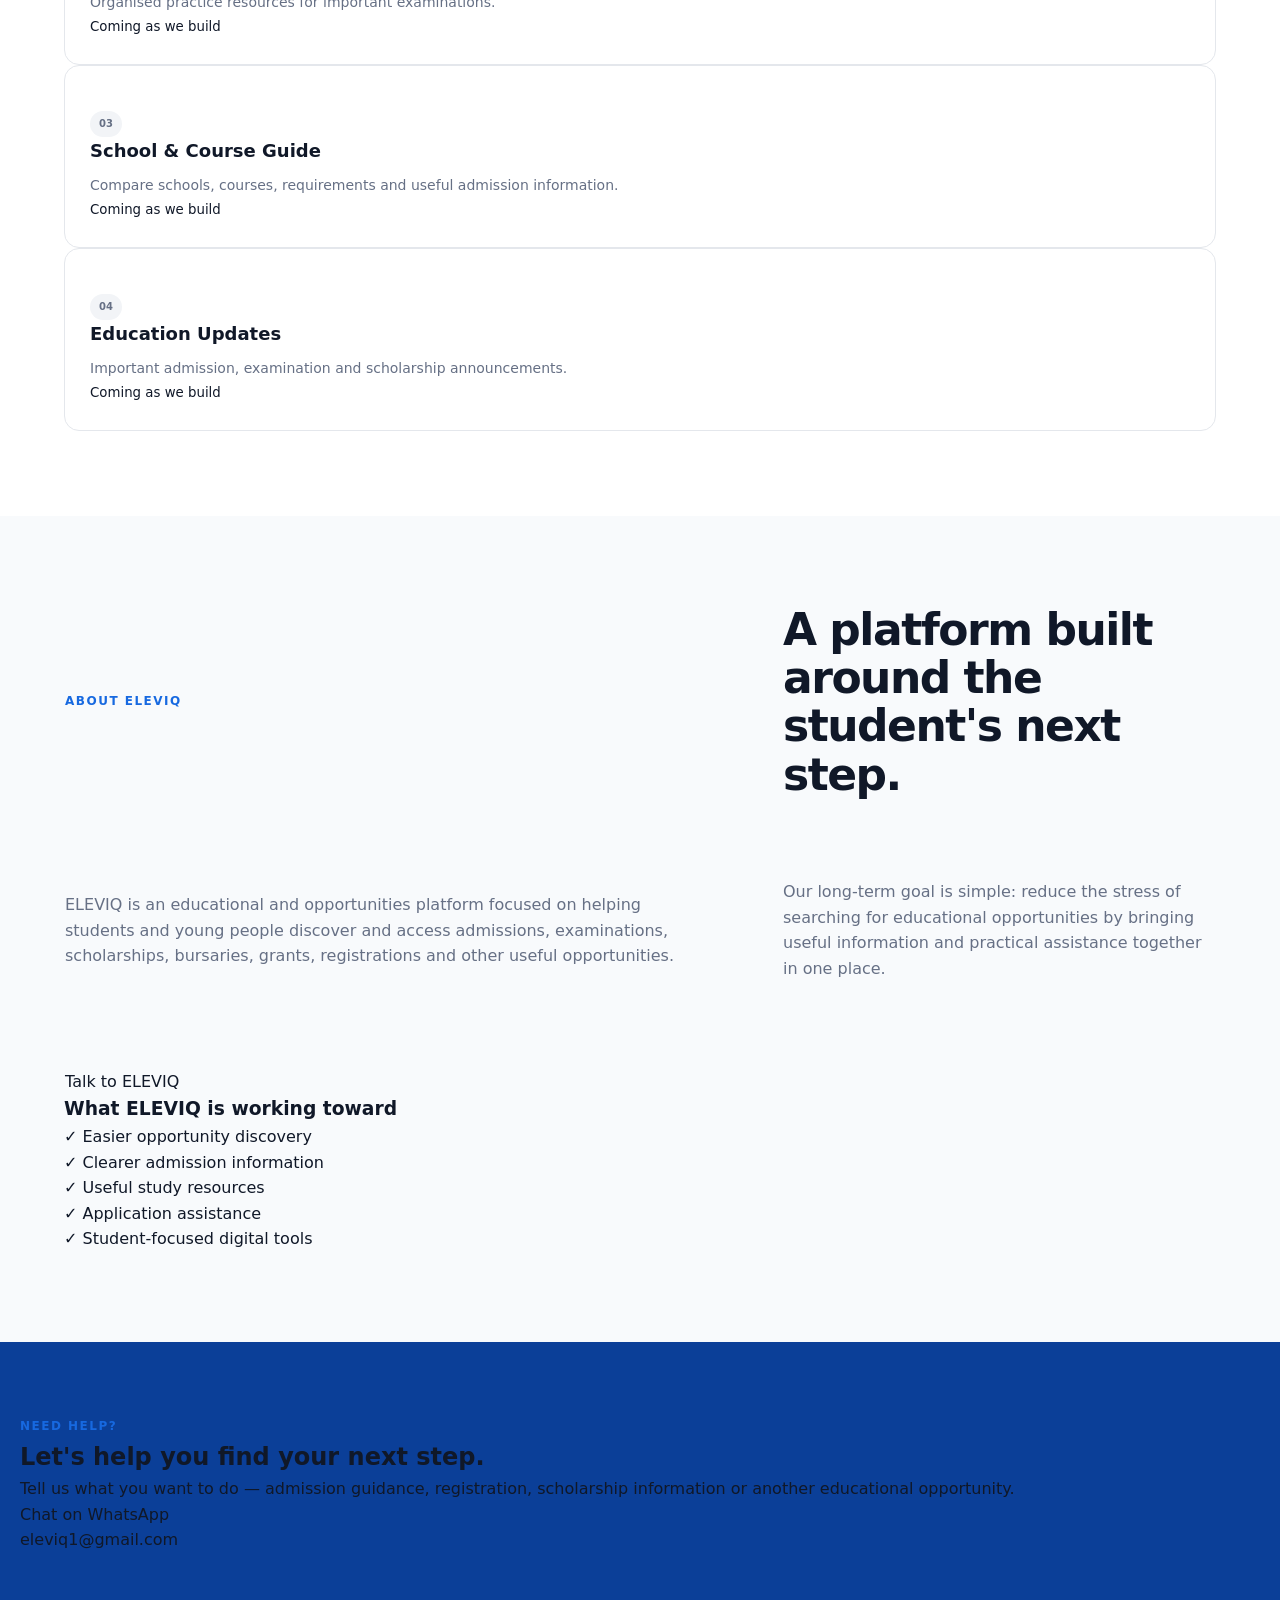
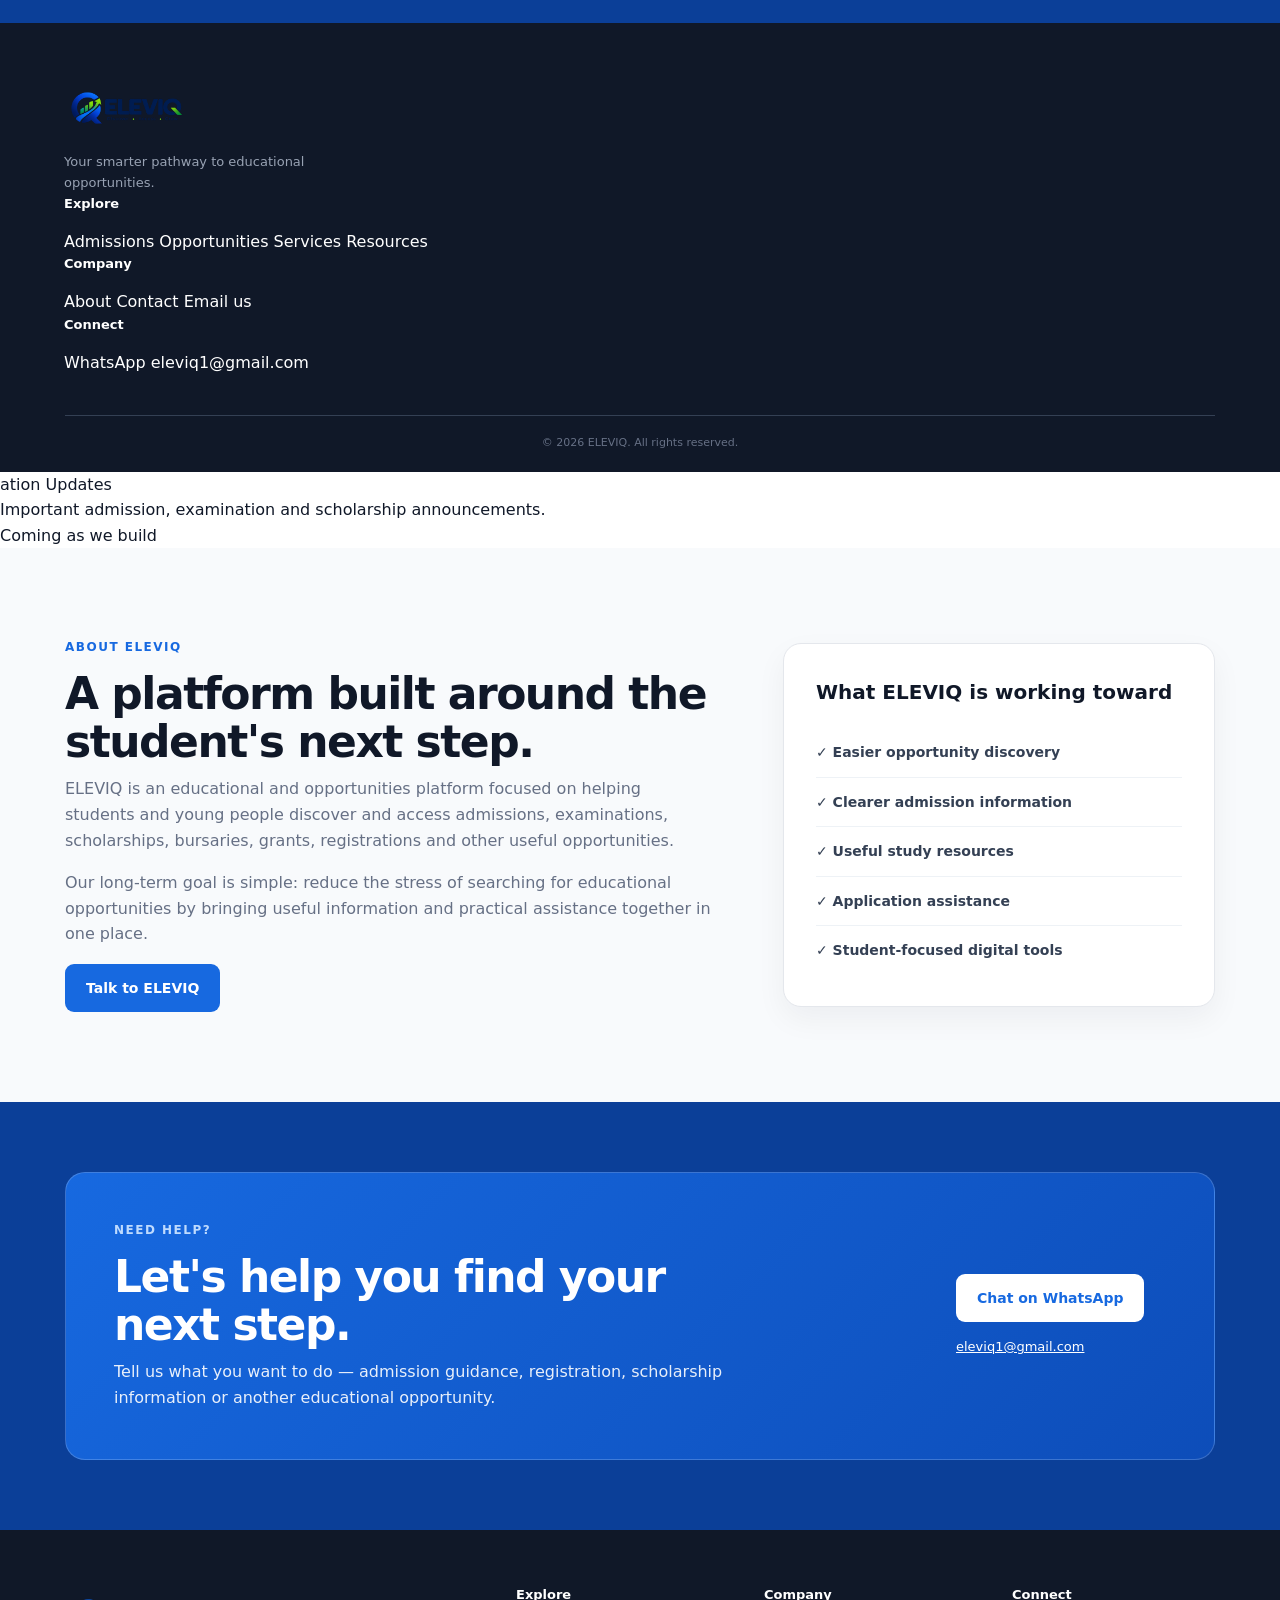
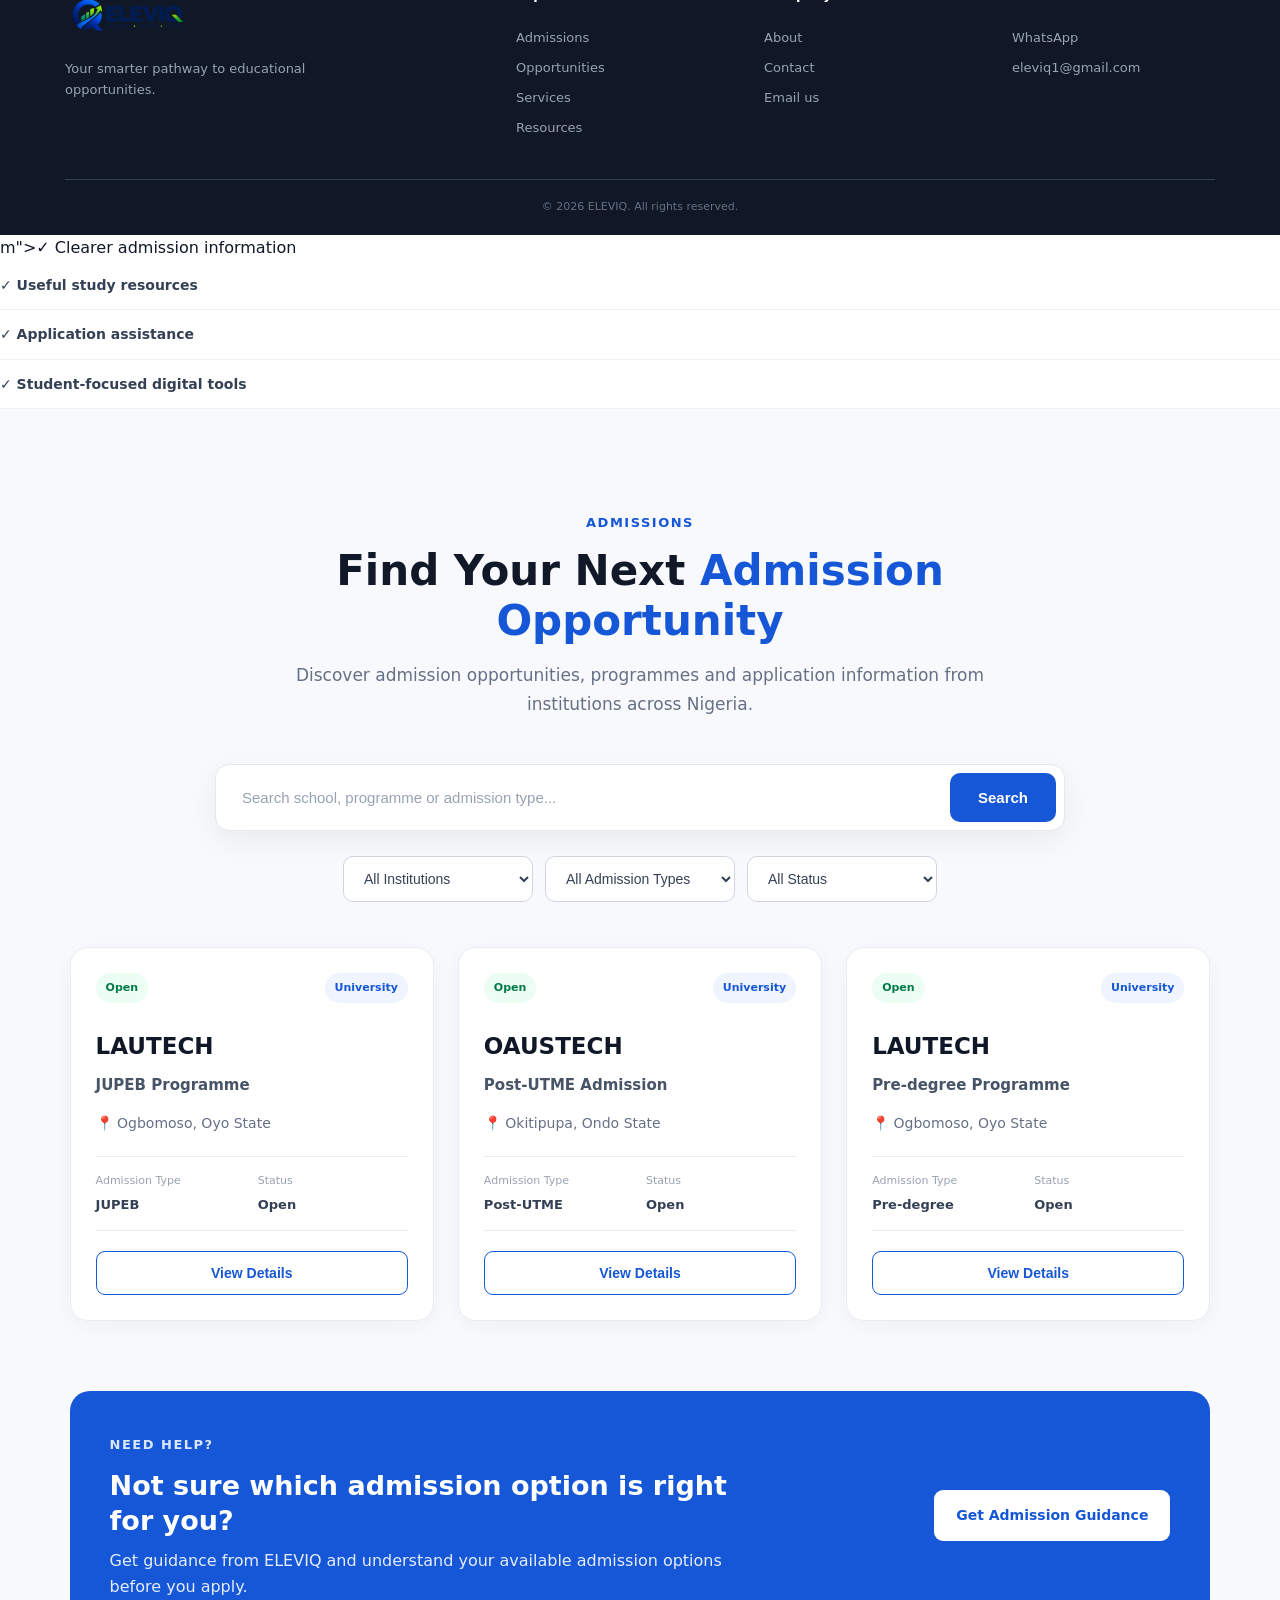
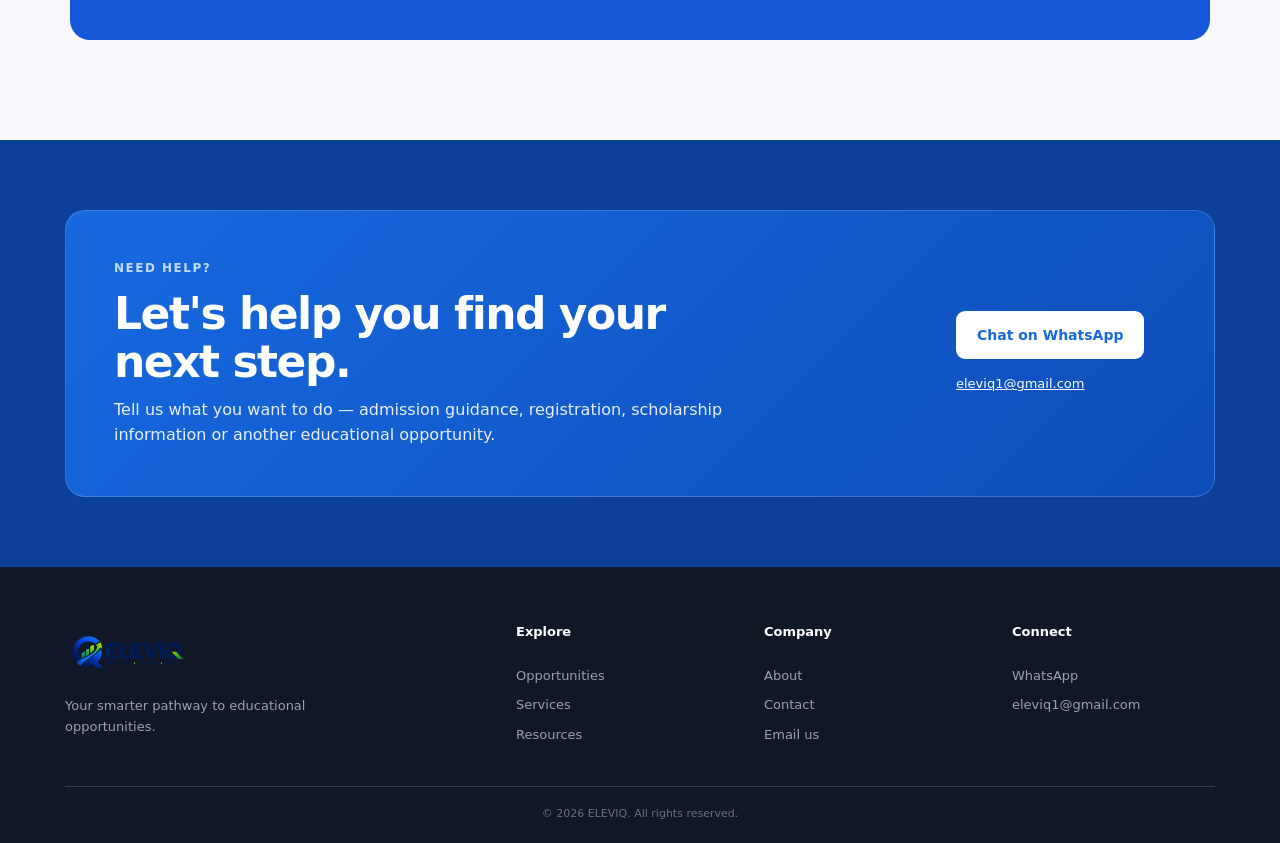
==== commit c43cd752: "Update index.html" ====
--- a/index.html
+++ b/index.html
@@ -1,608 +1,767 @@
-<!DOCTYPE html><html lang="en">
+<!DOCTYPE html>
+<html lang="en">
 <head>
   <meta charset="UTF-8">
-  <meta name="viewport" content="width=device-width, initial-scale=1.0"><meta
-name="description"
-content="ELEVIQ helps students discover admissions, scholarships, examinations, registrations and educational opportunities."
-
-«»
-
-  <meta name="keywords" content="ELEVIQ, Nigeria admissions, scholarships, JAMB, Post-UTME, education, university admissions">  <title>ELEVIQ | Your Smarter Pathway to Opportunities</title>  <link rel="stylesheet" href="style.css">
-</head><body><!-- =========================
-     NAVIGATION
-========================= --><header class="navbar">  <a class="logo" href="index.html#home" aria-label="ELEVIQ home">
-    <img src="eleviq-logo.png" alt="ELEVIQ">
-  </a>  <nav class="nav-links" id="navLinks"><a href="index.html#home">
-  Home
-</a>
-
-<a href="admissions.html">
-  Admissions
-</a>
-
-<a href="index.html#opportunities">
-  Opportunities
-</a>
-
-<a href="index.html#services">
-  Services
-</a>
-
-<a href="index.html#resources">
-  Resources
-</a>
-
-<a href="index.html#about">
-  About
-</a>
-
-<a href="index.html#contact">
-  Contact
-</a>
-
-  </nav>  <div class="nav-actions"><a class="login-link" href="index.html#contact">
-  Get Help
-</a>
-
-<button
-  class="menu-button"
-  id="menuButton"
-  aria-label="Open menu"
-  aria-expanded="false"
-  type="button"
->
-  ☰
-</button>
-
-  </div></header><main><!-- =========================
-     HERO
-========================= --><section id="home" class="hero">  <div class="hero-content"><div class="eyebrow">
-  EDUCATION • OPPORTUNITIES • GUIDANCE
-</div>
-
-<h1>
-  Find your next
-  <span>educational opportunity.</span>
-</h1>
-
-<p>
-  Discover admissions, scholarships, examinations, registrations,
-  grants, bursaries and useful learning resources — all in one place.
-</p>
-
-
-<!-- SEARCH -->
-
-<form class="search-box" id="siteSearch">
-
-  <span class="search-icon">⌕</span>
-
-  <input
-    id="searchInput"
-    type="search"
-    placeholder="Search schools, scholarships, admissions, courses..."
-    aria-label="Search ELEVIQ"
-  >
-
-  <button type="submit">
-    Search
-  </button>
-
-</form>
-
-
-<!-- HERO BUTTONS -->
-
-<div class="hero-actions">
-
-  <a
-    class="btn primary"
-    href="admissions.html"
-  >
-    Explore Admissions
-  </a>
-
-  <a
-    class="btn secondary"
-    href="https://wa.me/2349011582752?text=Hello%20ELEVIQ%2C%20I%20need%20admission%20guidance."
-    target="_blank"
-    rel="noopener"
-  >
-    Get Admission Guidance
-  </a>
-
-</div>
-
-
-<!-- POPULAR SEARCHES -->
-
-<div class="quick-links">
-
-  <span>Popular:</span>
-
-  <a href="admissions.html">
-    JAMB
-  </a>
-
-  <a href="admissions.html">
-    Post-UTME
-  </a>
-
-  <a href="#opportunities">
-    Scholarships
-  </a>
-
-  <a href="admissions.html">
-    Admissions
-  </a>
-
-</div>
-
-  </div></section><!-- =========================
-     CATEGORY STRIP
-========================= --><section
-  class="category-strip"
-  aria-label="ELEVIQ categories"
->  <a href="admissions.html"><strong>🎓</strong>
-
-<span>Admissions</span>
-
-<small>Find opportunities</small>
-
-  </a>  <a href="#services"><strong>📝</strong>
-
-<span>JAMB & Exams</span>
-
-<small>Exam guidance</small>
-
-  </a>  <a href="#opportunities"><strong>💰</strong>
-
-<span>Scholarships</span>
-
-<small>Funding options</small>
-
-  </a>  <a href="#opportunities"><strong>🎁</strong>
-
-<span>Grants & Bursaries</span>
-
-<small>Financial support</small>
-
-  </a>  <a href="#services"><strong>📋</strong>
-
-<span>Registrations</span>
-
-<small>Get assistance</small>
-
-  </a>  <a href="#resources"><strong>📚</strong>
-
-<span>Learning</span>
-
-<small>Study resources</small>
-
-  </a></section><!-- =========================
-     OPPORTUNITIES
-========================= --><section id="opportunities" class="section">  <div class="section-heading"><div>
-
-  <div class="section-kicker">
-    OPPORTUNITIES
-  </div>
-
-  <h2>
-    Explore what matters to you
-  </h2>
-
-  <p>
-    ELEVIQ is being built to make important educational
-    opportunities easier to discover and act on.
-  </p>
-
-</div>
-
-<a
-  class="text-link"
-  href="#contact"
->
-  Need help? Talk to us →
-</a>
-
-  </div>  <div class="opportunity-grid"><!-- ADMISSIONS -->
-
-<article class="opportunity-card featured">
-
-  <div class="card-icon">
-    🎓
-  </div>
-
-  <span class="tag">
-    ADMISSIONS
-  </span>
-
-  <h3>
-    University & school admissions
-  </h3>
-
-  <p>
-    Find admission opportunities from universities,
-    polytechnics and colleges across Nigeria.
-  </p>
-
-  <a href="admissions.html">
-    Explore Admissions →
-  </a>
-
-</article>
-
-
-<!-- SCHOLARSHIPS -->
-
-<article class="opportunity-card">
-
-  <div class="card-icon">
-    💰
-  </div>
-
-  <span class="tag green">
-    SCHOLARSHIPS
-  </span>
-
-  <h3>
-    Scholarships & funding
-  </h3>
-
-  <p>
-    Discover scholarship, bursary and grant opportunities
-    and learn what each application requires.
-  </p>
-
-  <a href="#contact">
-    Explore →
-  </a>
-
-</article>
-
-
-<!-- EXAMINATIONS -->
-
-<article class="opportunity-card">
-
-  <div class="card-icon">
-    📝
-  </div>
-
-  <span class="tag purple">
-    EXAMINATIONS
-  </span>
-
-  <h3>
-    JAMB & examination updates
-  </h3>
-
-  <p>
-    Stay informed about examinations, screening exercises,
-    registrations and useful preparation resources.
-  </p>
-
-  <a href="#resources">
-    View resources →
-  </a>
-
-</article>
-
-
-<!-- REGISTRATION -->
-
-<article class="opportunity-card">
-
-  <div class="card-icon">
-    📋
-  </div>
-
-  <span class="tag orange">
-    REGISTRATION
-  </span>
-
-  <h3>
-    Online registration assistance
-  </h3>
-
-  <p>
-    Get practical help with online applications and
-    educational registrations when you need it.
-  </p>
-
-  <a
-    href="https://wa.me/2349011582752?text=Hello%20ELEVIQ%2C%20I%20need%20help%20with%20an%20online%20registration."
-    target="_blank"
-    rel="noopener"
-  >
-    Request assistance →
-  </a>
-
-</article>
-
-  </div></section><!-- =========================
-     STATS
-========================= --><section class="stats-section">  <div class="stats-inner"><div>
-  <strong>01</strong>
-  <span>Platform for opportunities</span>
-</div>
-
-<div>
-  <strong>06+</strong>
-  <span>Core opportunity categories</span>
-</div>
-
-<div>
-  <strong>24/7</strong>
-  <span>Access to online information</span>
-</div>
-
-<div>
-  <strong>1</strong>
-  <span>Place to start your search</span>
-</div>
-
-  </div></section><!-- =========================
-     SERVICES
-========================= --><section
-  id="services"
-  class="section light"
->  <div class="section-heading centered"><div>
-
-  <div class="section-kicker">
-    OUR SERVICES
-  </div>
-
-  <h2>
-    Practical support when you need it
-  </h2>
-
-  <p>
-    From finding an opportunity to completing an application,
-    ELEVIQ connects you with the next step.
-  </p>
-
-</div>
-
-  </div>  <div class="services-grid"><!-- ADMISSIONS -->
-
-<article class="service-card">
-
-  <span>🎓</span>
-
-  <h3>
-    Admissions
-  </h3>
-
-  <p>
-    Admission guidance, school information and
-    application support.
-  </p>
-
-  <a href="admissions.html">
-    Explore Admissions
-  </a>
-
-</article>
-
-
-<!-- EXAMINATIONS -->
-
-<article class="service-card">
-
-  <span>📝</span>
-
-  <h3>
-    Examinations
-  </h3>
-
-  <p>
-    Information and assistance for JAMB and other
-    important examinations.
-  </p>
-
-  <a
-    href="https://wa.me/2349011582752?text=Hello%20ELEVIQ%2C%20I%20need%20examination%20guidance."
-    target="_blank"
-    rel="noopener"
-  >
-    Get help
-  </a>
-
-</article>
-
-
-<!-- ONLINE REGISTRATION -->
-
-<article class="service-card">
-
-  <span>📋</span>
-
-  <h3>
-    Online Registration
-  </h3>
-
-  <p>
-    Support with online registrations and educational
-    applications.
-  </p>
-
-  <a
-    href="https://wa.me/2349011582752?text=Hello%20ELEVIQ%2C%20I%20need%20online%20registration%20assistance."
-    target="_blank"
-    rel="noopener"
-  >
-    Get help
-  </a>
-
-</article>
-
-
-<!-- BURSARIES -->
-
-<article class="service-card">
-
-  <span>💰</span>
-
-  <h3>
-    Bursaries & Grants
-  </h3>
-
-  <p>
-    Discover funding opportunities and understand
-    application requirements.
-  </p>
-
-  <a href="#opportunities">
-    Explore
-  </a>
-
-</article>
-
-
-<!-- SCHOLARSHIPS -->
-
-<article class="service-card">
-
-  <span>🏆</span>
-
-  <h3>
-    Scholarships
-  </h3>
-
-  <p>
-    Find scholarship opportunities and guidance
-    for applications.
-  </p>
-
-  <a href="#opportunities">
-    Explore
-  </a>
-
-</article>
-
-
-<!-- GUIDANCE -->
-
-<article class="service-card">
-
-  <span>🤝</span>
-
-  <h3>
-    Guidance & Mentorship
-  </h3>
-
-  <p>
-    Get help making sense of your admission and
-    educational options.
-  </p>
-
-  <a
-    href="https://wa.me/2349011582752?text=Hello%20ELEVIQ%2C%20I%20need%20educational%20guidance%20and%20mentorship."
-    target="_blank"
-    rel="noopener"
-  >
-    Talk to us
-  </a>
-
-</article>
-
-  </div></section><!-- =========================
-     RESOURCES
-========================= --><section
-  id="resources"
-  class="section"
->  <div class="section-heading"><div>
-
-  <div class="section-kicker">
-    RESOURCES
-  </div>
-
-  <h2>
-    Build a smarter study journey
-  </h2>
-
-  <p>
-    These sections are ready to grow into full ELEVIQ
-    features as the platform develops.
-  </p>
-
-</div>
-
-  </div>  <div class="resource-grid"><article class="resource-card">
-
-  <div class="resource-number">
-    01
-  </div>
-
-  <h3>
-    CBT Practice
-  </h3>
-
-  <p>
-    Practice questions, timed tests and
-    performance tracking.
-  </p>
-
-  <span>
-    Coming as we build
-  </span>
-
-</article>
-
-
-<article class="resource-card">
-
-  <div class="resource-number">
-    02
-  </div>
-
-  <h3>
-    Past Questions
-  </h3>
-
-  <p>
-    Organised practice resources for important
-    examinations.
-  </p>
-
-  <span>
-    Coming as we build
-  </span>
-
-</article>
-
-
-<article class="resource-card">
-
-  <div class="resource-number">
-    03
-  </div>
-
-  <h3>
-    School & Course Guide
-  </h3>
-
-  <p>
-    Compare schools, courses, requirements and
-    useful admission information.
-  </p>
-
-  <span>
-    Coming as we build
-  </span>
-
-</article>
-
-
-<article class="resource-card">
-
-  <div class="resource-number">
-    04
-  </div>
-
-  <h3>
-    Education Updates
+  <meta name="viewport" content="width=device-width, initial-scale=1.0">
+
+  <title>ELEVIQ | Your Smarter Pathway to Opportunities</title>
+
+  <meta name="description"
+        content="Discover admissions, scholarships, examinations, registrations, grants, bursaries and useful learning resources with ELEVIQ.">
+
+  <link rel="stylesheet" href="style.css">
+</head>
+
+<body>
+
+  <!-- ================= NAVBAR ================= -->
+  <header class="navbar">
+    <div class="nav-container">
+
+      <a href="index.html#home" class="logo">
+        <img src="eleviq-logo.png" alt="ELEVIQ Logo">
+      </a>
+
+      <button
+        class="menu-button"
+        id="menuButton"
+        aria-label="Open menu"
+        aria-expanded="false"
+        onclick="toggleMenu()">
+        ☰
+      </button>
+
+      <nav class="nav-links" id="navLinks">
+        <a href="index.html#home">Home</a>
+        <a href="admissions.html">Admissions</a>
+        <a href="index.html#opportunities">Opportunities</a>
+        <a href="index.html#services">Services</a>
+        <a href="index.html#resources">Resources</a>
+        <a href="index.html#about">About</a>
+        <a href="index.html#contact">Contact</a>
+
+        <a
+          href="https://wa.me/2349011582752"
+          class="nav-help"
+          target="_blank">
+          Get Help
+        </a>
+      </nav>
+
+    </div>
+  </header>
+
+
+  <!-- ================= HERO ================= -->
+  <main>
+
+    <section class="hero" id="home">
+
+      <div class="hero-content">
+
+        <span class="eyebrow">
+          EDUCATION • OPPORTUNITIES • GUIDANCE
+        </span>
+
+        <h1>
+          Find your next educational opportunity.
+        </h1>
+
+        <p>
+          Discover admissions, scholarships, examinations,
+          registrations, grants, bursaries and useful learning
+          resources — all in one place.
+        </p>
+
+        <div class="hero-search">
+          <input
+            type="text"
+            placeholder="Search schools, scholarships, admissions, courses..."
+            aria-label="Search">
+
+          <button type="button">
+            Search
+          </button>
+        </div>
+
+        <div class="hero-buttons">
+
+          <a href="admissions.html" class="btn-primary">
+            Explore Admissions
+          </a>
+
+          <a
+            href="https://wa.me/2349011582752"
+            class="btn-secondary"
+            target="_blank">
+            Get Admission Guidance
+          </a>
+
+        </div>
+
+        <div class="popular-links">
+          <span>Popular:</span>
+
+          <a href="admissions.html">JAMB</a>
+          <a href="admissions.html">Post-UTME</a>
+          <a href="#opportunities">Scholarships</a>
+          <a href="admissions.html">Admissions</a>
+        </div>
+
+      </div>
+
+    </section>
+
+
+    <!-- ================= CATEGORY STRIP ================= -->
+    <section class="category-strip">
+
+      <a href="admissions.html" class="category-card">
+        <span>🎓</span>
+        <strong>Admissions</strong>
+        <small>Find opportunities</small>
+      </a>
+
+      <a href="#resources" class="category-card">
+        <span>📝</span>
+        <strong>JAMB & Exams</strong>
+        <small>Exam guidance</small>
+      </a>
+
+      <a href="#opportunities" class="category-card">
+        <span>💰</span>
+        <strong>Scholarships</strong>
+        <small>Funding options</small>
+      </a>
+
+      <a href="#opportunities" class="category-card">
+        <span>🎁</span>
+        <strong>Grants & Bursaries</strong>
+        <small>Financial support</small>
+      </a>
+
+      <a href="#services" class="category-card">
+        <span>📋</span>
+        <strong>Registrations</strong>
+        <small>Get assistance</small>
+      </a>
+
+      <a href="#resources" class="category-card">
+        <span>📚</span>
+        <strong>Learning</strong>
+        <small>Study resources</small>
+      </a>
+
+    </section>
+
+
+    <!-- ================= OPPORTUNITIES ================= -->
+    <section class="section" id="opportunities">
+
+      <div class="section-heading">
+
+        <span class="eyebrow">
+          OPPORTUNITIES
+        </span>
+
+        <h2>
+          Explore what matters to you
+        </h2>
+
+        <p>
+          ELEVIQ is being built to make important educational
+          opportunities easier to discover and act on.
+        </p>
+
+      </div>
+
+
+      <div class="opportunity-grid">
+
+        <!-- ADMISSIONS -->
+        <article class="opportunity-card">
+
+          <div class="card-icon">🎓</div>
+
+          <span class="card-label">
+            ADMISSIONS
+          </span>
+
+          <h3>
+            University & school admissions
+          </h3>
+
+          <p>
+            Find admission opportunities from universities,
+            polytechnics and colleges across Nigeria.
+          </p>
+
+          <a href="admissions.html">
+            Explore Admissions →
+          </a>
+
+        </article>
+
+
+        <!-- SCHOLARSHIPS -->
+        <article class="opportunity-card">
+
+          <div class="card-icon">💰</div>
+
+          <span class="card-label">
+            SCHOLARSHIPS
+          </span>
+
+          <h3>
+            Scholarships & funding
+          </h3>
+
+          <p>
+            Discover scholarship, bursary and grant opportunities
+            and learn what each application requires.
+          </p>
+
+          <a href="#contact">
+            Explore →
+          </a>
+
+        </article>
+
+
+        <!-- EXAMS -->
+        <article class="opportunity-card">
+
+          <div class="card-icon">📝</div>
+
+          <span class="card-label">
+            EXAMINATIONS
+          </span>
+
+          <h3>
+            JAMB & examination updates
+          </h3>
+
+          <p>
+            Stay informed about examinations, screening exercises,
+            registrations and useful preparation resources.
+          </p>
+
+          <a href="#resources">
+            View resources →
+          </a>
+
+        </article>
+
+
+        <!-- REGISTRATION -->
+        <article class="opportunity-card">
+
+          <div class="card-icon">📋</div>
+
+          <span class="card-label">
+            REGISTRATION
+          </span>
+
+          <h3>
+            Online registration assistance
+          </h3>
+
+          <p>
+            Get practical help with online applications and
+            educational registrations when you need it.
+          </p>
+
+          <a
+            href="https://wa.me/2349011582752"
+            target="_blank">
+            Request assistance →
+          </a>
+
+        </article>
+
+      </div>
+
+    </section>
+
+
+    <!-- ================= STATS ================= -->
+    <section class="stats-section">
+
+      <div class="stat">
+        <strong>01</strong>
+        <span>Platform for opportunities</span>
+      </div>
+
+      <div class="stat">
+        <strong>06+</strong>
+        <span>Core opportunity categories</span>
+      </div>
+
+      <div class="stat">
+        <strong>24/7</strong>
+        <span>Access to online information</span>
+      </div>
+
+      <div class="stat">
+        <strong>01</strong>
+        <span>Place to start your search</span>
+      </div>
+
+    </section>
+
+
+    <!-- ================= SERVICES ================= -->
+    <section class="section" id="services">
+
+      <div class="section-heading">
+
+        <span class="eyebrow">
+          OUR SERVICES
+        </span>
+
+        <h2>
+          Practical support when you need it
+        </h2>
+
+        <p>
+          From finding an opportunity to completing an application,
+          ELEVIQ connects you with the next step.
+        </p>
+
+      </div>
+
+
+      <div class="services-grid">
+
+        <article class="service-card">
+
+          <span>🎓</span>
+
+          <h3>
+            Admissions
+          </h3>
+
+          <p>
+            Admission guidance, school information and
+            application support.
+          </p>
+
+          <a href="admissions.html">
+            Explore Admissions
+          </a>
+
+        </article>
+
+
+        <article class="service-card">
+
+          <span>📝</span>
+
+          <h3>
+            Examinations
+          </h3>
+
+          <p>
+            Information and assistance for JAMB and other
+            important examinations.
+          </p>
+
+          <a
+            href="https://wa.me/2349011582752"
+            target="_blank">
+            Get help
+          </a>
+
+        </article>
+
+
+        <article class="service-card">
+
+          <span>📋</span>
+
+          <h3>
+            Online Registration
+          </h3>
+
+          <p>
+            Support with online registrations and educational
+            applications.
+          </p>
+
+          <a
+            href="https://wa.me/2349011582752"
+            target="_blank">
+            Get help
+          </a>
+
+        </article>
+
+
+        <article class="service-card">
+
+          <span>💰</span>
+
+          <h3>
+            Bursaries & Grants
+          </h3>
+
+          <p>
+            Discover funding opportunities and understand
+            application requirements.
+          </p>
+
+          <a href="#opportunities">
+            Explore
+          </a>
+
+        </article>
+
+
+        <article class="service-card">
+
+          <span>🏆</span>
+
+          <h3>
+            Scholarships
+          </h3>
+
+          <p>
+            Find scholarship opportunities and guidance
+            for applications.
+          </p>
+
+          <a href="#opportunities">
+            Explore
+          </a>
+
+        </article>
+
+
+        <article class="service-card">
+
+          <span>🤝</span>
+
+          <h3>
+            Guidance & Mentorship
+          </h3>
+
+          <p>
+            Get help making sense of your admission and
+            educational options.
+          </p>
+
+          <a
+            href="https://wa.me/2349011582752"
+            target="_blank">
+            Talk to us
+          </a>
+
+        </article>
+
+      </div>
+
+    </section>
+
+
+    <!-- ================= RESOURCES ================= -->
+    <section class="section" id="resources">
+
+      <div class="section-heading">
+
+        <span class="eyebrow">
+          RESOURCES
+        </span>
+
+        <h2>
+          Build a smarter study journey
+        </h2>
+
+        <p>
+          These sections are ready to grow into full ELEVIQ
+          features as the platform develops.
+        </p>
+
+      </div>
+
+
+      <div class="resources-grid">
+
+        <article class="resource-card">
+          <span>01</span>
+          <h3>CBT Practice</h3>
+          <p>
+            Practice questions, timed tests and
+            performance tracking.
+          </p>
+          <small>Coming as we build</small>
+        </article>
+
+
+        <article class="resource-card">
+          <span>02</span>
+          <h3>Past Questions</h3>
+          <p>
+            Organised practice resources for important
+            examinations.
+          </p>
+          <small>Coming as we build</small>
+        </article>
+
+
+        <article class="resource-card">
+          <span>03</span>
+          <h3>School & Course Guide</h3>
+          <p>
+            Compare schools, courses, requirements and
+            useful admission information.
+          </p>
+          <small>Coming as we build</small>
+        </article>
+
+
+        <article class="resource-card">
+          <span>04</span>
+          <h3>Education Updates</h3>
+          <p>
+            Important admission, examination and scholarship
+            announcements.
+          </p>
+          <small>Coming as we build</small>
+        </article>
+
+      </div>
+
+    </section>
+
+
+    <!-- ================= ABOUT ================= -->
+    <section class="section about-section" id="about">
+
+      <div class="about-content">
+
+        <span class="eyebrow">
+          ABOUT ELEVIQ
+        </span>
+
+        <h2>
+          A platform built around the student's next step.
+        </h2>
+
+        <p>
+          ELEVIQ is an educational and opportunities platform
+          focused on helping students and young people discover
+          and access admissions, examinations, scholarships,
+          bursaries, grants, registrations and other useful
+          opportunities.
+        </p>
+
+        <p>
+          Our long-term goal is simple: reduce the stress of
+          searching for educational opportunities by bringing
+          useful information and practical assistance together
+          in one place.
+        </p>
+
+        <a
+          href="https://wa.me/2349011582752"
+          target="_blank"
+          class="btn-primary">
+          Talk to ELEVIQ
+        </a>
+
+      </div>
+
+
+      <div class="about-list">
+
+        <h3>
+          What ELEVIQ is working toward
+        </h3>
+
+        <p>✓ Easier opportunity discovery</p>
+        <p>✓ Clearer admission information</p>
+        <p>✓ Useful study resources</p>
+        <p>✓ Application assistance</p>
+        <p>✓ Student-focused digital tools</p>
+
+      </div>
+
+    </section>
+
+
+    <!-- ================= CONTACT ================= -->
+    <section class="contact-section" id="contact">
+
+      <div class="contact-content">
+
+        <span class="eyebrow">
+          NEED HELP?
+        </span>
+
+        <h2>
+          Let's help you find your next step.
+        </h2>
+
+        <p>
+          Tell us what you want to do — admission guidance,
+          registration, scholarship information or another
+          educational opportunity.
+        </p>
+
+        <a
+          href="https://wa.me/2349011582752"
+          class="btn-primary"
+          target="_blank">
+          Chat on WhatsApp
+        </a>
+
+        <p class="email">
+          eleviq1@gmail.com
+        </p>
+
+      </div>
+
+    </section>
+
+  </main>
+
+
+  <!-- ================= FOOTER ================= -->
+  <footer class="footer">
+
+    <div class="footer-container">
+
+      <div class="footer-brand">
+
+        <a href="index.html#home" class="footer-logo">
+          <img
+            src="eleviq-logo.png"
+            alt="ELEVIQ">
+        </a>
+
+        <p>
+          Your smarter pathway to educational opportunities.
+        </p>
+
+      </div>
+
+
+      <div class="footer-column">
+
+        <h4>Explore</h4>
+
+        <a href="admissions.html">
+          Admissions
+        </a>
+
+        <a href="#opportunities">
+          Opportunities
+        </a>
+
+        <a href="#services">
+          Services
+        </a>
+
+        <a href="#resources">
+          Resources
+        </a>
+
+      </div>
+
+
+      <div class="footer-column">
+
+        <h4>Company</h4>
+
+        <a href="#about">
+          About
+        </a>
+
+        <a href="#contact">
+          Contact
+        </a>
+
+        <a href="mailto:eleviq1@gmail.com">
+          Email us
+        </a>
+
+      </div>
+
+
+      <div class="footer-column">
+
+        <h4>Connect</h4>
+
+        <a
+          href="https://wa.me/2349011582752"
+          target="_blank">
+          WhatsApp
+        </a>
+
+        <a href="mailto:eleviq1@gmail.com">
+          eleviq1@gmail.com
+        </a>
+
+      </div>
+
+    </div>
+
+
+    <div class="footer-bottom">
+      © 2026 ELEVIQ. All rights reserved.
+    </div>
+
+  </footer>
+
+
+  <!-- ================= JAVASCRIPT ================= -->
+  <script>
+
+    function toggleMenu(force) {
+
+      const navLinks =
+        document.getElementById("navLinks");
+
+      const menuButton =
+        document.getElementById("menuButton");
+
+      const shouldOpen =
+        typeof force === "boolean"
+          ? force
+          : !navLinks.classList.contains("active");
+
+      navLinks.classList.toggle(
+        "active",
+        shouldOpen
+      );
+
+      menuButton.setAttribute(
+        "aria-expanded",
+        String(shouldOpen)
+      );
+
+    }
+
+
+    document
+      .querySelectorAll(".nav-links a")
+      .forEach(function(link) {
+
+        link.addEventListener(
+          "click",
+          function() {
+
+            toggleMenu(false);
+
+          }
+        );
+
+      });
+
+  </script>
+
+</body>
+          </html>ation Updates
   </h3>
 
   <p>
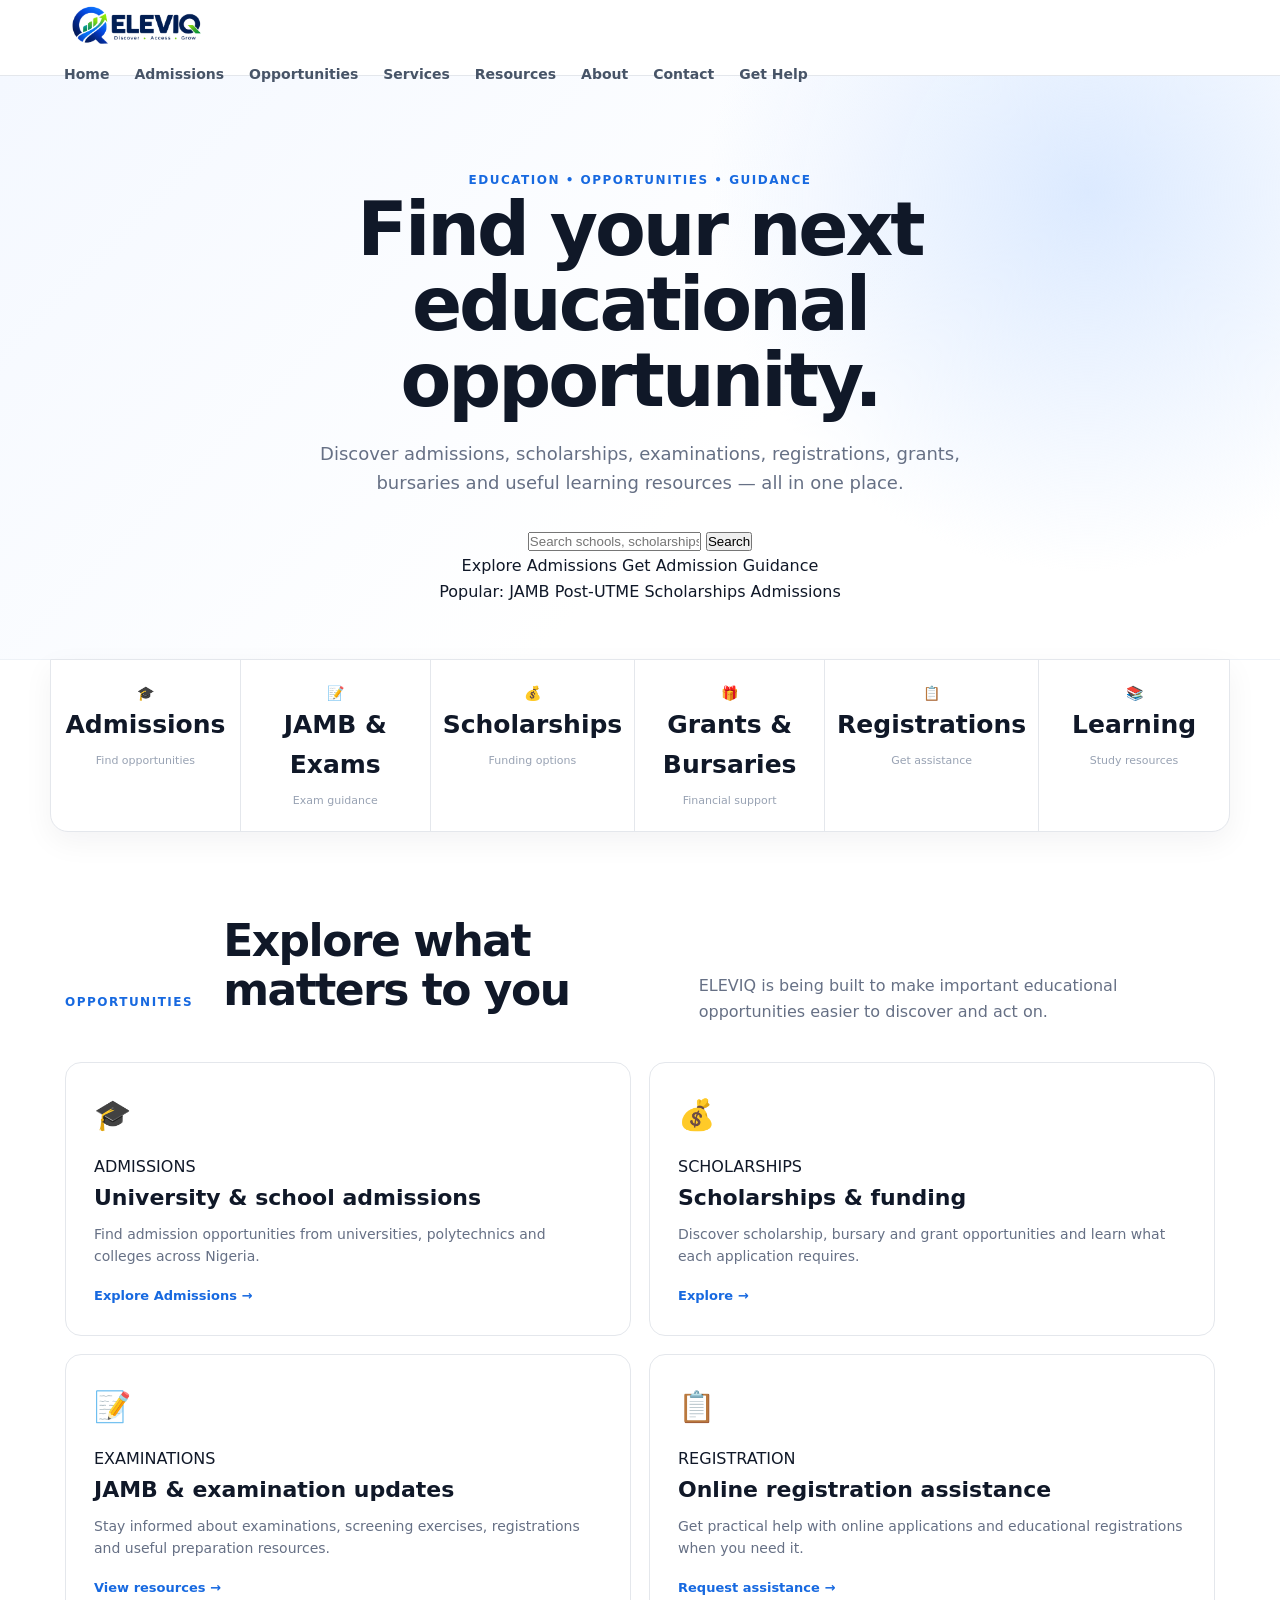
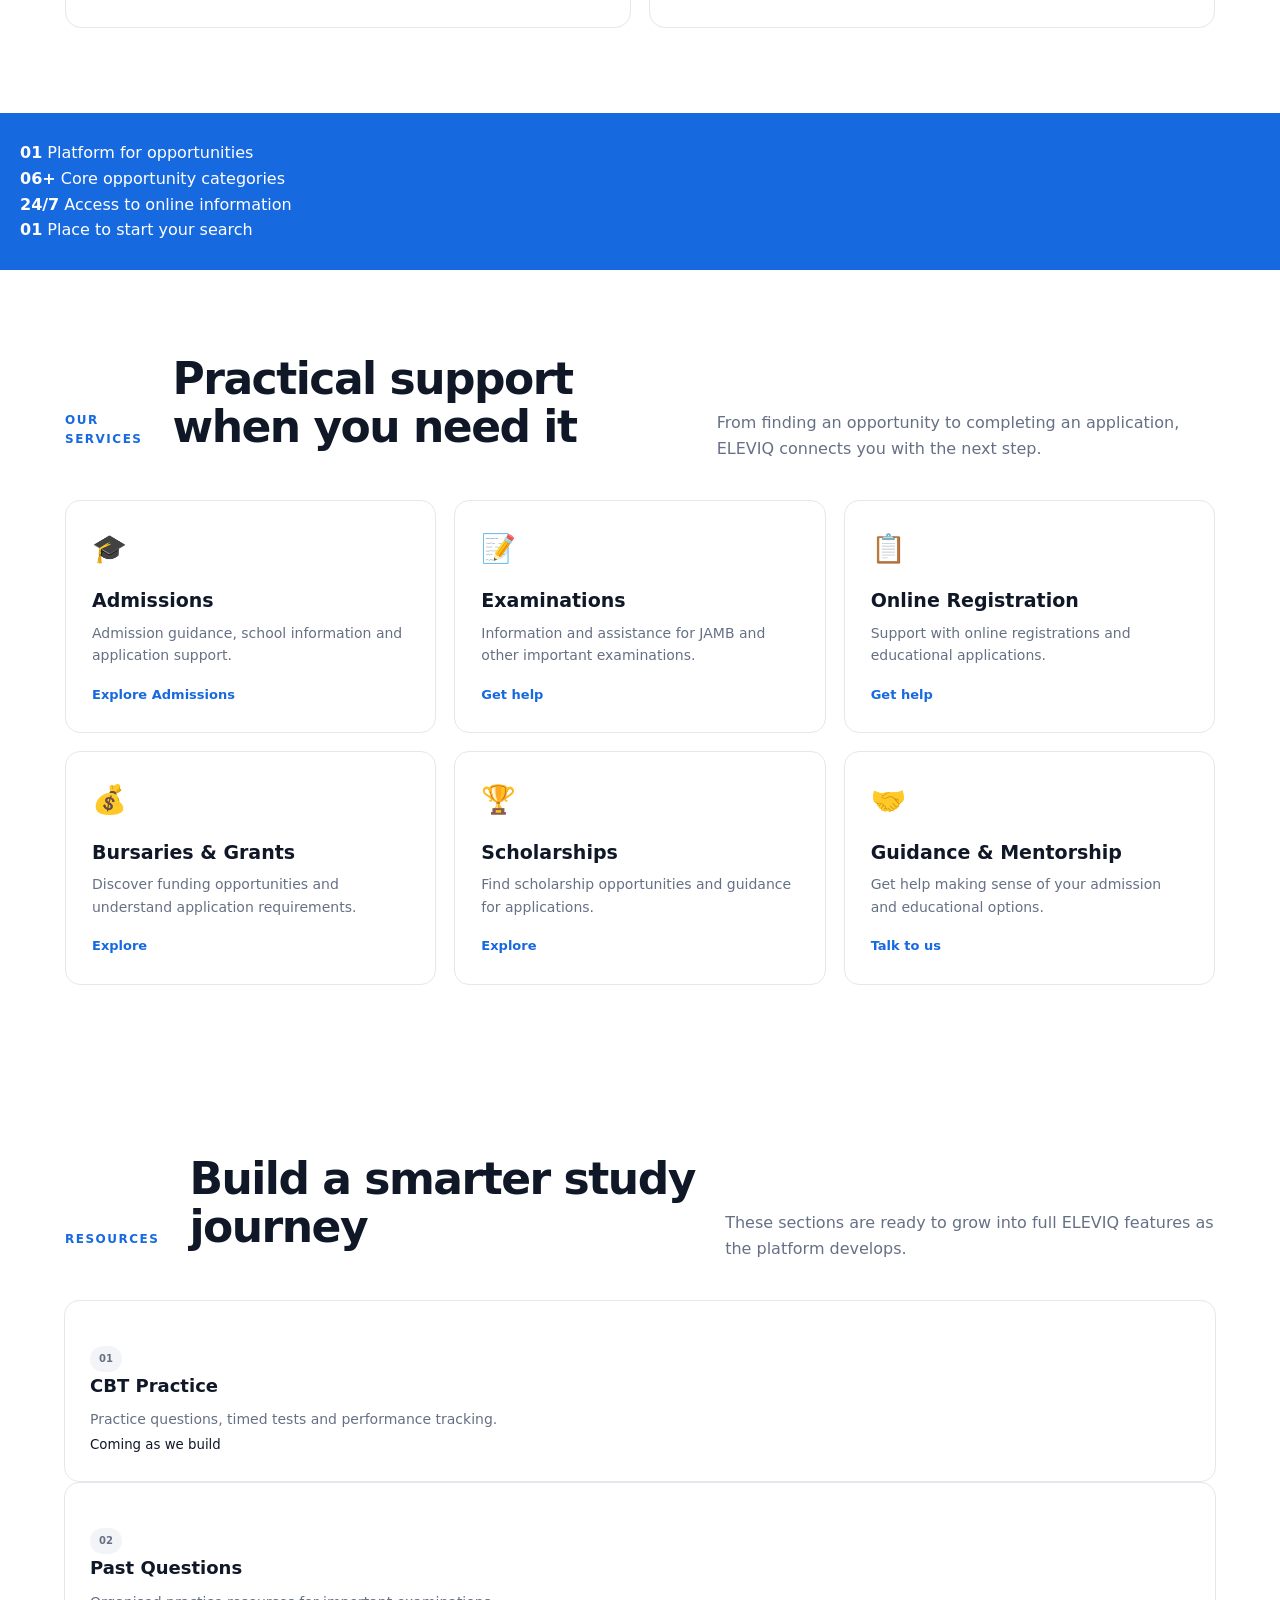
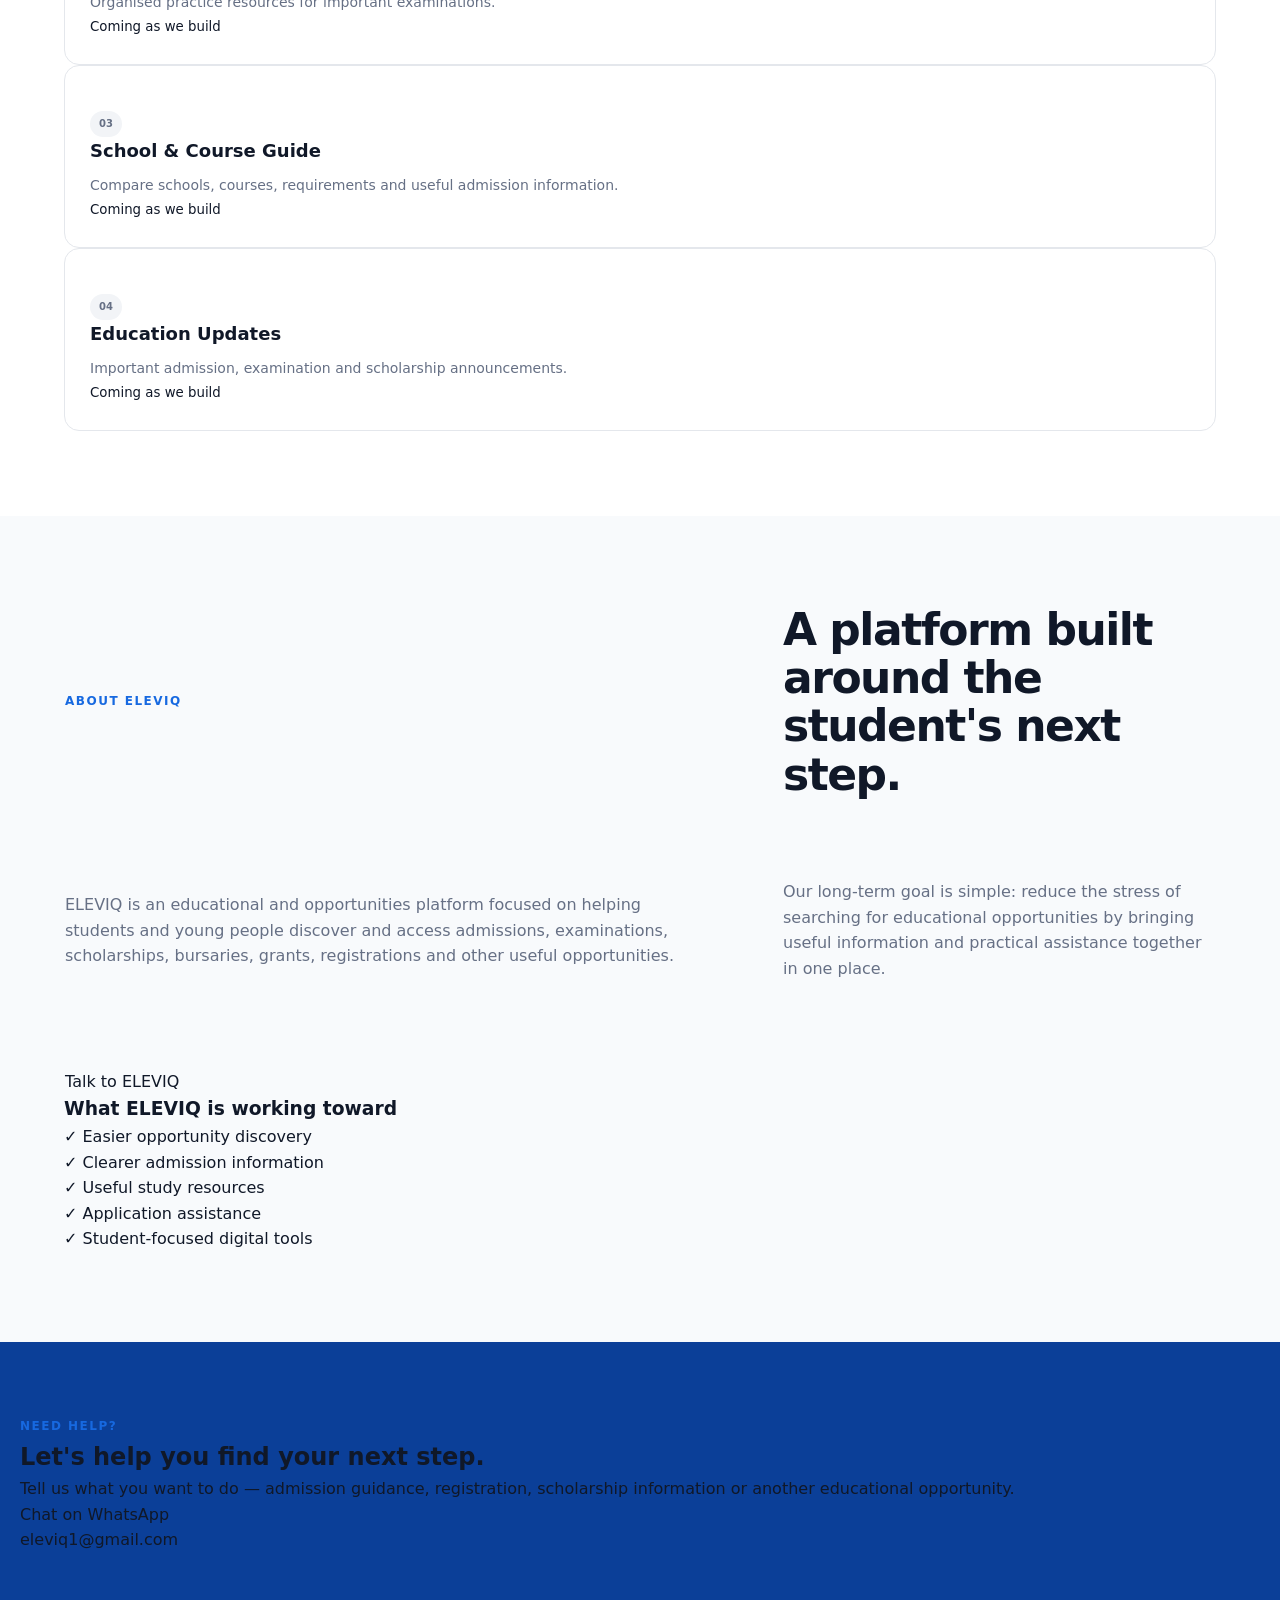
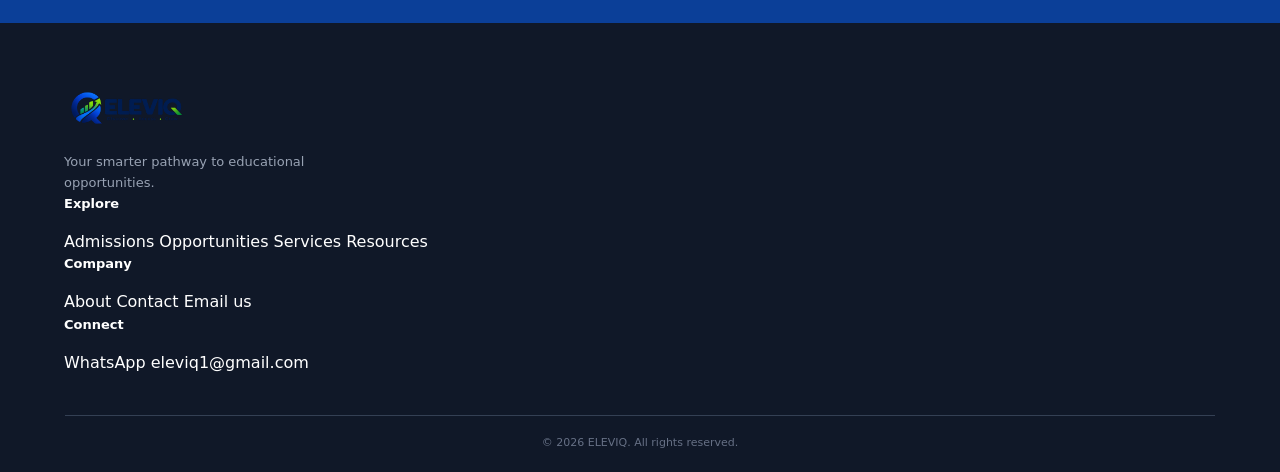
==== commit 62069caf: "Update index.html" ====
--- a/index.html
+++ b/index.html
@@ -761,535 +761,4 @@
   </script>
 
 </body>
-          </html>ation Updates
-  </h3>
-
-  <p>
-    Important admission, examination and scholarship
-    announcements.
-  </p>
-
-  <span>
-    Coming as we build
-  </span>
-
-</article>
-
-  </div></section><!-- =========================
-     ABOUT
-========================= --><section
-  id="about"
-  class="about-section"
->  <div class="about-content"><div>
-
-  <div class="section-kicker">
-    ABOUT ELEVIQ
-  </div>
-
-  <h2>
-    A platform built around the student's next step.
-  </h2>
-
-  <p>
-    ELEVIQ is an educational and opportunities platform
-    focused on helping students and young people discover
-    and access admissions, examinations, scholarships,
-    bursaries, grants, registrations and other useful
-    opportunities.
-  </p>
-
-  <p>
-    Our long-term goal is simple: reduce the stress of
-    searching for educational opportunities by bringing
-    useful information and practical assistance together
-    in one place.
-  </p>
-
-  <a
-    class="btn primary"
-    href="https://wa.me/2349011582752?text=Hello%20ELEVIQ%2C%20I%20would%20like%20to%20know%20more%20about%20your%20platform."
-    target="_blank"
-    rel="noopener"
-  >
-    Talk to ELEVIQ
-  </a>
-
-</div>
-
-
-<div class="about-panel">
-
-  <h3>
-    What ELEVIQ is working toward
-  </h3>
-
-  <div class="check-item">
-    ✓ Easier opportunity discovery
-  </div>
-
-  <div class="check-item">
-    ✓ Clearer admission information
-  </div>
-
-  <div class="check-item">
-    ✓ Useful study resources
-  </div>
-
-  <div class="check-item">
-    ✓ Application assistance
-  </div>
-
-  <div class="check-item">
-    ✓ Student-focused digital tools
-  </div>
-
-</div>
-
-  </div></section><!-- =========================
-     CONTACT
-========================= --><section
-  id="contact"
-  class="contact-section"
->  <div class="contact-box"><div>
-
-  <div class="section-kicker light-text">
-    NEED HELP?
-  </div>
-
-  <h2>
-    Let's help you find your next step.
-  </h2>
-
-  <p>
-    Tell us what you want to do — admission guidance,
-    registration, scholarship information or another
-    educational opportunity.
-  </p>
-
-</div>
-
-
-<div class="contact-actions">
-
-  <a
-    class="btn white"
-    href="https://wa.me/2349011582752?text=Hello%20ELEVIQ%2C%20I%20would%20like%20help%20with%3A%20"
-    target="_blank"
-    rel="noopener"
-  >
-    Chat on WhatsApp
-  </a>
-
-  <a
-    class="email-link"
-    href="mailto:eleviq1@gmail.com"
-  >
-    eleviq1@gmail.com
-  </a>
-
-</div>
-
-  </div></section></main><!-- =========================
-     FOOTER
-========================= --><footer class="footer">  <div class="footer-grid"><!-- BRAND -->
-
-<div>
-
-  <a
-    class="footer-logo"
-    href="index.html#home"
-  >
-
-    <img
-      src="eleviq-logo.png"
-      alt="ELEVIQ"
-    >
-
-  </a>
-
-  <p>
-    Your smarter pathway to educational opportunities.
-  </p>
-
-</div>
-
-
-<!-- EXPLORE -->
-
-<div>
-
-  <h4>
-    Explore
-  </h4>
-
-  <a href="admissions.html">
-    Admissions
-  </a>
-
-  <a href="#opportunities">
-    Opportunities
-  </a>
-
-  <a href="#services">
-    Services
-  </a>
-
-  <a href="#resources">
-    Resources
-  </a>
-
-</div>
-
-
-<!-- COMPANY -->
-
-<div>
-
-  <h4>
-    Company
-  </h4>
-
-  <a href="#about">
-    About
-  </a>
-
-  <a href="#contact">
-    Contact
-  </a>
-
-  <a href="mailto:eleviq1@gmail.com">
-    Email us
-  </a>
-
-</div>
-
-
-<!-- CONNECT -->
-
-<div>
-
-  <h4>
-    Connect
-  </h4>
-
-  <a
-    href="https://wa.me/2349011582752"
-    target="_blank"
-    rel="noopener"
-  >
-    WhatsApp
-  </a>
-
-  <a href="mailto:eleviq1@gmail.com">
-    eleviq1@gmail.com
-  </a>
-
-</div>
-
-  </div>  <div class="footer-bottom">© 2026 ELEVIQ. All rights reserved.
-
-  </div></footer><!-- =========================
-     JAVASCRIPT
-========================= --><script src="script.js"></script></body>
-</html>m">✓ Clearer admission information</div>
-        <div class="check-item">✓ Useful study resources</div>
-        <div class="check-item">✓ Application assistance</div>
-        <div class="check-item">✓ Student-focused digital tools</div>
-      </div>
-    </div>
-  </section>
-<!-- =========================
-     ADMISSIONS SECTION
-========================= -->
-<section id="admissions" class="admissions-section">
-
-    <div class="admissions-container">
-
-        <!-- Header -->
-        <div class="admissions-header">
-            <span class="section-tag">ADMISSIONS</span>
-
-            <h2>Find Your Next <span>Admission Opportunity</span></h2>
-
-            <p>
-                Discover admission opportunities, programmes and application
-                information from institutions across Nigeria.
-            </p>
-        </div>
-
-
-        <!-- Search -->
-        <div class="admission-search-box">
-            <input
-                type="text"
-                id="admissionSearch"
-                placeholder="Search school, programme or admission type..."
-            >
-
-            <button type="button" id="searchAdmissionBtn">
-                Search
-            </button>
-        </div>
-
-
-        <!-- Filters -->
-        <div class="admission-filters">
-
-            <select id="institutionFilter">
-                <option value="all">All Institutions</option>
-                <option value="university">Universities</option>
-                <option value="polytechnic">Polytechnics</option>
-                <option value="college">Colleges</option>
-            </select>
-
-            <select id="admissionTypeFilter">
-                <option value="all">All Admission Types</option>
-                <option value="utme">UTME</option>
-                <option value="direct-entry">Direct Entry</option>
-                <option value="jupeb">JUPEB</option>
-                <option value="pre-degree">Pre-degree</option>
-                <option value="post-utme">Post-UTME</option>
-            </select>
-
-            <select id="admissionStatusFilter">
-                <option value="all">All Status</option>
-                <option value="open">Open</option>
-                <option value="closing-soon">Closing Soon</option>
-            </select>
-
-        </div>
-
-
-        <!-- Admission Opportunities -->
-        <div class="admissions-list" id="admissionsList">
-
-            <!-- Admission Card 1 -->
-            <article
-                class="admission-card"
-                data-institution="university"
-                data-type="jupeb"
-                data-status="open"
-                data-search="LAUTECH JUPEB Joint Universities Preliminary Examinations Board"
-            >
-
-                <div class="admission-card-top">
-                    <span class="admission-status open">Open</span>
-                    <span class="institution-type">University</span>
-                </div>
-
-                <h3>LAUTECH</h3>
-
-                <p class="admission-title">
-                    JUPEB Programme
-                </p>
-
-                <p class="admission-location">
-                    📍 Ogbomoso, Oyo State
-                </p>
-
-                <div class="admission-info">
-                    <div>
-                        <small>Admission Type</small>
-                        <strong>JUPEB</strong>
-                    </div>
-
-                    <div>
-                        <small>Status</small>
-                        <strong>Open</strong>
-                    </div>
-                </div>
-
-                <button
-                    class="view-admission-btn"
-                    onclick="showAdmissionDetails('lautech')"
-                >
-                    View Details
-                </button>
-
-            </article>
-
-
-            <!-- Admission Card 2 -->
-            <article
-                class="admission-card"
-                data-institution="university"
-                data-type="post-utme"
-                data-status="open"
-                data-search="OAUSTECH Ondo State University of Science and Technology Post UTME"
-            >
-
-                <div class="admission-card-top">
-                    <span class="admission-status open">Open</span>
-                    <span class="institution-type">University</span>
-                </div>
-
-                <h3>OAUSTECH</h3>
-
-                <p class="admission-title">
-                    Post-UTME Admission
-                </p>
-
-                <p class="admission-location">
-                    📍 Okitipupa, Ondo State
-                </p>
-
-                <div class="admission-info">
-                    <div>
-                        <small>Admission Type</small>
-                        <strong>Post-UTME</strong>
-                    </div>
-
-                    <div>
-                        <small>Status</small>
-                        <strong>Open</strong>
-                    </div>
-                </div>
-
-                <button
-                    class="view-admission-btn"
-                    onclick="showAdmissionDetails('oaustech')"
-                >
-                    View Details
-                </button>
-
-            </article>
-
-
-            <!-- Admission Card 3 -->
-            <article
-                class="admission-card"
-                data-institution="university"
-                data-type="pre-degree"
-                data-status="open"
-                data-search="LAUTECH Pre-degree programme admission"
-            >
-
-                <div class="admission-card-top">
-                    <span class="admission-status open">Open</span>
-                    <span class="institution-type">University</span>
-                </div>
-
-                <h3>LAUTECH</h3>
-
-                <p class="admission-title">
-                    Pre-degree Programme
-                </p>
-
-                <p class="admission-location">
-                    📍 Ogbomoso, Oyo State
-                </p>
-
-                <div class="admission-info">
-                    <div>
-                        <small>Admission Type</small>
-                        <strong>Pre-degree</strong>
-                    </div>
-
-                    <div>
-                        <small>Status</small>
-                        <strong>Open</strong>
-                    </div>
-                </div>
-
-                <button
-                    class="view-admission-btn"
-                    onclick="showAdmissionDetails('lautech-predegree')"
-                >
-                    View Details
-                </button>
-
-            </article>
-
-        </div>
-
-
-        <!-- No Results -->
-        <div id="noAdmissionResults" class="no-admission-results">
-            <h3>No admission opportunities found</h3>
-            <p>
-                Try changing your search or filters.
-            </p>
-        </div>
-
-
-        <!-- Guidance CTA -->
-        <div class="admission-guidance">
-
-            <div>
-                <span class="section-tag">NEED HELP?</span>
-
-                <h2>Not sure which admission option is right for you?</h2>
-
-                <p>
-                    Get guidance from ELEVIQ and understand your available
-                    admission options before you apply.
-                </p>
-            </div>
-
-            <a
-                href="https://wa.me/2340000000000"
-                class="guidance-btn"
-                target="_blank"
-            >
-                Get Admission Guidance
-            </a>
-
-        </div>
-
-    </div>
-
-</section>
-
-
-<!-- =========================
-     ADMISSION DETAILS MODAL
-========================= -->
-
-<div id="admissionModal" class="admission-modal">
-
-    <div class="admission-modal-content">
-
-        <button
-            class="close-admission-modal"
-            onclick="closeAdmissionDetails()"
-        >
-            &times;
-        </button>
-
-        <div id="admissionDetails"></div>
-
-    </div>
-
-</div>
-  <section id="contact" class="contact-section">
-    <div class="contact-box">
-      <div>
-        <div class="section-kicker light-text">NEED HELP?</div>
-        <h2>Let's help you find your next step.</h2>
-        <p>Tell us what you want to do — admission guidance, registration, scholarship information or another educational opportunity.</p>
-      </div>
-      <div class="contact-actions">
-        <a class="btn white" href="https://wa.me/2349011582752?text=Hello%20ELEVIQ%2C%20I%20would%20like%20help%20with%3A%20" target="_blank" rel="noopener">Chat on WhatsApp</a>
-        <a class="email-link" href="mailto:eleviq1@gmail.com">eleviq1@gmail.com</a>
-      </div>
-    </div>
-  </section>
-</main>
-
-<footer class="footer">
-  <div class="footer-grid">
-    <div><a class="footer-logo" href="#home">
-  <img src="eleviq-logo.png" alt="ELEVIQ">
-    </a>
-      <p>Your smarter pathway to educational opportunities.</p>
-    </div>
-    <div><h4>Explore</h4><a href="#opportunities">Opportunities</a><a href="#services">Services</a><a href="#resources">Resources</a></div>
-    <div><h4>Company</h4><a href="#about">About</a><a href="#contact">Contact</a><a href="mailto:eleviq1@gmail.com">Email us</a></div>
-    <div><h4>Connect</h4><a href="https://wa.me/2349011582752" target="_blank" rel="noopener">WhatsApp</a><a href="mailto:eleviq1@gmail.com">eleviq1@gmail.com</a></div>
-  </div>
-  <div class="footer-bottom">© 2026 ELEVIQ. All rights reserved.</div>
-</footer>
-
-<script src="script.js"></script>
-</body>
-</html>
+      </html>
